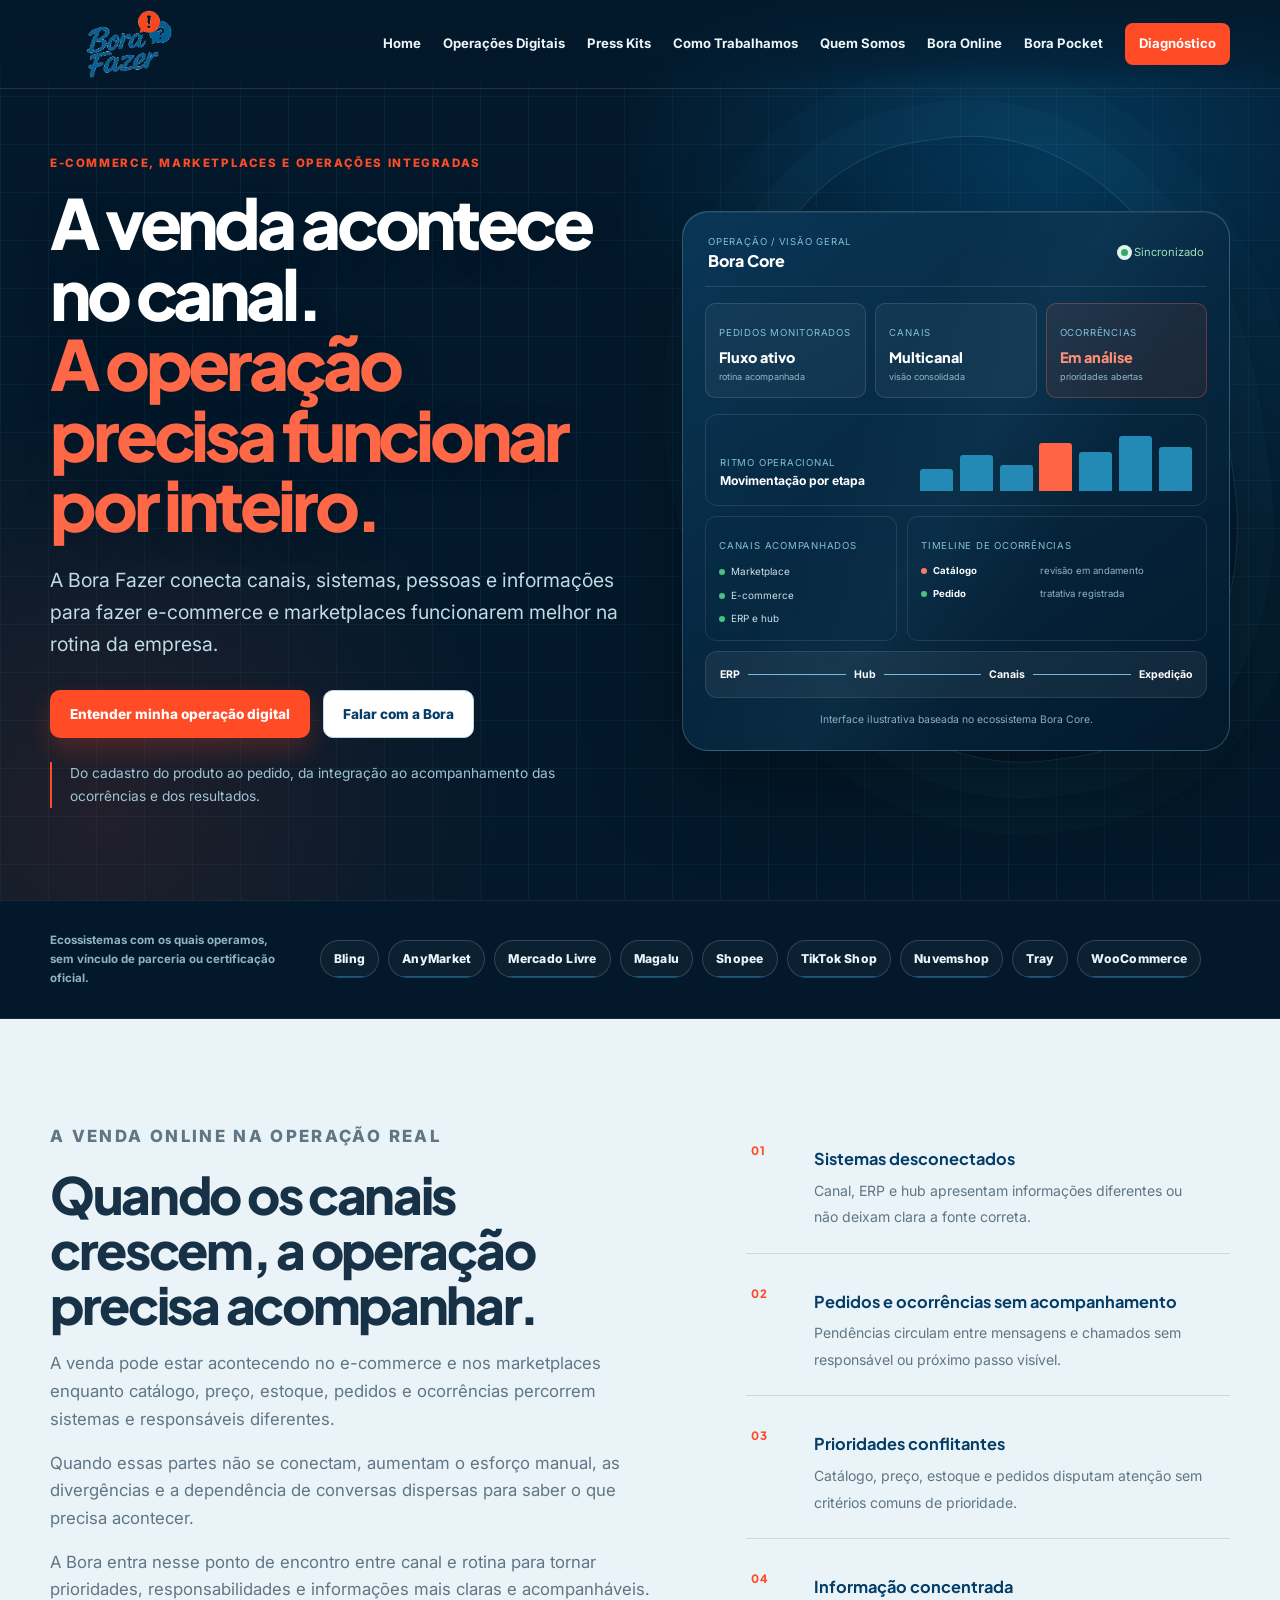
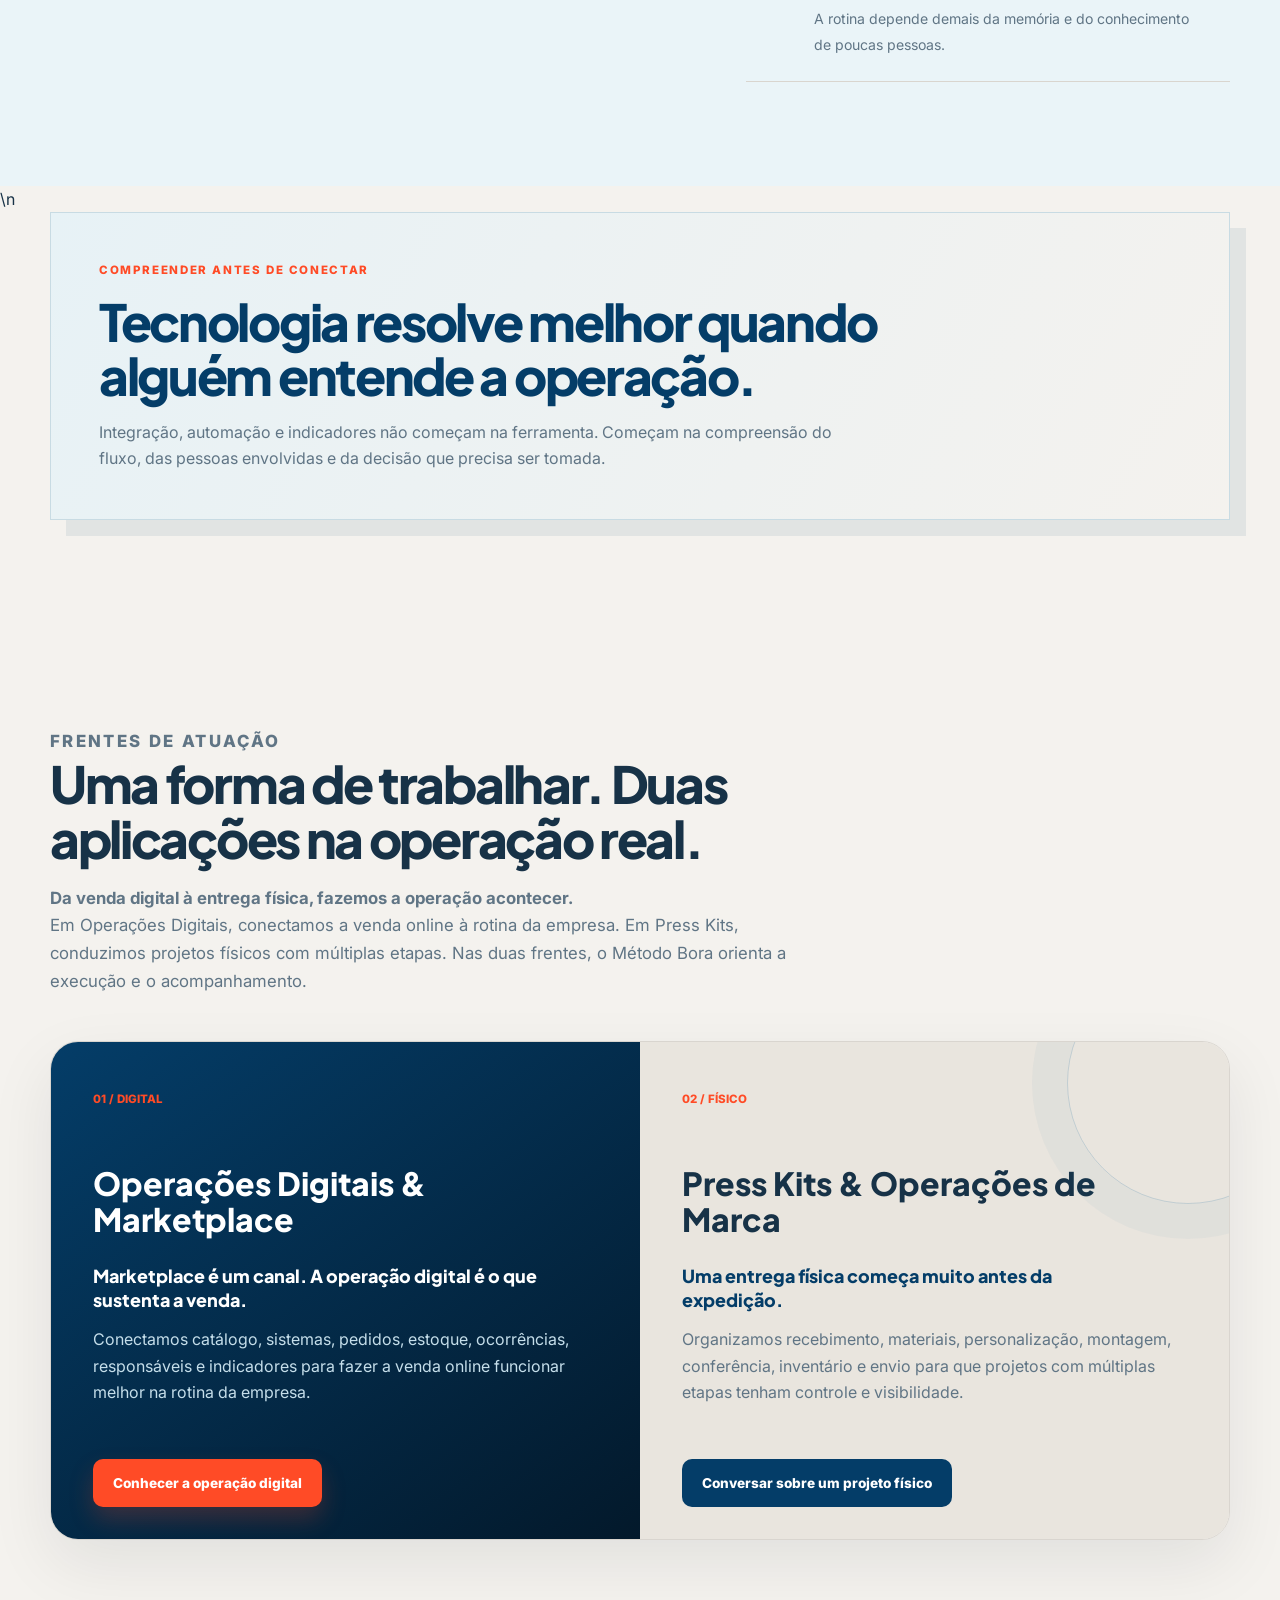
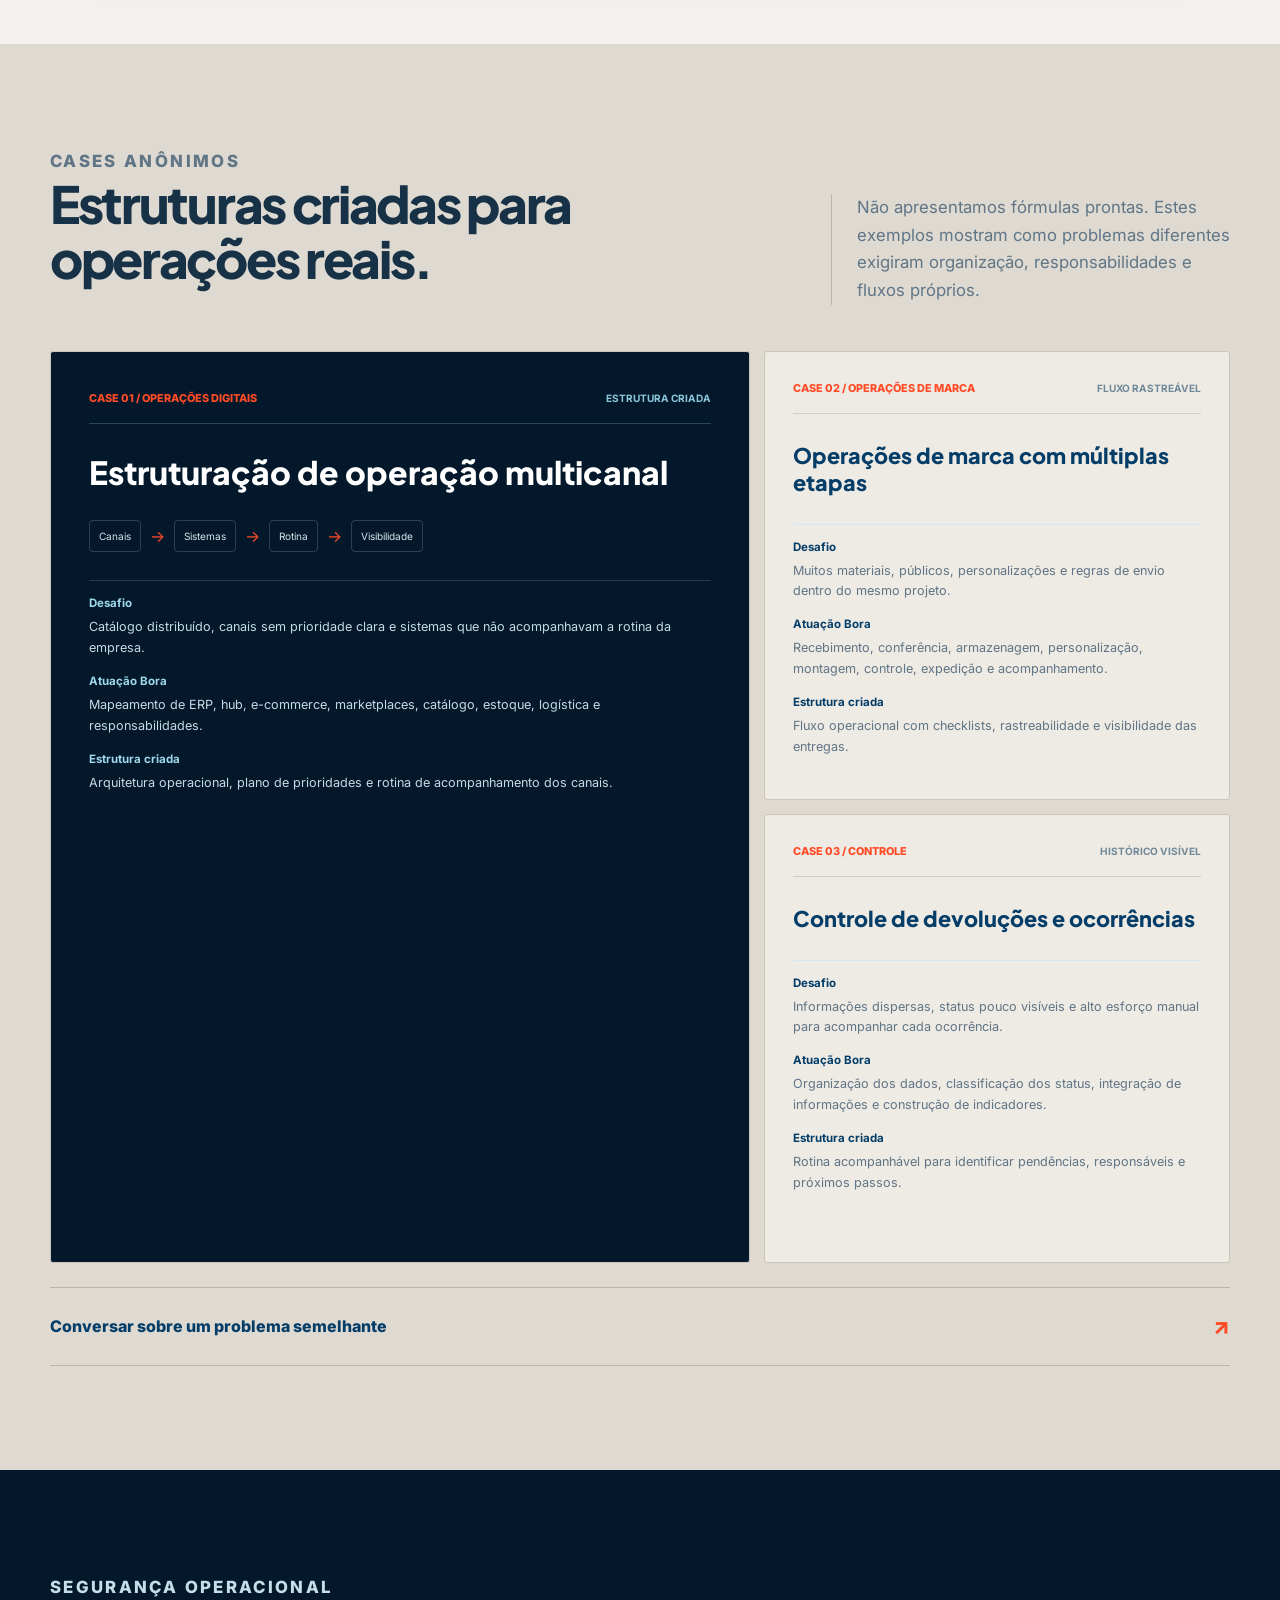
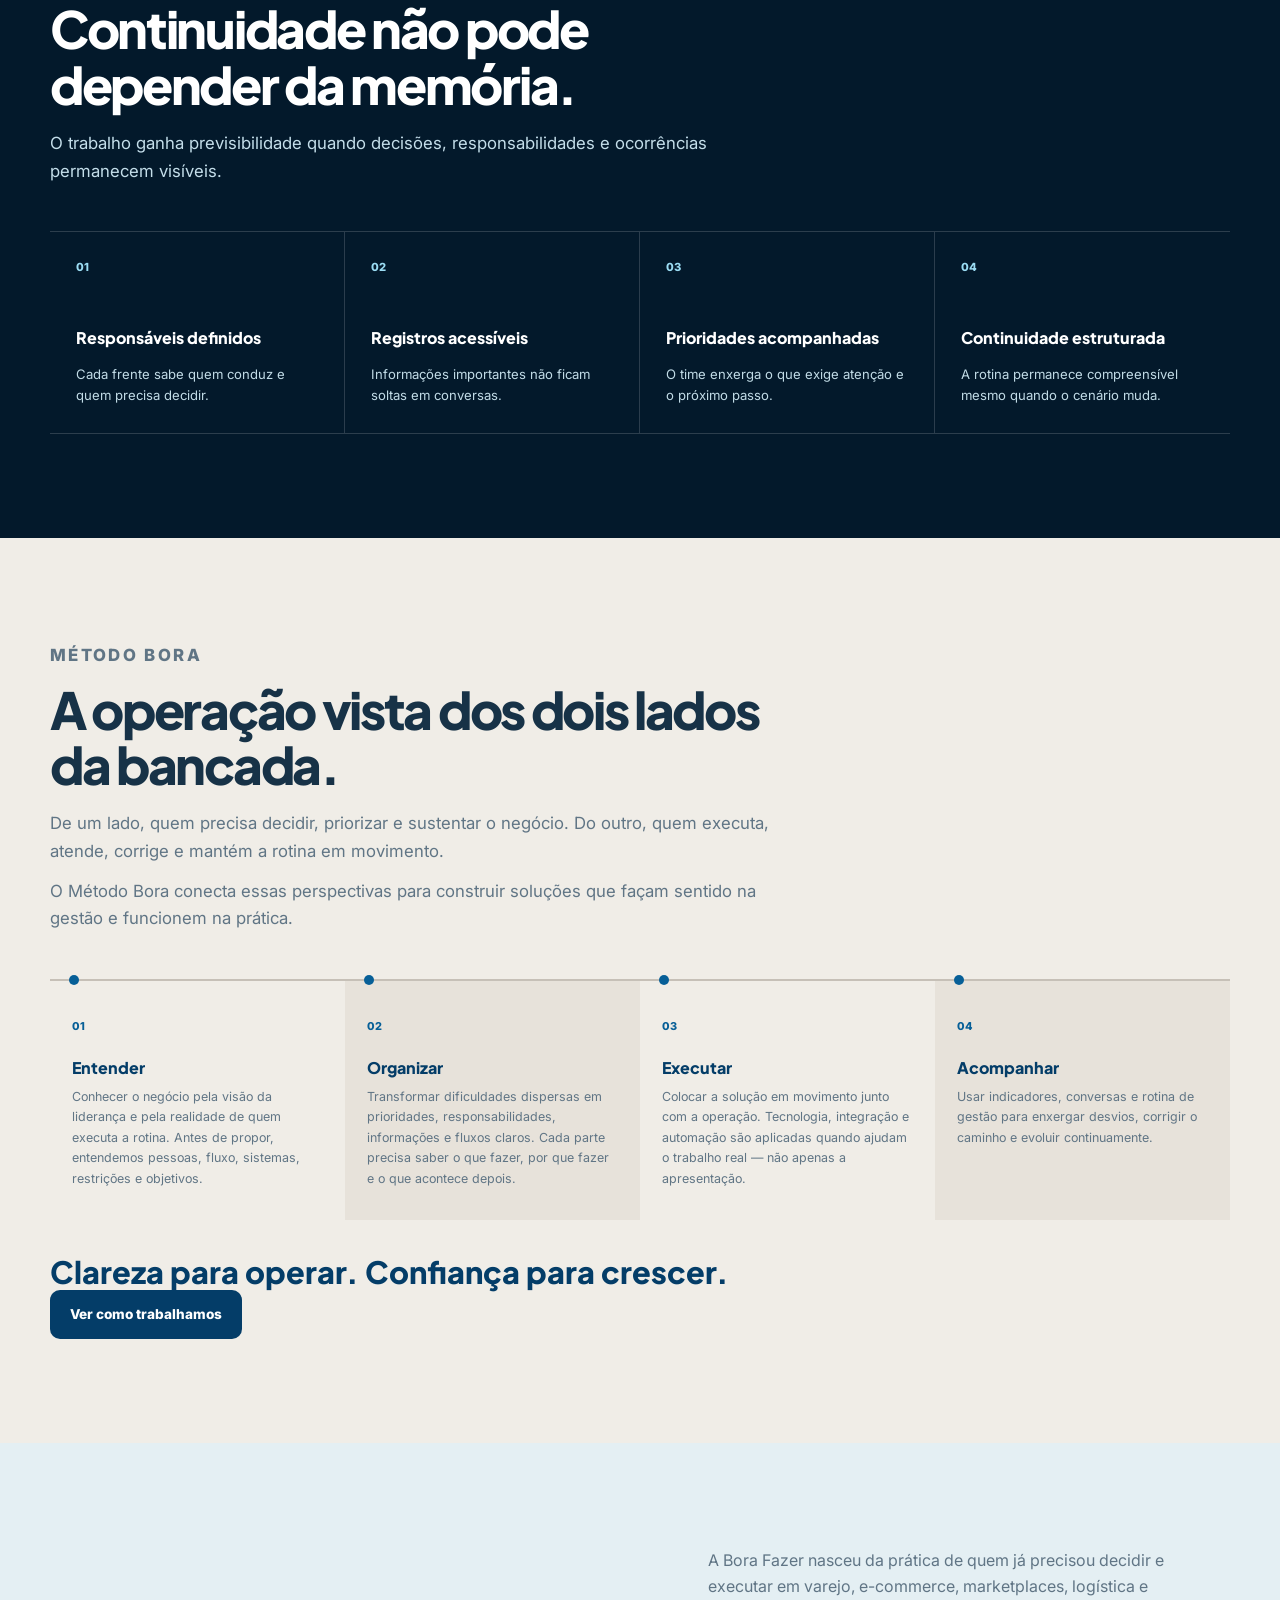
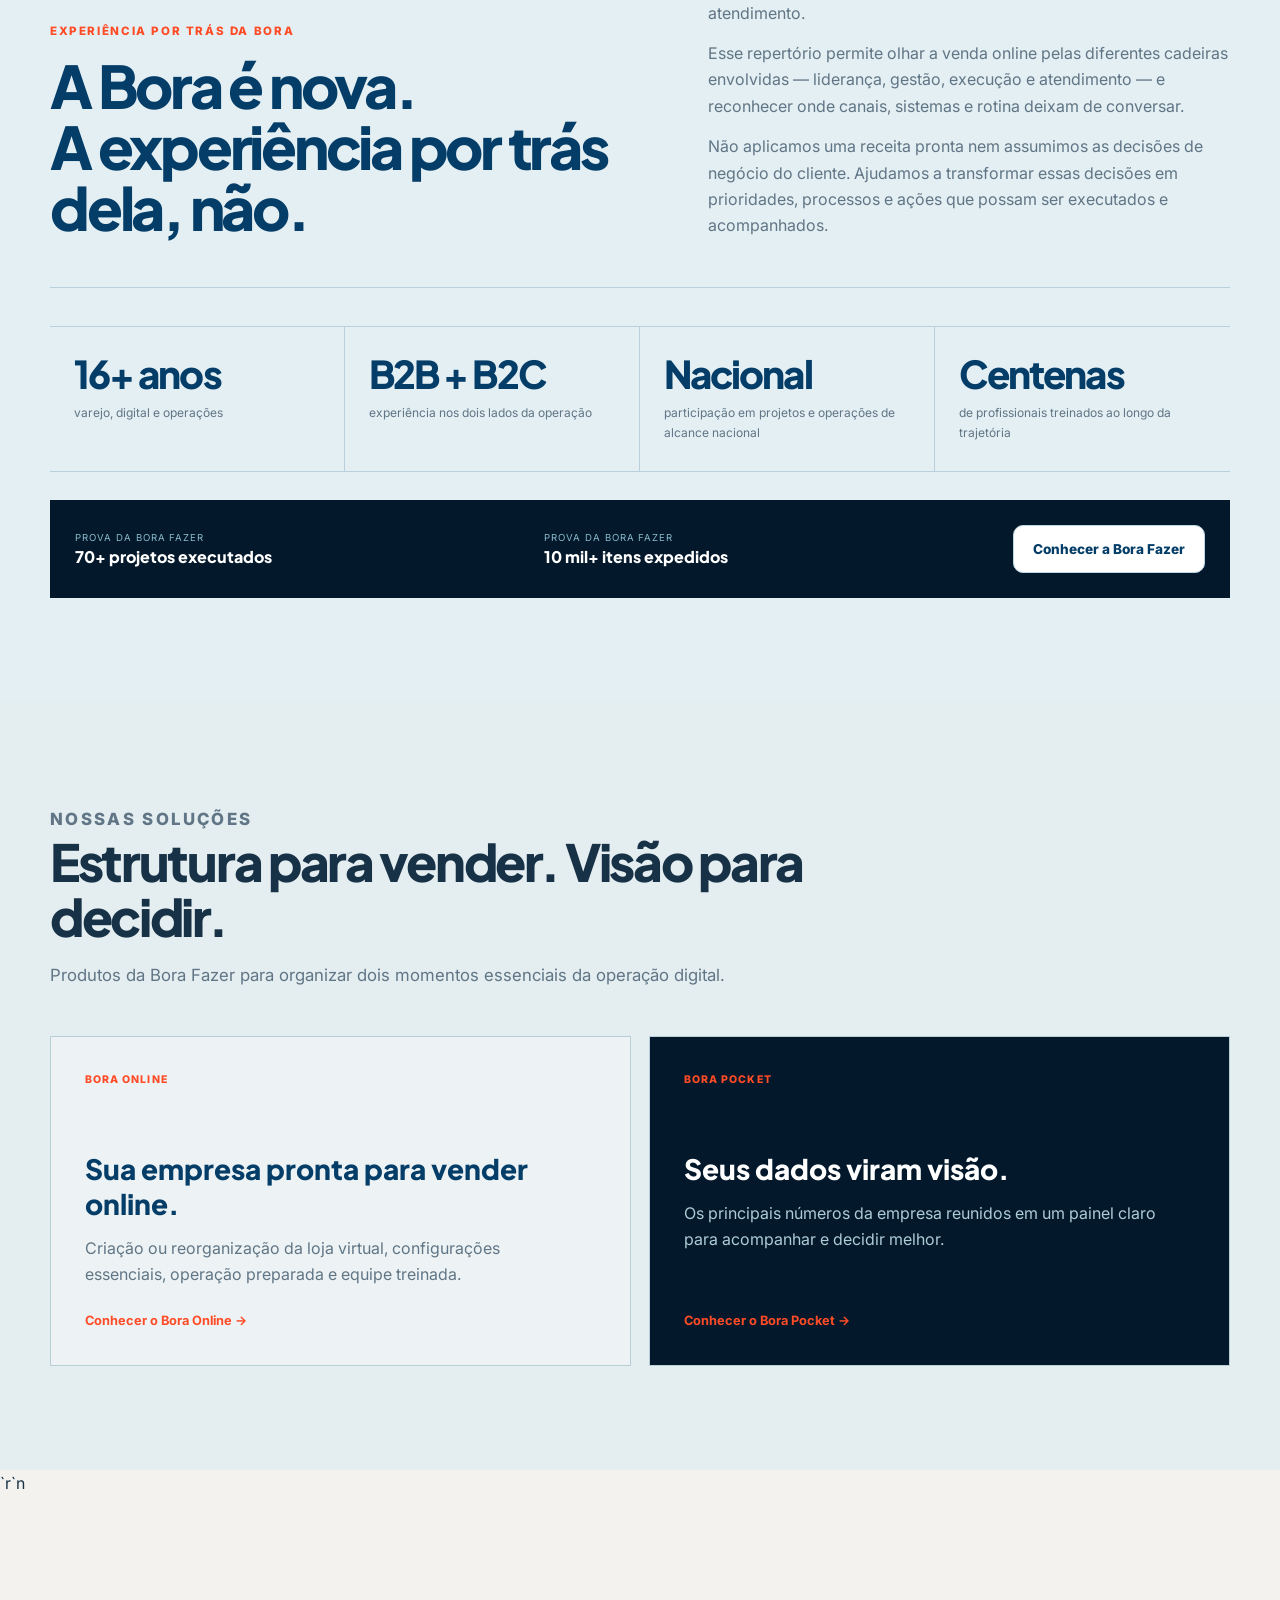
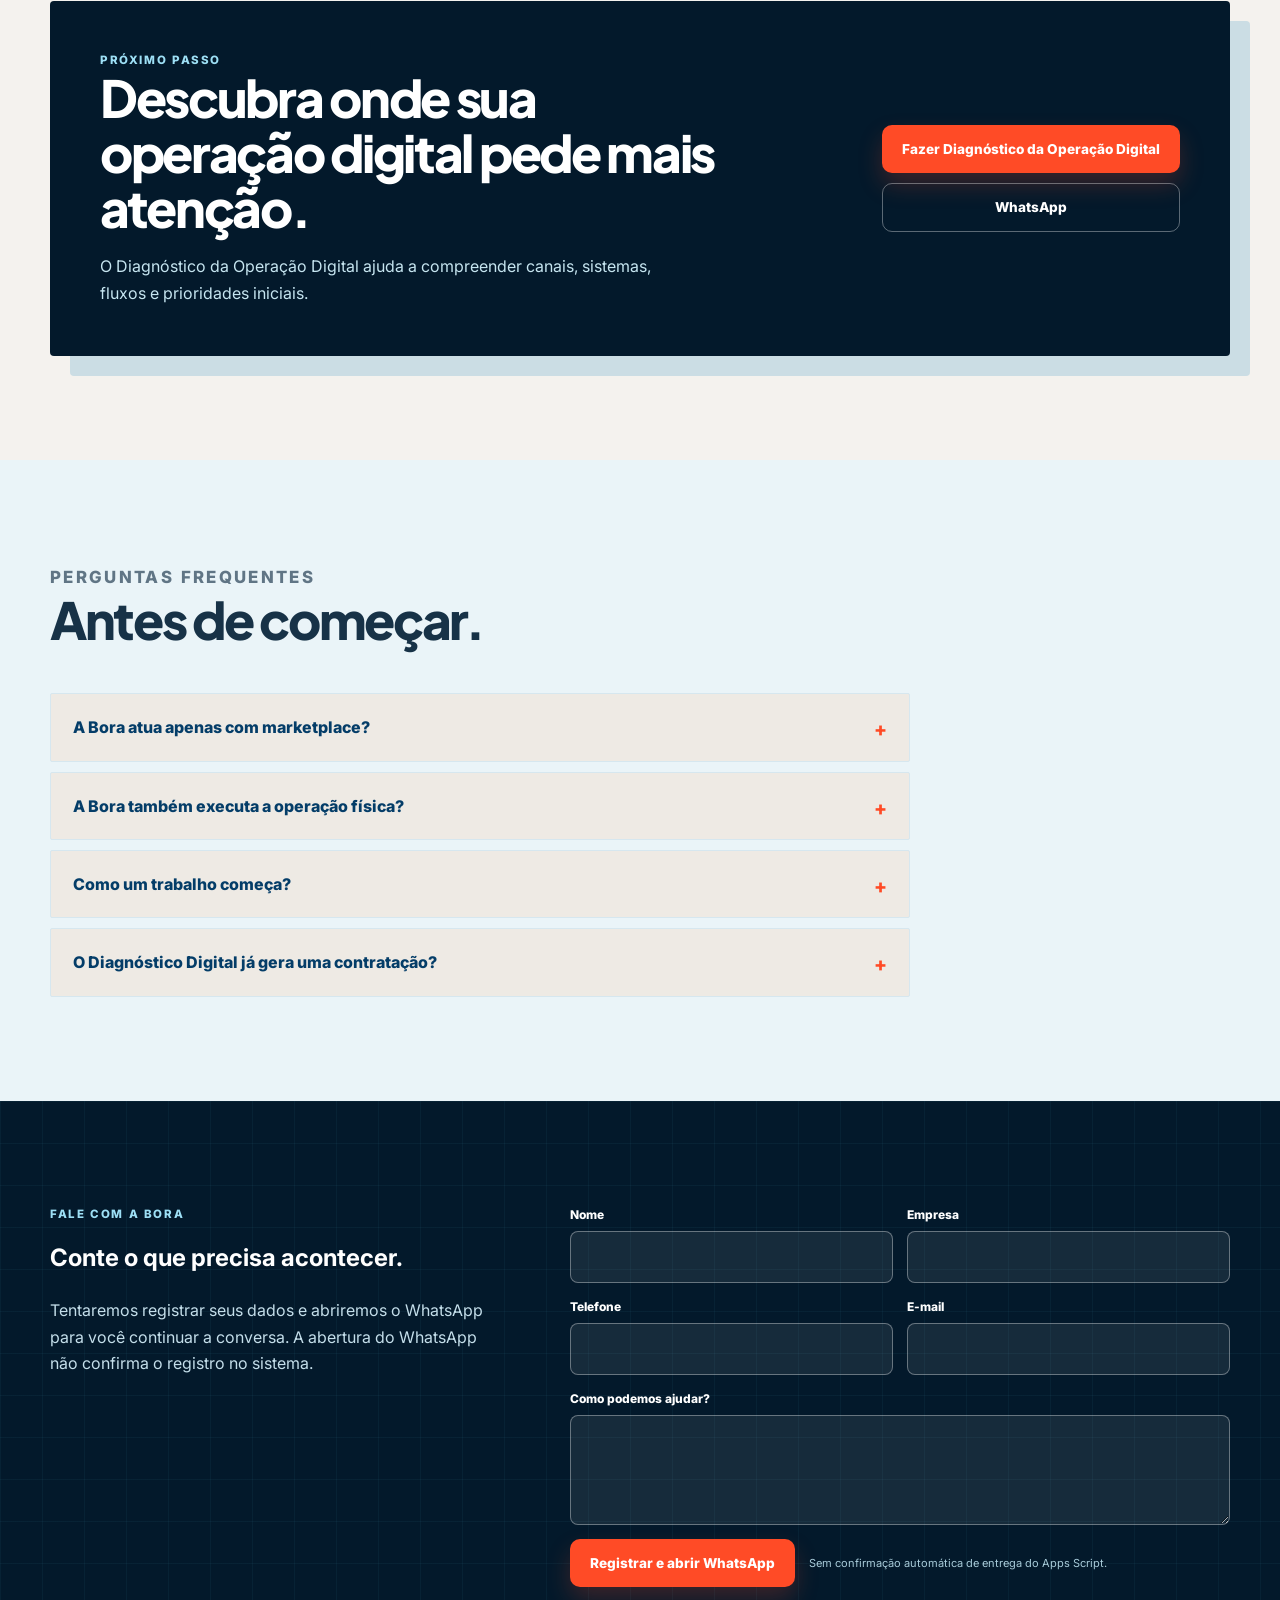
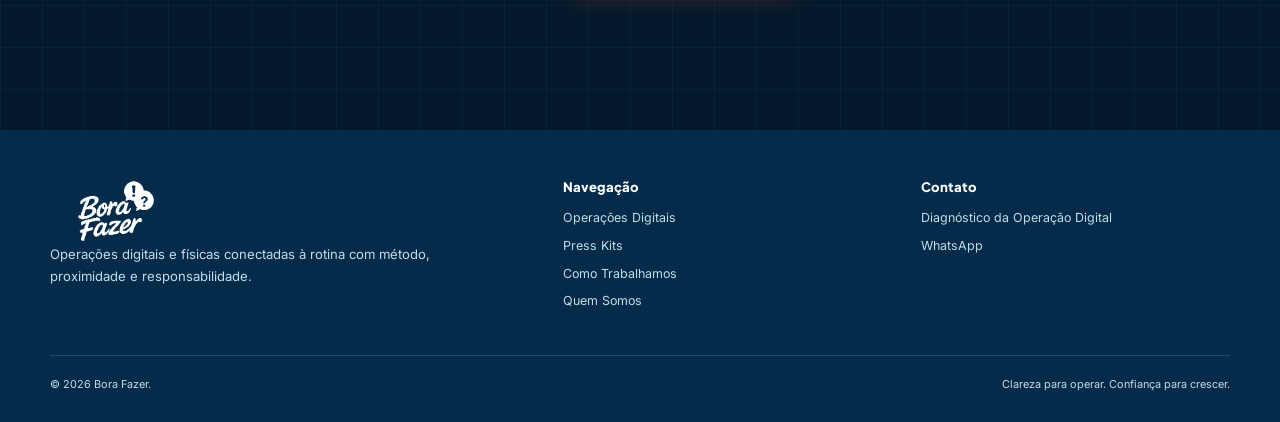
==== index.html @ 0d8c6471 "Cria landing page Bora Online" ====
<!doctype html><html lang="pt-BR"><head><meta charset="utf-8"><meta name="viewport" content="width=device-width,initial-scale=1"><title>Bora Fazer | Operações Digitais, E-commerce e Marketplaces</title><meta name="description" content="A Bora Fazer conecta canais, sistemas, pessoas e informações para fazer e-commerce e marketplaces funcionarem melhor na rotina da empresa."><link rel="canonical" href="https://www.agenciaborafazer.com.br/"><meta property="og:title" content="Bora Fazer | Operações Digitais, E-commerce e Marketplaces"><meta property="og:description" content="A Bora Fazer conecta canais, sistemas, pessoas e informações para fazer e-commerce e marketplaces funcionarem melhor na rotina da empresa."><meta property="og:type" content="website"><meta property="og:url" content="https://www.agenciaborafazer.com.br/"><meta property="og:image" content="https://www.agenciaborafazer.com.br/assets/hero-operacao-editorial.png"><meta name="twitter:card" content="summary_large_image"><meta name="twitter:title" content="Bora Fazer | Operações Digitais, E-commerce e Marketplaces"><meta name="twitter:description" content="A Bora Fazer conecta canais, sistemas, pessoas e informações para fazer e-commerce e marketplaces funcionarem melhor na rotina da empresa."><link rel="icon" href="assets/bora-fazer-logo.png"><link rel="preconnect" href="https://fonts.googleapis.com"><link rel="preconnect" href="https://fonts.gstatic.com" crossorigin><link href="https://fonts.googleapis.com/css2?family=Inter:wght@400;500;600;700&family=Plus+Jakarta+Sans:wght@700;800&display=swap" rel="stylesheet"><link rel="stylesheet" href="css/style.css"><script>(function(w,d,s,l,i){w[l]=w[l]||[];w[l].push({'gtm.start':new Date().getTime(),event:'gtm.js'});var f=d.getElementsByTagName(s)[0],j=d.createElement(s),dl=l!='dataLayer'?'&l='+l:'';j.async=true;j.src='https://www.googletagmanager.com/gtm.js?id='+i+dl;f.parentNode.insertBefore(j,f)})(window,document,'script','dataLayer','GTM-T2DK6BD6');</script></head><body class="home-page"><noscript><iframe src="https://www.googletagmanager.com/ns.html?id=GTM-T2DK6BD6" height="0" width="0" style="display:none;visibility:hidden"></iframe></noscript><a class="skip-link" href="#conteudo">Ir para o conteúdo</a>
<header class="site-header"><div class="container header-inner"><a class="brand" href="/" aria-label="Bora Fazer, início"><img src="assets/bora-fazer-logo-nav.png" width="146" height="68" alt="Bora Fazer"></a><button class="menu-toggle" data-menu-toggle aria-expanded="false" aria-controls="main-nav" aria-label="Abrir menu"><span></span></button><nav class="nav" id="main-nav" data-nav aria-label="Navegação principal"><a aria-current="page" href="/">Home</a><a href="operacoes-digitais.html">Operações Digitais</a><a href="press-kits.html">Press Kits</a><a href="como-trabalhamos.html">Como Trabalhamos</a><a href="quem-somos.html">Quem Somos</a><a href="/bora-online" data-cta-id="nav_bora_online_index_html" data-section="navigation">Bora Online</a><a href="/bora-pocket" data-cta-id="nav_bora_pocket_home" data-section="navigation">Bora Pocket</a><a class="nav-cta" href="diagnostico/" data-cta-id="nav_diagnostico_home" data-section="navigation" data-service-interest="geral">Diagnóstico</a></nav></div></header>
<main id="conteudo"><section class="hero"><div class="container hero-grid"><div><p class="eyebrow">E-commerce, marketplaces e operações integradas</p><h1>A venda acontece no canal.<br><span>A operação precisa funcionar por inteiro.</span></h1><p class="hero-lead">A Bora Fazer conecta canais, sistemas, pessoas e informações para fazer e-commerce e marketplaces funcionarem melhor na rotina da empresa.</p><div class="hero-actions"><a class="button button-primary" href="diagnostico/" data-cta-id="hero_diagnostico" data-section="hero" data-service-interest="geral">Entender minha operação digital</a><a class="button button-secondary" href="https://wa.me/5521967171986" data-cta-id="hero_whatsapp" data-legacy-cta-id="whatsapp_home_hero" data-location="hero" data-section="hero" data-service-interest="geral" target="_blank" rel="noopener">Falar com a Bora</a></div><p class="hero-complement">Do cadastro do produto ao pedido, da integração ao acompanhamento das ocorrências e dos resultados.</p></div><div class="dashboard" aria-label="Dashboard demonstrativo Bora Core">
  <div class="dashboard-top"><div><small>OPERAÇÃO / VISÃO GERAL</small><b>Bora Core</b></div><span class="live">Sincronizado</span></div>
  <div class="dashboard-summary"><div><small>Pedidos monitorados</small><strong>Fluxo ativo</strong><em>rotina acompanhada</em></div><div><small>Canais</small><strong>Multicanal</strong><em>visão consolidada</em></div><div class="dashboard-alert"><small>Ocorrências</small><strong>Em análise</strong><em>prioridades abertas</em></div></div>
  <div class="dashboard-chart"><div class="chart-copy"><small>Ritmo operacional</small><b>Movimentação por etapa</b></div><div class="chart-bars" aria-hidden="true"><i></i><i></i><i></i><i></i><i></i><i></i><i></i></div></div>
  <div class="dashboard-lower"><div class="channel-status"><small>Canais acompanhados</small><span><i></i>Marketplace</span><span><i></i>E-commerce</span><span><i></i>ERP e hub</span></div><div class="occurrence-line"><small>Timeline de ocorrências</small><p><i></i><b>Catálogo</b><span>revisão em andamento</span></p><p><i></i><b>Pedido</b><span>tratativa registrada</span></p></div></div>
  <div class="flow-line"><span>ERP</span><i></i><span>Hub</span><i></i><span>Canais</span><i></i><span>Expedição</span></div>
  <p class="demo-note">Interface ilustrativa baseada no ecossistema Bora Core.</p>
</div></div></section>
<section class="ecosystem-strip"><div class="container ecosystem-inner"><p>Ecossistemas com os quais operamos, sem vínculo de parceria ou certificação oficial.</p><div class="ecosystem-list"><span>Bling</span><span>AnyMarket</span><span>Mercado Livre</span><span>Magalu</span><span>Shopee</span><span>TikTok Shop</span><span>Nuvemshop</span><span>Tray</span><span>WooCommerce</span></div></div></section>
<section class="section section-soft"><div class="container split problem-split"><div class="split-copy"><p class="eyebrow">A venda online na operação real</p><h2>Quando os canais crescem, a operação precisa acompanhar.</h2><p>A venda pode estar acontecendo no e-commerce e nos marketplaces enquanto catálogo, preço, estoque, pedidos e ocorrências percorrem sistemas e responsáveis diferentes.</p><p>Quando essas partes não se conectam, aumentam o esforço manual, as divergências e a dependência de conversas dispersas para saber o que precisa acontecer.</p><p>A Bora entra nesse ponto de encontro entre canal e rotina para tornar prioridades, responsabilidades e informações mais claras e acompanháveis.</p></div><div class="problem-list"><div class="problem-item"><b>Sistemas desconectados</b><span>Canal, ERP e hub apresentam informações diferentes ou não deixam clara a fonte correta.</span></div><div class="problem-item"><b>Pedidos e ocorrências sem acompanhamento</b><span>Pendências circulam entre mensagens e chamados sem responsável ou próximo passo visível.</span></div><div class="problem-item"><b>Prioridades conflitantes</b><span>Catálogo, preço, estoque e pedidos disputam atenção sem critérios comuns de prioridade.</span></div><div class="problem-item"><b>Informação concentrada</b><span>A rotina depende demais da memória e do conhecimento de poucas pessoas.</span></div></div></div></section>\n<section class="section insight-section"><div class="container insight-panel"><p class="eyebrow">Compreender antes de conectar</p><h2>Tecnologia resolve melhor quando alguém entende a operação.</h2><p>Integração, automação e indicadores não começam na ferramenta. Começam na compreensão do fluxo, das pessoas envolvidas e da decisão que precisa ser tomada.</p></div></section>
<section class="section" id="frentes"><div class="container"><div class="section-head"><p class="eyebrow">Frentes de atuação</p><h2>Uma forma de trabalhar. Duas aplicações na operação real.</h2><p><strong>Da venda digital à entrega física, fazemos a operação acontecer.</strong></p><p>Em Operações Digitais, conectamos a venda online à rotina da empresa. Em Press Kits, conduzimos projetos físicos com múltiplas etapas. Nas duas frentes, o Método Bora orienta a execução e o acompanhamento.</p></div><div class="front-grid"><article class="front-card" data-service="Operações Digitais & Marketplace" data-section="frentes"><span class="index">01 / DIGITAL</span><h3>Operações Digitais & Marketplace</h3><h4>Marketplace é um canal. A operação digital é o que sustenta a venda.</h4><p>Conectamos catálogo, sistemas, pedidos, estoque, ocorrências, responsáveis e indicadores para fazer a venda online funcionar melhor na rotina da empresa.</p><a class="button button-primary" href="operacoes-digitais.html" data-service-click data-service-interest="operacoes_digitais" data-cta-id="operacoes_digitais_cta" data-legacy-cta-id="service_digital" data-section="frentes">Conhecer a operação digital</a></article><article class="front-card" data-service="Press Kits & Operações de Marca" data-section="frentes"><span class="index">02 / FÍSICO</span><h3>Press Kits & Operações de Marca</h3><h4>Uma entrega física começa muito antes da expedição.</h4><p>Organizamos recebimento, materiais, personalização, montagem, conferência, inventário e envio para que projetos com múltiplas etapas tenham controle e visibilidade.</p><a class="button button-dark" href="press-kits.html" data-service-click data-service-interest="press_kits" data-cta-id="press_kits_cta" data-legacy-cta-id="service_press" data-section="frentes">Conversar sobre um projeto físico</a></article></div></div></section>
<section class="section cases-section"><div class="container"><div class="section-head"><div><p class="eyebrow">Cases anônimos</p><h2>Estruturas criadas para operações reais.</h2></div><p>Não apresentamos fórmulas prontas. Estes exemplos mostram como problemas diferentes exigiram organização, responsabilidades e fluxos próprios.</p></div><div class="case-grid case-layout"><article class="case-card case-featured" data-case-id="estruturacao_multicanal"><div class="case-top"><span class="case-id">Case 01 / Operações Digitais</span><span class="case-status">Estrutura criada</span></div><h3>Estruturação de operação multicanal</h3><div class="case-route" aria-hidden="true"><span>Canais</span><i>→</i><span>Sistemas</span><i>→</i><span>Rotina</span><i>→</i><span>Visibilidade</span></div><div class="case-part"><b>Desafio</b><p>Catálogo distribuído, canais sem prioridade clara e sistemas que não acompanhavam a rotina da empresa.</p><b>Atuação Bora</b><p>Mapeamento de ERP, hub, e-commerce, marketplaces, catálogo, estoque, logística e responsabilidades.</p><b>Estrutura criada</b><p>Arquitetura operacional, plano de prioridades e rotina de acompanhamento dos canais.</p></div></article><article class="case-card" data-case-id="projetos_fisicos_complexos"><div class="case-top"><span class="case-id">Case 02 / Operações de Marca</span><span class="case-status">Fluxo rastreável</span></div><h3>Operações de marca com múltiplas etapas</h3><div class="case-part"><b>Desafio</b><p>Muitos materiais, públicos, personalizações e regras de envio dentro do mesmo projeto.</p><b>Atuação Bora</b><p>Recebimento, conferência, armazenagem, personalização, montagem, controle, expedição e acompanhamento.</p><b>Estrutura criada</b><p>Fluxo operacional com checklists, rastreabilidade e visibilidade das entregas.</p></div></article><article class="case-card" data-case-id="devolucoes_ocorrencias"><div class="case-top"><span class="case-id">Case 03 / Controle</span><span class="case-status">Histórico visível</span></div><h3>Controle de devoluções e ocorrências</h3><div class="case-part"><b>Desafio</b><p>Informações dispersas, status pouco visíveis e alto esforço manual para acompanhar cada ocorrência.</p><b>Atuação Bora</b><p>Organização dos dados, classificação dos status, integração de informações e construção de indicadores.</p><b>Estrutura criada</b><p>Rotina acompanhável para identificar pendências, responsáveis e próximos passos.</p></div></article></div><a class="case-cta" href="#contato" data-case-cta data-case-id="cases_overview" data-cta-id="cases_similar_problem" data-section="cases">Conversar sobre um problema semelhante <span>↗</span></a></div></section>
<section class="section section-dark"><div class="container"><div class="section-head"><p class="eyebrow light">Segurança operacional</p><h2>Continuidade não pode depender da memória.</h2><p>O trabalho ganha previsibilidade quando decisões, responsabilidades e ocorrências permanecem visíveis.</p></div><div class="trust-grid"><article class="trust-card"><span>01</span><h3>Responsáveis definidos</h3><p>Cada frente sabe quem conduz e quem precisa decidir.</p></article><article class="trust-card"><span>02</span><h3>Registros acessíveis</h3><p>Informações importantes não ficam soltas em conversas.</p></article><article class="trust-card"><span>03</span><h3>Prioridades acompanhadas</h3><p>O time enxerga o que exige atenção e o próximo passo.</p></article><article class="trust-card"><span>04</span><h3>Continuidade estruturada</h3><p>A rotina permanece compreensível mesmo quando o cenário muda.</p></article></div></div></section>
<section class="section method-section" id="metodo" data-method-section><div class="container"><div class="section-head method-intro"><p class="eyebrow">Método Bora</p><h2>A operação vista dos dois lados da bancada.</h2><p>De um lado, quem precisa decidir, priorizar e sustentar o negócio. Do outro, quem executa, atende, corrige e mantém a rotina em movimento.</p><p>O Método Bora conecta essas perspectivas para construir soluções que façam sentido na gestão e funcionem na prática.</p></div><div class="step-grid step-grid-four"><article class="step-card"><span>01</span><h3>Entender</h3><p>Conhecer o negócio pela visão da liderança e pela realidade de quem executa a rotina. Antes de propor, entendemos pessoas, fluxo, sistemas, restrições e objetivos.</p></article><article class="step-card"><span>02</span><h3>Organizar</h3><p>Transformar dificuldades dispersas em prioridades, responsabilidades, informações e fluxos claros. Cada parte precisa saber o que fazer, por que fazer e o que acontece depois.</p></article><article class="step-card"><span>03</span><h3>Executar</h3><p>Colocar a solução em movimento junto com a operação. Tecnologia, integração e automação são aplicadas quando ajudam o trabalho real — não apenas a apresentação.</p></article><article class="step-card"><span>04</span><h3>Acompanhar</h3><p>Usar indicadores, conversas e rotina de gestão para enxergar desvios, corrigir o caminho e evoluir continuamente.</p></article></div><p class="method-closing">Clareza para operar. Confiança para crescer.</p><div class="hero-actions"><a class="button button-dark" href="como-trabalhamos.html" data-cta-id="metodo_cta" data-legacy-cta-id="method_more" data-section="metodo">Ver como trabalhamos</a></div></div></section>
<section class="section authority-section"><div class="container"><div class="authority-intro"><div><p class="eyebrow">Experiência por trás da Bora</p><h2>A Bora é nova.<br>A experiência por trás dela, não.</h2></div><div class="authority-copy"><p>A Bora Fazer nasceu da prática de quem já precisou decidir e executar em varejo, e-commerce, marketplaces, logística e atendimento.</p><p>Esse repertório permite olhar a venda online pelas diferentes cadeiras envolvidas — liderança, gestão, execução e atendimento — e reconhecer onde canais, sistemas e rotina deixam de conversar.</p><p>Não aplicamos uma receita pronta nem assumimos as decisões de negócio do cliente. Ajudamos a transformar essas decisões em prioridades, processos e ações que possam ser executados e acompanhados.</p></div></div><div class="authority-grid"><div class="authority-number"><strong>16+ anos</strong><span>varejo, digital e operações</span></div><div class="authority-number"><strong>B2B + B2C</strong><span>experiência nos dois lados da operação</span></div><div class="authority-number"><strong>Nacional</strong><span>participação em projetos e operações de alcance nacional</span></div><div class="authority-number"><strong>Centenas</strong><span>de profissionais treinados ao longo da trajetória</span></div></div><div class="bora-proof"><div><span>Prova da Bora Fazer</span><strong>70+ projetos executados</strong></div><div><span>Prova da Bora Fazer</span><strong>10 mil+ itens expedidos</strong></div><a class="button button-secondary" href="quem-somos.html" data-cta-id="quem_somos_cta" data-legacy-cta-id="about_experience" data-section="authority">Conhecer a Bora Fazer</a></div></div></section>
<section class="section home-solutions"><div class="container"><div class="section-head"><p class="eyebrow">Nossas soluções</p><h2>Estrutura para vender. Visão para decidir.</h2><p>Produtos da Bora Fazer para organizar dois momentos essenciais da operação digital.</p></div><div class="home-solution-grid"><a class="home-solution-card" href="/bora-online" data-cta-id="home_bora_online" data-section="solutions" data-service-interest="bora_online"><span>BORA ONLINE</span><h3>Sua empresa pronta para vender online.</h3><p>Criação ou reorganização da loja virtual, configurações essenciais, operação preparada e equipe treinada.</p><b>Conhecer o Bora Online →</b></a><a class="home-solution-card" href="/bora-pocket" data-cta-id="home_bora_pocket" data-section="solutions" data-service-interest="bora_pocket"><span>BORA POCKET</span><h3>Seus dados viram visão.</h3><p>Os principais números da empresa reunidos em um painel claro para acompanhar e decidir melhor.</p><b>Conhecer o Bora Pocket →</b></a></div></div></section>`r`n<section class="section"><div class="container cta-panel"><div><p class="eyebrow light">Próximo passo</p><h2>Descubra onde sua operação digital pede mais atenção.</h2><p>O Diagnóstico da Operação Digital ajuda a compreender canais, sistemas, fluxos e prioridades iniciais.</p></div><div class="cta-actions"><a class="button button-primary" href="diagnostico/" data-cta-id="final_diagnostico" data-section="conversion">Fazer Diagnóstico da Operação Digital</a><a class="button button-ghost" href="https://wa.me/5521967171986" data-cta-id="whatsapp_home_conversion" data-location="conversion" data-section="conversion" target="_blank" rel="noopener">WhatsApp</a></div></div></section>
<section class="section section-soft"><div class="container"><div class="section-head"><p class="eyebrow">Perguntas frequentes</p><h2>Antes de começar.</h2></div><div class="faq"><details><summary>A Bora atua apenas com marketplace?</summary><p>Não. Marketplace é um dos canais de uma operação digital mais ampla, conectada a e-commerce, ERP, hub, catálogo, pedidos, estoque, logística, atendimento e indicadores.</p></details><details><summary>A Bora também executa a operação física?</summary><p>Sim. Na frente de Press Kits, podemos receber, conferir, armazenar, personalizar, montar, expedir e acompanhar conforme o escopo definido.</p></details><details><summary>Como um trabalho começa?</summary><p>Primeiro entendemos o contexto, as pessoas e os pontos em que o fluxo trava. Depois organizamos prioridades e executamos um caminho possível, com acompanhamento próximo.</p></details><details><summary>O Diagnóstico Digital já gera uma contratação?</summary><p>Não. Ele organiza informações para uma conversa inicial. Qualquer trabalho depende de avaliação de escopo, responsabilidades e capacidade.</p></details></div></div></section>
<section class="section contact-section" id="contato"><div class="container contact-grid"><div class="contact-copy"><p class="eyebrow light">Fale com a Bora</p><h2>Conte o que precisa acontecer.</h2><p>Tentaremos registrar seus dados e abriremos o WhatsApp para você continuar a conversa. A abertura do WhatsApp não confirma o registro no sistema.</p></div><form class="lead-form" data-lead-form data-origin="home_contact"><div class="honeypot" aria-hidden="true"><label>Não preencha <input name="website" tabindex="-1" autocomplete="off"></label></div><div class="field"><label for="nome">Nome</label><input id="nome" name="nome" autocomplete="name" required></div><div class="field"><label for="empresa">Empresa</label><input id="empresa" name="empresa" autocomplete="organization"></div><div class="field"><label for="telefone">Telefone</label><input id="telefone" name="telefone" type="tel" autocomplete="tel" required></div><div class="field"><label for="email">E-mail</label><input id="email" name="email" type="email" autocomplete="email"></div><div class="field full"><label for="mensagem">Como podemos ajudar?</label><textarea id="mensagem" name="mensagem" required></textarea></div><div class="form-actions"><button class="button button-primary" type="submit">Registrar e abrir WhatsApp</button><span class="form-note">Sem confirmação automática de entrega do Apps Script.</span></div><p class="form-status" aria-live="polite"></p></form></div></section></main>
<footer class="site-footer"><div class="container"><div class="footer-grid"><div class="footer-brand"><img src="assets/bora-fazer-logo-nav.png" width="132" height="66" alt="Bora Fazer"><p>Operações digitais e físicas conectadas à rotina com método, proximidade e responsabilidade.</p></div><div class="footer-group"><b>Navegação</b><a href="operacoes-digitais.html">Operações Digitais</a><a href="press-kits.html">Press Kits</a><a href="como-trabalhamos.html">Como Trabalhamos</a><a href="quem-somos.html">Quem Somos</a></div><div class="footer-group"><b>Contato</b><a href="diagnostico/" data-cta-id="footer_diagnostico_home" data-section="footer">Diagnóstico da Operação Digital</a><a href="https://wa.me/5521967171986" data-cta-id="whatsapp_home_footer" data-location="footer" data-section="footer" target="_blank" rel="noopener">WhatsApp</a></div></div><div class="footer-bottom"><span>© 2026 Bora Fazer.</span><span>Clareza para operar. Confiança para crescer.</span></div></div></footer><script src="js/main.js"></script></body></html>
---- css/style.css ----
:root{--blue:#075f97;--deep:#043d68;--navy:#062f52;--orange:#ff4b26;--ink:#173247;--muted:#607585;--pale:#f2f8fb;--line:#d6e7ef;--white:#fff;--shadow:0 22px 60px rgba(4,61,104,.12);--radius:22px;--display:"Plus Jakarta Sans",Arial,sans-serif;--body:"Inter",Arial,sans-serif}*{box-sizing:border-box}html{scroll-behavior:smooth;scroll-padding-top:92px}body{margin:0;background:#fff;color:var(--ink);font:16px/1.65 var(--body);-webkit-font-smoothing:antialiased}body.menu-open,body.modal-open{overflow:hidden}img{display:block;max-width:100%;height:auto}a{color:inherit}button,input,textarea{font:inherit}button{cursor:pointer}.skip-link{position:fixed;z-index:1000;top:8px;left:8px;transform:translateY(-150%);padding:10px 16px;background:#fff;color:var(--deep);border-radius:8px}.skip-link:focus{transform:none}.container{width:min(1180px,calc(100% - 44px));margin:auto}.eyebrow{margin:0 0 14px;color:var(--orange);font-size:.72rem;font-weight:800;letter-spacing:.14em;text-transform:uppercase}.eyebrow.light{color:#9ddff5}.section{padding:104px 0}.section-soft{background:var(--pale)}.section-dark{background:var(--navy);color:#fff}.section-head{max-width:760px;margin-bottom:46px}.section-head h2,.split-copy h2,.cta-panel h2{margin:0 0 18px;font:800 clamp(2rem,4vw,3.25rem)/1.08 var(--display);letter-spacing:-.045em}.section-head p,.split-copy>p{margin:0;color:var(--muted);font-size:1.05rem}.section-dark .section-head p,.section-dark .split-copy>p{color:#c4deea}h1,h2,h3,p{margin-top:0}.button{display:inline-flex;align-items:center;justify-content:center;gap:10px;min-height:48px;padding:12px 19px;border:1px solid transparent;border-radius:10px;text-decoration:none;font-size:.85rem;font-weight:800;transition:.18s}.button:hover{transform:translateY(-2px)}.button-primary{background:var(--orange);color:#fff;box-shadow:0 12px 25px rgba(255,75,38,.22)}.button-secondary{border-color:#bcd8e5;background:#fff;color:var(--deep)}.button-dark{background:var(--deep);color:#fff}.button-ghost{border-color:rgba(255,255,255,.35);color:#fff}.button:focus-visible,.nav a:focus-visible,.menu-toggle:focus-visible,.faq summary:focus-visible,input:focus-visible,textarea:focus-visible,.modal-close:focus-visible{outline:3px solid #ffad98;outline-offset:3px}.site-header{position:sticky;z-index:100;top:0;border-bottom:1px solid rgba(7,95,151,.12);background:rgba(255,255,255,.96);backdrop-filter:blur(14px)}.header-inner{height:84px;display:flex;align-items:center;justify-content:space-between;gap:28px}.brand img{width:146px;height:68px;object-fit:contain}.nav{display:flex;align-items:center;gap:22px}.nav a{text-decoration:none;color:var(--deep);font-size:.82rem;font-weight:700}.nav a:hover,.nav a[aria-current=page]{color:var(--orange)}.nav .nav-cta{padding:10px 14px;border-radius:8px;background:var(--deep);color:#fff}.menu-toggle{display:none;width:44px;height:44px;border:1px solid var(--line);border-radius:10px;background:#fff;color:var(--deep);font-size:0}.menu-toggle span,.menu-toggle:before,.menu-toggle:after{content:"";display:block;width:20px;height:2px;margin:5px auto;background:currentColor;transition:.2s}.menu-toggle[aria-expanded=true] span{opacity:0}.menu-toggle[aria-expanded=true]:before{transform:translateY(7px) rotate(45deg)}.menu-toggle[aria-expanded=true]:after{transform:translateY(-7px) rotate(-45deg)}.hero{overflow:hidden;position:relative;padding:80px 0 72px;background:linear-gradient(118deg,#edf8fc 0%,#fff 56%,#fff4ef 100%)}.hero-grid{position:relative;display:grid;grid-template-columns:1.02fr .98fr;align-items:center;gap:62px}.hero h1,.page-hero h1{margin:0 0 24px;font:800 clamp(2.8rem,5.4vw,4.6rem)/1.02 var(--display);letter-spacing:-.06em;color:var(--deep)}.hero h1 span{color:var(--orange)}.hero-lead{max-width:620px;margin-bottom:30px;color:var(--muted);font-size:1.15rem}.hero-actions{display:flex;flex-wrap:wrap;gap:13px}.hero-proof{display:flex;flex-wrap:wrap;gap:20px;margin-top:31px;color:#49697c;font-size:.76rem;font-weight:700}.hero-proof span:before{content:"";display:inline-block;width:7px;height:7px;margin-right:7px;border-radius:50%;background:var(--orange)}.dashboard{position:relative;padding:20px;border:1px solid #cce1eb;border-radius:26px;background:#fff;box-shadow:var(--shadow)}.dashboard-top{display:flex;align-items:center;justify-content:space-between;padding:0 3px 15px;border-bottom:1px solid var(--line)}.dashboard-top b{font:800 .8rem var(--display);color:var(--deep)}.live{font-size:.7rem;color:#4c7262}.live:before{content:"";display:inline-block;width:7px;height:7px;margin-right:6px;border-radius:50%;background:#32a96a;box-shadow:0 0 0 4px #e1f4e9}.metric-grid{display:grid;grid-template-columns:repeat(2,1fr);gap:11px;margin:16px 0}.metric{padding:16px;border:1px solid var(--line);border-radius:13px;background:#fafdff}.metric small{display:block;color:var(--muted);font-size:.67rem}.metric strong{display:block;margin-top:5px;font:800 1.45rem var(--display);color:var(--deep)}.metric.alert{background:#fff2ed;border-color:#ffd2c6}.metric.alert strong{color:var(--orange)}.flow-line{display:flex;align-items:center;justify-content:space-between;gap:8px;padding:14px;border-radius:12px;background:var(--deep);color:#fff;font-size:.66rem;font-weight:700}.flow-line i{flex:1;height:1px;background:#70bddb}.demo-note{margin:13px 0 0;color:var(--muted);font-size:.65rem;text-align:center}.ecosystem-strip{border-block:1px solid var(--line);background:#fff}.ecosystem-inner{padding:26px 0}.ecosystem-inner p{margin:0 0 13px;color:var(--muted);font-size:.72rem;font-weight:700;text-align:center}.ecosystem-list{display:flex;flex-wrap:wrap;justify-content:center;gap:9px}.ecosystem-list span{padding:8px 13px;border:1px solid var(--line);border-radius:999px;color:var(--deep);font-size:.76rem;font-weight:800}.split{display:grid;grid-template-columns:1fr 1fr;align-items:start;gap:80px}.problem-list{display:grid;gap:12px}.problem-item{padding:20px;border-left:3px solid var(--orange);background:#fff;box-shadow:0 7px 24px rgba(4,61,104,.06)}.problem-item b{display:block;margin-bottom:4px;font-family:var(--display);color:var(--deep)}.problem-item span{color:var(--muted);font-size:.88rem}.front-grid,.case-grid,.trust-grid,.step-grid,.service-grid{display:grid;gap:18px}.front-grid{grid-template-columns:repeat(2,1fr)}.front-card{position:relative;overflow:hidden;min-height:390px;padding:34px;border:1px solid var(--line);border-radius:var(--radius);background:#fff}.front-card:first-child{background:var(--deep);color:#fff}.front-card .index{color:var(--orange);font-size:.72rem;font-weight:800}.front-card h3{margin:54px 0 15px;font:800 1.7rem/1.14 var(--display)}.front-card p{color:var(--muted)}.front-card:first-child p{color:#c5deea}.front-card ul{padding:18px 0 0;border-top:1px solid rgba(128,166,184,.35);list-style:none;font-size:.8rem}.front-card li{margin:7px 0}.front-card li:before{content:"+";margin-right:8px;color:var(--orange);font-weight:800}.front-card .button{position:absolute;bottom:32px;left:34px}.case-grid{grid-template-columns:repeat(3,1fr)}.case-card{padding:28px;border:1px solid var(--line);border-radius:18px;background:#fff}.case-card .case-id{color:var(--orange);font-size:.68rem;font-weight:800;text-transform:uppercase}.case-card h3{min-height:54px;margin:18px 0;font:800 1.18rem/1.25 var(--display);color:var(--deep)}.case-part{padding-top:13px;border-top:1px solid var(--line)}.case-part b{display:block;color:var(--deep);font-size:.72rem}.case-part p{margin:4px 0 13px;color:var(--muted);font-size:.79rem}.trust-grid{grid-template-columns:repeat(4,1fr)}.trust-card{padding:26px;border:1px solid rgba(255,255,255,.18);border-radius:17px;background:rgba(255,255,255,.055)}.trust-card span{display:block;margin-bottom:34px;color:#9bdcf3;font-size:.7rem;font-weight:800}.trust-card h3{font:800 1rem var(--display)}.trust-card p{margin:0;color:#c2dce7;font-size:.82rem}.step-grid{grid-template-columns:repeat(5,1fr)}.step-card{position:relative;padding:25px 19px;border-top:2px solid var(--line)}.step-card:before{content:"";position:absolute;top:-6px;left:19px;width:10px;height:10px;border-radius:50%;background:var(--orange)}.step-card span{color:var(--orange);font-size:.68rem;font-weight:800}.step-card h3{margin:19px 0 9px;font:800 1rem var(--display);color:var(--deep)}.step-card p{margin:0;color:var(--muted);font-size:.78rem}.about-panel{display:grid;grid-template-columns:.85fr 1.15fr;gap:60px;padding:54px;border:1px solid var(--line);border-radius:28px;background:linear-gradient(125deg,#fff,#f0f8fb)}.about-kicker{font:800 clamp(2rem,4vw,3.2rem)/1.05 var(--display);color:var(--deep);letter-spacing:-.05em}.about-copy p{color:var(--muted)}.cta-panel{display:flex;align-items:center;justify-content:space-between;gap:40px;padding:50px;border-radius:25px;background:linear-gradient(120deg,var(--deep),var(--blue));color:#fff}.cta-panel h2{max-width:650px}.cta-panel p{max-width:600px;margin:0;color:#c6e5f0}.cta-actions{display:flex;flex-direction:column;min-width:210px;gap:10px}.faq{display:grid;gap:10px;max-width:860px}.faq details{border:1px solid var(--line);border-radius:12px;background:#fff}.faq summary{padding:20px 22px;cursor:pointer;color:var(--deep);font-weight:800;list-style:none}.faq summary:after{content:"+";float:right;color:var(--orange);font-size:1.2rem}.faq details[open] summary:after{content:"−"}.faq details p{padding:0 22px 21px;margin:0;color:var(--muted)}.page-hero{padding:82px 0;background:linear-gradient(120deg,#edf8fc,#fff 62%,#fff2ed)}.page-hero-grid{display:grid;grid-template-columns:1.1fr .9fr;align-items:center;gap:54px}.page-hero h1{font-size:clamp(2.7rem,5vw,4.3rem)}.page-hero p{max-width:680px;color:var(--muted);font-size:1.08rem}.page-hero figure{margin:0}.page-hero figure img{aspect-ratio:4/3;object-fit:cover;border-radius:22px;box-shadow:var(--shadow)}.page-hero .hero-actions{margin-top:28px}.service-grid{grid-template-columns:repeat(3,1fr)}.service-card{padding:28px;border:1px solid var(--line);border-radius:17px;background:#fff}.service-card span{color:var(--orange);font-size:.68rem;font-weight:800}.service-card h3{margin:28px 0 12px;font:800 1.15rem var(--display);color:var(--deep)}.service-card p{margin:0;color:var(--muted);font-size:.84rem}.process-flow{display:flex;flex-wrap:wrap;align-items:center;gap:9px}.process-flow span{padding:12px 15px;border:1px solid var(--line);border-radius:9px;background:#fff;color:var(--deep);font-size:.75rem;font-weight:800}.process-flow i{color:var(--orange);font-style:normal}.quote-block{padding:34px;border-left:5px solid var(--orange);background:#fff;font:800 clamp(1.4rem,3vw,2.25rem)/1.25 var(--display);color:var(--deep)}.proof-pairs{display:grid;grid-template-columns:repeat(2,1fr);gap:18px}.proof-group{padding:28px;border:1px solid var(--line);border-radius:18px;background:#fff}.proof-group h3{font:800 1rem var(--display);color:var(--deep)}.proof-group ul{padding-left:18px;color:var(--muted)}.proof-group strong{color:var(--orange)}.contact-section{background:var(--navy);color:#fff}.contact-grid{display:grid;grid-template-columns:.8fr 1.2fr;gap:80px}.contact-copy p{color:#c4deea}.lead-form{display:grid;grid-template-columns:repeat(2,1fr);gap:14px}.field{display:grid;gap:6px}.field.full,.form-actions,.form-status{grid-column:1/-1}.field label{font-size:.75rem;font-weight:800}.field input,.field textarea{width:100%;padding:12px 13px;border:1px solid rgba(255,255,255,.35);border-radius:8px;background:rgba(255,255,255,.08);color:#fff}.field textarea{min-height:110px;resize:vertical}.field input::placeholder,.field textarea::placeholder{color:#aac8d5}.form-status{min-height:25px;margin:0;font-size:.78rem}.form-status[data-state=error]{color:#ffb6a5}.form-status[data-state=success]{color:#9ee2bb}.form-actions{display:flex;align-items:center;gap:14px}.form-note{color:#a8cbd9;font-size:.69rem}.honeypot{position:absolute;left:-9999px}.diagnostic-intro{padding:58px 0 30px;background:var(--pale)}.diagnostic-intro-grid{display:flex;align-items:end;justify-content:space-between;gap:30px}.diagnostic-intro h1{margin-bottom:12px;font:800 clamp(2.4rem,5vw,4rem)/1.05 var(--display);color:var(--deep);letter-spacing:-.05em}.diagnostic-intro p{max-width:700px;color:var(--muted)}.time-chip{flex:0 0 auto;padding:11px 15px;border-radius:999px;background:#fff;color:var(--deep);font-size:.76rem;font-weight:800}.diagnostic-shell{padding:22px 0 70px;background:var(--pale)}.iframe-wrap{position:relative;min-height:1500px;overflow:visible;border:1px solid var(--line);border-radius:20px;background:#fff;box-shadow:var(--shadow)}.diagnostic-frame{display:block;width:100%;height:1500px;border:0;border-radius:inherit;background:#fff}.diagnostic-frame:focus-visible{outline:3px solid #ffad98;outline-offset:3px}.iframe-loading{position:absolute;z-index:1;inset:0;display:grid;place-content:center;text-align:center;background:#fff;color:var(--muted)}.iframe-loading:before{content:"";width:38px;height:38px;margin:0 auto 14px;border:4px solid var(--line);border-top-color:var(--orange);border-radius:50%;animation:spin .8s linear infinite}.iframe-wrap.loaded .iframe-loading{display:none}.diagnostic-help{display:flex;align-items:center;justify-content:space-between;gap:18px;margin-top:22px}.fallback{font-size:.82rem;color:var(--muted)}@keyframes spin{to{transform:rotate(360deg)}}.site-footer{padding:48px 0 28px;background:#052b4a;color:#c2dce8}.footer-grid{display:grid;grid-template-columns:1.2fr .8fr .8fr;gap:50px}.footer-brand img{width:132px;height:66px;object-fit:contain;filter:brightness(0) invert(1)}.footer-brand p{max-width:380px;font-size:.82rem}.footer-group b{display:block;margin-bottom:13px;color:#fff;font:800 .82rem var(--display)}.footer-group a{display:block;margin:7px 0;text-decoration:none;font-size:.78rem}.footer-group a:hover{color:#fff}.footer-bottom{display:flex;justify-content:space-between;gap:20px;margin-top:36px;padding-top:20px;border-top:1px solid rgba(255,255,255,.14);font-size:.68rem}
@media(max-width:920px){.nav{gap:12px}.nav a{font-size:.72rem}.hero-grid,.page-hero-grid,.split,.about-panel,.contact-grid{grid-template-columns:1fr}.hero-grid{gap:45px}.dashboard{max-width:620px}.case-grid,.service-grid{grid-template-columns:repeat(2,1fr)}.trust-grid,.step-grid{grid-template-columns:repeat(2,1fr)}.footer-grid{grid-template-columns:1fr 1fr}.footer-brand{grid-column:1/-1}}
@media(max-width:720px){html{scroll-padding-top:72px}.container{width:min(100% - 30px,1180px)}.header-inner{height:72px}.brand img{width:124px;height:58px}.menu-toggle{display:block}.nav{position:fixed;inset:72px 0 auto;display:none;padding:18px;background:#fff;border-bottom:1px solid var(--line);box-shadow:0 18px 35px rgba(4,61,104,.15)}.nav.open{display:grid}.nav a{padding:10px;font-size:.86rem}.hero{padding:54px 0}.hero h1,.page-hero h1{font-size:clamp(2.35rem,12vw,3.25rem)}.hero-actions,.form-actions,.diagnostic-help,.diagnostic-intro-grid{align-items:stretch;flex-direction:column}.hero-actions .button,.form-actions .button{width:100%}.section{padding:74px 0}.front-grid,.case-grid,.service-grid,.proof-pairs,.trust-grid,.step-grid{grid-template-columns:1fr}.front-card{min-height:365px}.about-panel,.cta-panel{padding:30px}.cta-panel{align-items:stretch;flex-direction:column}.cta-actions{min-width:0}.page-hero{padding:56px 0}.page-hero-grid{gap:32px}.page-hero figure img{aspect-ratio:16/11}.lead-form{grid-template-columns:1fr}.field,.field.full,.form-actions,.form-status{grid-column:1}.diagnostic-frame{height:1600px}.iframe-wrap{min-height:1600px}.footer-grid{grid-template-columns:1fr;gap:30px}.footer-brand{grid-column:auto}.footer-bottom{flex-direction:column}.process-flow i{display:none}}
@media(prefers-reduced-motion:reduce){html{scroll-behavior:auto}*,*:before,*:after{animation-duration:.01ms!important;animation-iteration-count:1!important;transition-duration:.01ms!important}}
/* Refinamento editorial premium */
:root{--navy:#03192b;--deep:#043d68;--warm:#f4f2ee;--technical:#eaf4f8;--line-warm:#d9d5cf}
body{background:var(--warm)}
.site-header{background:rgba(244,242,238,.94);border-color:rgba(3,25,43,.12);transition:background .28s ease,border-color .28s ease,box-shadow .28s ease}
.header-inner{height:88px}.brand img{width:158px;height:74px}
.site-header.is-scrolled{background:rgba(244,242,238,.97);box-shadow:0 10px 35px rgba(3,25,43,.08)}
.home-page .site-header{position:fixed;inset:0 0 auto;background:linear-gradient(180deg,rgba(3,25,43,.94),rgba(3,25,43,.45) 72%,transparent);border-color:rgba(255,255,255,.12)}
.home-page .site-header .nav a{color:#edf7fb}.home-page .site-header .nav a:hover{color:#ff8a6e}.home-page .site-header .nav .nav-cta{background:var(--orange);color:#fff}
.home-page .site-header.is-scrolled{background:rgba(244,242,238,.97);border-color:rgba(3,25,43,.12)}.home-page .site-header.is-scrolled .nav a{color:var(--deep)}.home-page .site-header.is-scrolled .nav .nav-cta{color:#fff}
.hero{min-height:720px;padding:154px 0 92px;color:#fff;background-color:var(--navy);background-image:linear-gradient(rgba(70,153,190,.075) 1px,transparent 1px),linear-gradient(90deg,rgba(70,153,190,.075) 1px,transparent 1px),radial-gradient(circle at 82% 20%,rgba(7,95,151,.44),transparent 34%),radial-gradient(circle at 8% 90%,rgba(255,75,38,.12),transparent 28%);background-size:48px 48px,48px 48px,auto,auto}
.hero:before{content:"";position:absolute;right:4%;top:15%;width:38%;height:70%;border:1px solid rgba(121,204,235,.17);border-radius:48% 52% 42% 58%;transform:rotate(-8deg);box-shadow:0 0 0 36px rgba(73,174,211,.035),0 0 0 72px rgba(73,174,211,.02)}
.hero h1{color:#fff;text-shadow:0 8px 35px rgba(0,0,0,.18)}.hero h1 span{color:#ff6847}.hero-lead{color:#c1dae5;font-size:1.22rem}.hero-proof{color:#9fc4d3}.hero-proof span:before{box-shadow:0 0 0 4px rgba(255,75,38,.14)}
.dashboard{overflow:hidden;padding:22px;border-color:rgba(138,210,237,.28);background:linear-gradient(145deg,rgba(10,55,87,.96),rgba(3,25,43,.98));box-shadow:0 35px 90px rgba(0,0,0,.36),inset 0 1px rgba(255,255,255,.07);color:#fff}
.dashboard:before{content:"";position:absolute;inset:0;background:linear-gradient(120deg,transparent 35%,rgba(92,192,230,.055),transparent 66%);pointer-events:none}
.dashboard-top{position:relative;border-color:rgba(255,255,255,.12)}.dashboard-top div{display:grid}.dashboard-top small,.dashboard small{color:#83bfd7;font-size:.6rem;letter-spacing:.08em;text-transform:uppercase}.dashboard-top b{color:#fff;font-size:1rem}.dashboard .live{color:#9edfb8}
.dashboard-summary{display:grid;grid-template-columns:repeat(3,1fr);gap:9px;margin:16px 0}.dashboard-summary>div{padding:13px;border:1px solid rgba(255,255,255,.12);border-radius:10px;background:rgba(255,255,255,.045)}.dashboard-summary strong,.dashboard-summary em{display:block}.dashboard-summary strong{margin:5px 0 3px;font:800 .9rem var(--display)}.dashboard-summary em{color:#91b7c6;font-size:.57rem;font-style:normal}.dashboard-summary .dashboard-alert{border-color:rgba(255,107,75,.3);background:rgba(255,75,38,.09)}.dashboard-summary .dashboard-alert strong{color:#ff8d73}
.dashboard-chart{display:grid;grid-template-columns:.8fr 1.2fr;align-items:end;gap:18px;padding:14px;border:1px solid rgba(255,255,255,.11);border-radius:12px}.chart-copy{display:grid}.chart-copy b{font-size:.76rem}.chart-bars{height:62px;display:flex;align-items:end;gap:7px}.chart-bars i{flex:1;height:35%;border-radius:3px 3px 0 0;background:#238ab5}.chart-bars i:nth-child(2){height:58%}.chart-bars i:nth-child(3){height:42%}.chart-bars i:nth-child(4){height:78%;background:#ff6544}.chart-bars i:nth-child(5){height:63%}.chart-bars i:nth-child(6){height:89%}.chart-bars i:nth-child(7){height:71%}
.dashboard-lower{display:grid;grid-template-columns:.78fr 1.22fr;gap:10px;margin:10px 0}.channel-status,.occurrence-line{padding:13px;border:1px solid rgba(255,255,255,.1);border-radius:11px}.channel-status span{display:block;margin-top:7px;color:#cae0e9;font-size:.62rem}.channel-status i,.occurrence-line i{display:inline-block;width:6px;height:6px;margin-right:6px;border-radius:50%;background:#48c17f}.occurrence-line p{display:grid;grid-template-columns:auto .7fr 1fr;align-items:center;margin:7px 0 0;font-size:.6rem}.occurrence-line p:first-of-type i{background:#ff795b}.occurrence-line span{color:#8cb4c4}.dashboard .flow-line{background:rgba(255,255,255,.06);border:1px solid rgba(255,255,255,.1)}.dashboard .demo-note{color:#88afbf}
.ecosystem-strip{background:var(--navy);border-color:rgba(255,255,255,.08)}.ecosystem-inner{display:grid;grid-template-columns:240px 1fr;align-items:center;gap:30px;padding:30px 0}.ecosystem-inner p{margin:0;color:#8fb4c4;text-align:left}.ecosystem-list{justify-content:flex-start}.ecosystem-list span{position:relative;overflow:hidden;border-color:rgba(255,255,255,.16);background:rgba(255,255,255,.035);color:#eaf5f9;letter-spacing:.02em}.ecosystem-list span:after{content:"";position:absolute;inset:auto 12px 0;height:1px;background:var(--blue)}
.section{background:var(--warm)}.section-soft{background:var(--technical)}.section-dark{background:var(--navy)}.problem-list{counter-reset:problem}.problem-item{counter-increment:problem;position:relative;padding:23px 22px 23px 68px;border:0;border-bottom:1px solid var(--line-warm);background:transparent;box-shadow:none}.problem-item:before{content:"0" counter(problem);position:absolute;left:5px;top:20px;color:var(--orange);font:800 .72rem var(--display);letter-spacing:.08em}.problem-item b{font-size:1.02rem}
.front-grid{gap:0;border:1px solid var(--line-warm);border-radius:28px;overflow:hidden;box-shadow:0 24px 65px rgba(3,25,43,.08)}.front-card{border:0;border-radius:0;min-height:430px;padding:42px}.front-card:first-child{background:linear-gradient(145deg,var(--deep),var(--navy))}.front-card:nth-child(2){background:#e9e5de}.front-card:nth-child(2):before{content:"";position:absolute;right:-80px;top:-80px;width:240px;height:240px;border:1px solid rgba(7,95,151,.18);border-radius:50%;box-shadow:0 0 0 35px rgba(7,95,151,.04)}.front-card h3{font-size:2rem}.front-card .button{left:42px}
.cases-section{background:#ded9d1}.cases-section .section-head{display:grid;grid-template-columns:1fr .55fr;max-width:none;gap:55px;align-items:end}.cases-section .section-head p:last-child{padding-left:25px;border-left:1px solid #bab5ad}.case-layout{grid-template-columns:1.2fr .8fr;grid-template-rows:1fr 1fr;gap:14px}.case-card{position:relative;border-color:#cbc5bc;border-radius:3px;background:#eeeae4}.case-featured{grid-row:1/3;padding:38px;background:var(--navy);color:#fff}.case-top{display:flex;justify-content:space-between;gap:14px;padding-bottom:15px;border-bottom:1px solid rgba(127,157,169,.35)}.case-status{color:#708998;font-size:.63rem;font-weight:700;text-transform:uppercase}.case-featured .case-status{color:#8ec7dc}.case-card h3{min-height:0;margin:28px 0;font-size:1.35rem}.case-featured h3{color:#fff;font-size:2rem}.case-featured .case-part{border-color:rgba(255,255,255,.15)}.case-featured .case-part b{color:#9fd8eb}.case-featured .case-part p{color:#c3dae3}.case-route{display:flex;align-items:center;gap:9px;margin:28px 0}.case-route span{padding:7px 9px;border:1px solid rgba(255,255,255,.17);border-radius:4px;color:#d5e7ed;font-size:.63rem}.case-route i{color:var(--orange);font-style:normal}.case-cta{display:flex;justify-content:space-between;align-items:center;margin-top:24px;padding:20px 0;border-block:1px solid #bcb5ab;text-decoration:none;color:var(--deep);font-weight:800}.case-cta span{color:var(--orange);font-size:1.4rem}
.trust-grid{gap:0;border-block:1px solid rgba(255,255,255,.16)}.trust-card{border:0;border-right:1px solid rgba(255,255,255,.16);border-radius:0;background:transparent}.trust-card:last-child{border:0}.trust-card span{margin-bottom:50px}.method-section{background:#f0ede7}.step-grid{gap:0}.step-card{padding:30px 22px;border-top-color:#c6c0b7}.step-card:nth-child(even){background:#e7e2da}.step-card:before{background:var(--blue)}.step-card span{color:var(--blue)}
.authority-section{background:#e4eff3}.authority-intro{display:grid;grid-template-columns:1.05fr .95fr;align-items:end;gap:80px;padding-bottom:48px;border-bottom:1px solid #b9d0da}.authority-intro h2{margin:0;font:800 clamp(2.2rem,4.6vw,3.9rem)/1.04 var(--display);letter-spacing:-.055em;color:var(--deep)}.authority-intro>p{margin:0;color:var(--muted)}.authority-grid{display:grid;grid-template-columns:repeat(4,1fr);margin-top:38px;border-block:1px solid #b9d0da}.authority-number{padding:28px 24px;border-right:1px solid #b9d0da}.authority-number:last-child{border:0}.authority-number strong{display:block;margin-bottom:10px;font:800 clamp(1.7rem,3vw,2.6rem)/1 var(--display);color:var(--deep);letter-spacing:-.05em}.authority-number span{display:block;color:var(--muted);font-size:.75rem}.bora-proof{display:grid;grid-template-columns:1fr 1fr auto;align-items:center;gap:22px;margin-top:28px;padding:25px;background:var(--navy);color:#fff}.bora-proof div{display:grid}.bora-proof span{color:#89b8ca;font-size:.6rem;text-transform:uppercase;letter-spacing:.1em}.bora-proof strong{font:800 1rem var(--display)}.bora-proof .button{white-space:nowrap}
.cta-panel{border-radius:4px;background:var(--navy);box-shadow:20px 20px 0 #cbdde4}.faq details{border-radius:2px;background:#eeeae4}.contact-section{background-color:var(--navy);background-image:linear-gradient(rgba(73,174,211,.06) 1px,transparent 1px),linear-gradient(90deg,rgba(73,174,211,.06) 1px,transparent 1px);background-size:42px 42px}
.page-hero{background:linear-gradient(120deg,#e6f1f5,#f4f2ee 62%,#eee7df)}.service-card{border-radius:5px;background:#eeeae4}.proof-group{border-radius:4px;background:#eeeae4}.quote-block{background:#eeeae4}.section-dark .quote-block{background:#f4f2ee}
@media(max-width:1024px){.home-page .site-header{background:rgba(3,25,43,.96)}.dashboard-summary{grid-template-columns:repeat(3,1fr)}.cases-section .section-head{grid-template-columns:1fr}.cases-section .section-head p:last-child{padding:0;border:0}.authority-grid{grid-template-columns:repeat(2,1fr)}.authority-number:nth-child(2){border-right:0}.authority-number:nth-child(-n+2){border-bottom:1px solid #b9d0da}.bora-proof{grid-template-columns:1fr 1fr}.bora-proof .button{grid-column:1/-1}}
@media(max-width:720px){.header-inner{height:74px}.brand img{width:138px;height:64px}.home-page .site-header .menu-toggle{border-color:rgba(255,255,255,.24);background:rgba(255,255,255,.08);color:#fff}.home-page .site-header.is-scrolled .menu-toggle{border-color:var(--line);background:#fff;color:var(--deep)}.home-page .nav{background:var(--navy)}.home-page .site-header.is-scrolled .nav{background:var(--warm)}.hero{min-height:0;padding:125px 0 64px;background-size:32px 32px,32px 32px,auto,auto}.hero-grid{gap:38px}.dashboard{padding:15px;border-radius:16px}.dashboard-summary{grid-template-columns:1fr 1fr}.dashboard-summary>div:last-child{grid-column:1/-1}.dashboard-chart{grid-template-columns:1fr}.dashboard-lower{grid-template-columns:1fr}.dashboard .flow-line{overflow:auto;justify-content:flex-start}.dashboard .flow-line i{min-width:28px}.ecosystem-inner{grid-template-columns:1fr;gap:15px}.ecosystem-inner p{text-align:left}.ecosystem-list{justify-content:flex-start}.front-card{padding:30px;min-height:390px}.front-card .button{left:30px}.case-layout{grid-template-columns:1fr;grid-template-rows:auto}.case-featured{grid-row:auto;padding:28px}.case-route{overflow:auto}.case-card h3,.case-featured h3{font-size:1.45rem}.trust-grid{border:0}.trust-card{border-right:0;border-bottom:1px solid rgba(255,255,255,.16)}.authority-intro{grid-template-columns:1fr;gap:24px}.authority-grid{grid-template-columns:1fr}.authority-number,.authority-number:nth-child(2){border-right:0;border-bottom:1px solid #b9d0da}.authority-number:last-child{border:0}.bora-proof{grid-template-columns:1fr}.bora-proof .button{grid-column:auto}.cta-panel{box-shadow:10px 10px 0 #cbdde4}}
@media(prefers-reduced-motion:no-preference){.dashboard{animation:dashboard-in .7s ease both}.chart-bars i{animation:bar-rise .8s cubic-bezier(.2,.7,.2,1) both;transform-origin:bottom}.chart-bars i:nth-child(2){animation-delay:.06s}.chart-bars i:nth-child(3){animation-delay:.12s}.chart-bars i:nth-child(4){animation-delay:.18s}.chart-bars i:nth-child(5){animation-delay:.24s}.chart-bars i:nth-child(6){animation-delay:.3s}.chart-bars i:nth-child(7){animation-delay:.36s}@keyframes dashboard-in{from{opacity:0;transform:translateY(18px)}to{opacity:1;transform:none}}@keyframes bar-rise{from{transform:scaleY(.05)}to{transform:scaleY(1)}}}
.authority-detail{background:#dfe9ed}.proof-hierarchy{display:grid;grid-template-columns:1.35fr .65fr;gap:18px}.experience-proof,.bora-results{border:1px solid #b8ccd5;background:#eaf2f5}.experience-proof{padding:34px}.experience-proof .authority-grid{margin-top:24px}.proof-label{color:var(--blue);font-size:.66rem;font-weight:800;letter-spacing:.12em;text-transform:uppercase}.experience-scope{margin:26px 0 0;padding-top:22px;border-top:1px solid #bfd0d7;color:var(--muted);font-size:.84rem}.bora-results{display:flex;flex-direction:column;padding:34px;background:var(--navy);color:#fff}.bora-results .proof-label{color:#86c7df}.bora-results>div:not(.proof-label){display:grid;padding:27px 0;border-bottom:1px solid rgba(255,255,255,.14)}.bora-results strong{font:800 2.4rem/1 var(--display);color:#fff}.bora-results span{margin-top:7px;color:#9fc3d1;font-size:.75rem}.bora-results p{margin:auto 0 0;padding-top:26px;color:#a9c7d3;font-size:.78rem}
@media(max-width:920px){.proof-hierarchy{grid-template-columns:1fr}.bora-results{min-height:390px}}
@media(max-width:720px){.experience-proof,.bora-results{padding:25px}.experience-proof .authority-grid{grid-template-columns:1fr}}
.case-card{min-width:0}.case-route{min-width:0;max-width:100%}
@media(max-width:720px){.case-top{flex-wrap:wrap}.case-route{overflow-x:auto}.case-route span{flex:0 0 auto}}
@media(max-width:720px){.bora-proof .button{width:100%;white-space:normal;text-align:center}.bora-proof{min-width:0}.bora-proof>*{min-width:0}}

/* Refinamento de posicionamento — Método Bora */
.hero-complement{max-width:580px;margin:24px 0 0;padding-left:18px;border-left:2px solid var(--orange);color:#9fc4d3;font-size:.86rem}
.problem-split{grid-template-columns:1.12fr .88fr}.problem-split .split-copy>p{margin-bottom:16px}
.insight-section{padding-top:0}.insight-panel{padding:48px;border:1px solid #c8dbe3;background:linear-gradient(120deg,#e7f2f6,#f4f2ee);box-shadow:16px 16px 0 rgba(4,61,104,.08)}.insight-panel h2{max-width:820px;margin:0 0 16px;font:800 clamp(2rem,4vw,3.3rem)/1.06 var(--display);letter-spacing:-.045em;color:var(--deep)}.insight-panel>p:last-child{max-width:760px;margin:0;color:var(--muted)}
.front-card h4{max-width:470px;margin:26px 0 14px;font:800 1.12rem/1.35 var(--display)}.front-card h4+p{padding-bottom:76px}.front-card:first-child h4{color:#fff}.front-card:nth-child(2) h4{color:var(--deep)}
.step-grid-four{grid-template-columns:repeat(4,1fr)}.method-intro>p{max-width:780px;margin-bottom:12px}.method-closing{margin:34px 0 0;font:800 clamp(1.35rem,2.4vw,2rem)/1.2 var(--display);color:var(--deep)}
.authority-copy p{margin:0 0 14px;color:var(--muted)}.authority-copy p:last-child{margin-bottom:0}
.hero-copy{max-width:720px}.hero-copy p{margin-bottom:14px}.hero-copy p:last-child{margin-bottom:0}
.method-page-intro{max-width:1180px}.method-page-intro>h1{max-width:950px}.method-page-intro>.hero-copy{max-width:860px}.method-bridge{display:grid;grid-template-columns:auto 1fr auto;align-items:center;gap:18px;margin-top:48px;padding:24px;border:1px solid #bfd5df;background:rgba(255,255,255,.6)}.method-bridge .process-flow{justify-content:center}.method-side{font:800 .72rem var(--display);color:var(--deep);text-transform:uppercase;letter-spacing:.08em}
.institutional-story{max-width:1080px}.story-lead{max-width:760px;margin:30px 0;font:700 clamp(1.25rem,2.4vw,1.75rem)/1.4 var(--display);color:var(--deep)}.story-lead p{margin-bottom:8px;color:inherit}.story-columns{display:grid;grid-template-columns:1fr 1fr;gap:50px;margin:38px 0}.story-columns p,.institutional-method p{font-size:1rem}.institutional-method{max-width:860px;padding:34px;border-left:4px solid var(--orange);background:rgba(255,255,255,.58)}.institutional-method>strong{display:block;margin:22px 0;font:800 clamp(1.5rem,3vw,2.25rem)/1.15 var(--display);color:var(--deep)}
@media(max-width:920px){.problem-split,.story-columns{grid-template-columns:1fr}.method-bridge{grid-template-columns:1fr}.method-side{text-align:center}.step-grid-four{grid-template-columns:repeat(2,1fr)}}
@media(max-width:720px){.hero-complement{font-size:.8rem}.insight-panel{padding:30px;box-shadow:9px 9px 0 rgba(4,61,104,.08)}.front-card h4+p{padding-bottom:90px}.step-grid-four{grid-template-columns:1fr}.method-bridge{padding:18px}.method-bridge .process-flow{display:grid;grid-template-columns:1fr}.method-bridge .process-flow i{display:block;text-align:center;transform:rotate(90deg)}.institutional-method{padding:24px}.story-columns{gap:0}.page-hero p{font-size:1rem}}

/* Produtos Bora */
.home-solutions{background:#e4edf0}.home-solution-grid{display:grid;grid-template-columns:repeat(2,1fr);gap:18px}.home-solution-card{display:flex;flex-direction:column;min-height:330px;padding:34px;border:1px solid #b9cfd8;background:#edf3f4;text-decoration:none;transition:.2s}.home-solution-card:nth-child(2){background:var(--navy);color:#fff}.home-solution-card:hover{transform:translateY(-4px);box-shadow:var(--shadow)}.home-solution-card>span{color:var(--orange);font-size:.66rem;font-weight:800;letter-spacing:.1em}.home-solution-card h3{margin:62px 0 14px;font:800 1.75rem var(--display);color:var(--deep)}.home-solution-card:nth-child(2) h3{color:#fff}.home-solution-card p{max-width:480px;color:var(--muted)}.home-solution-card:nth-child(2) p{color:#aecbd6}.home-solution-card b{margin-top:auto;color:var(--orange);font-size:.8rem}
@media(max-width:860px){.menu-toggle{display:block}.nav{position:fixed;inset:88px 0 auto;display:none;padding:18px;background:var(--warm);border-bottom:1px solid var(--line);box-shadow:0 18px 35px rgba(4,61,104,.15)}.nav.open{display:grid}.nav a{padding:9px;font-size:.82rem}.home-page .nav{background:var(--navy)}.home-page .site-header.is-scrolled .nav{background:var(--warm)}}
@media(max-width:720px){.home-solution-grid{grid-template-columns:1fr}.home-solution-card{min-height:280px}}
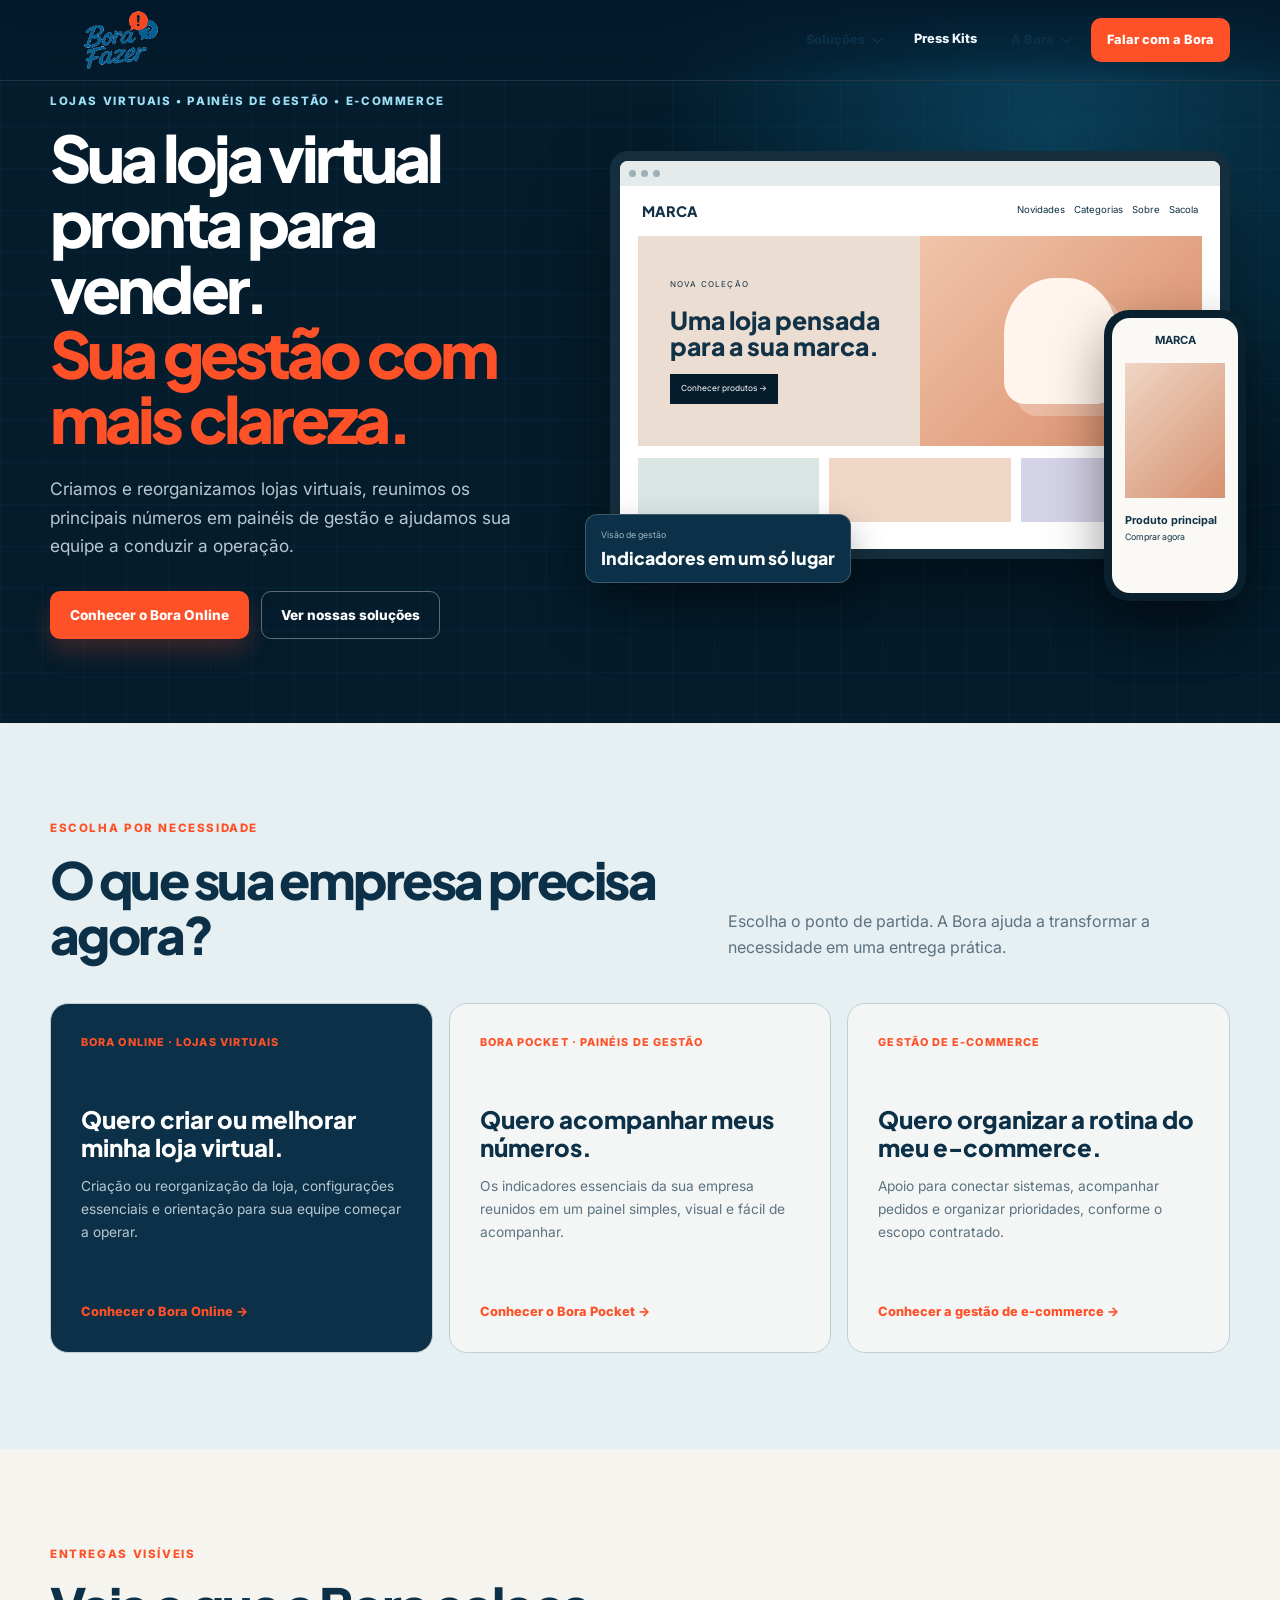
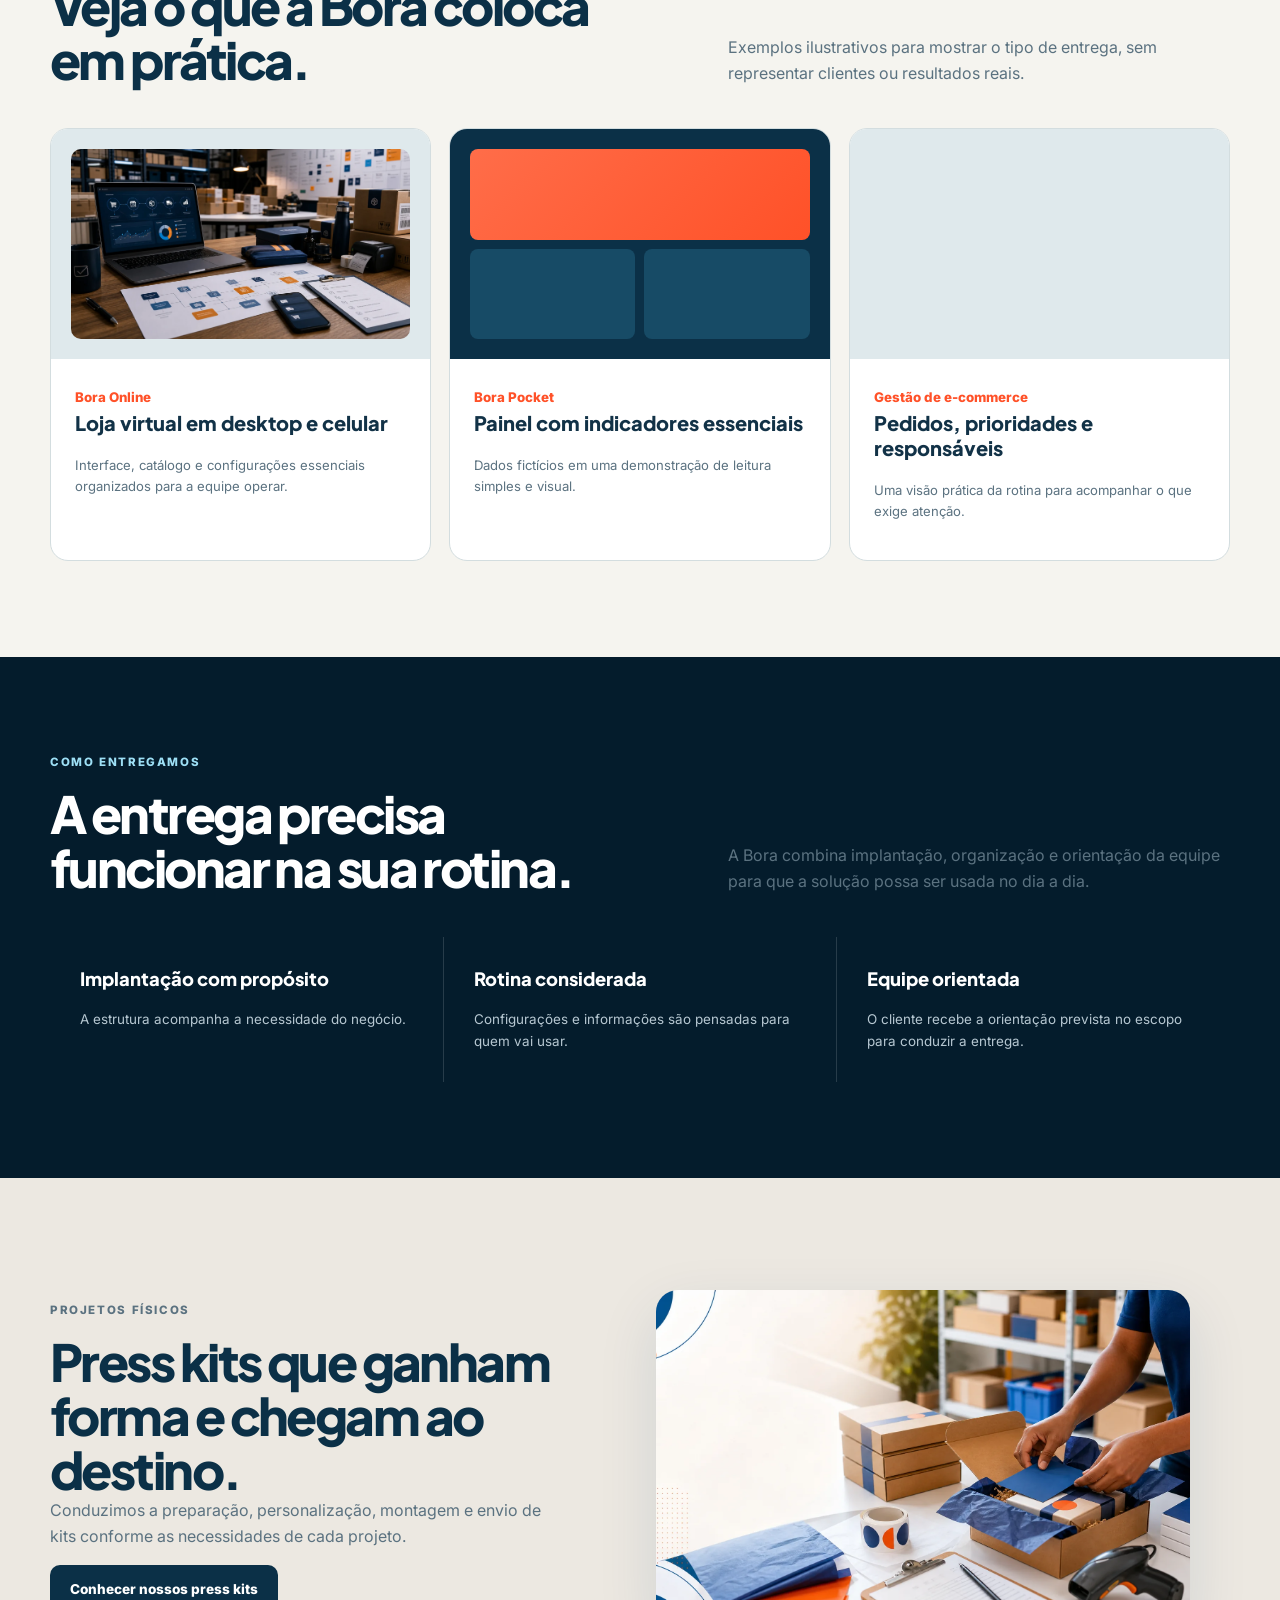
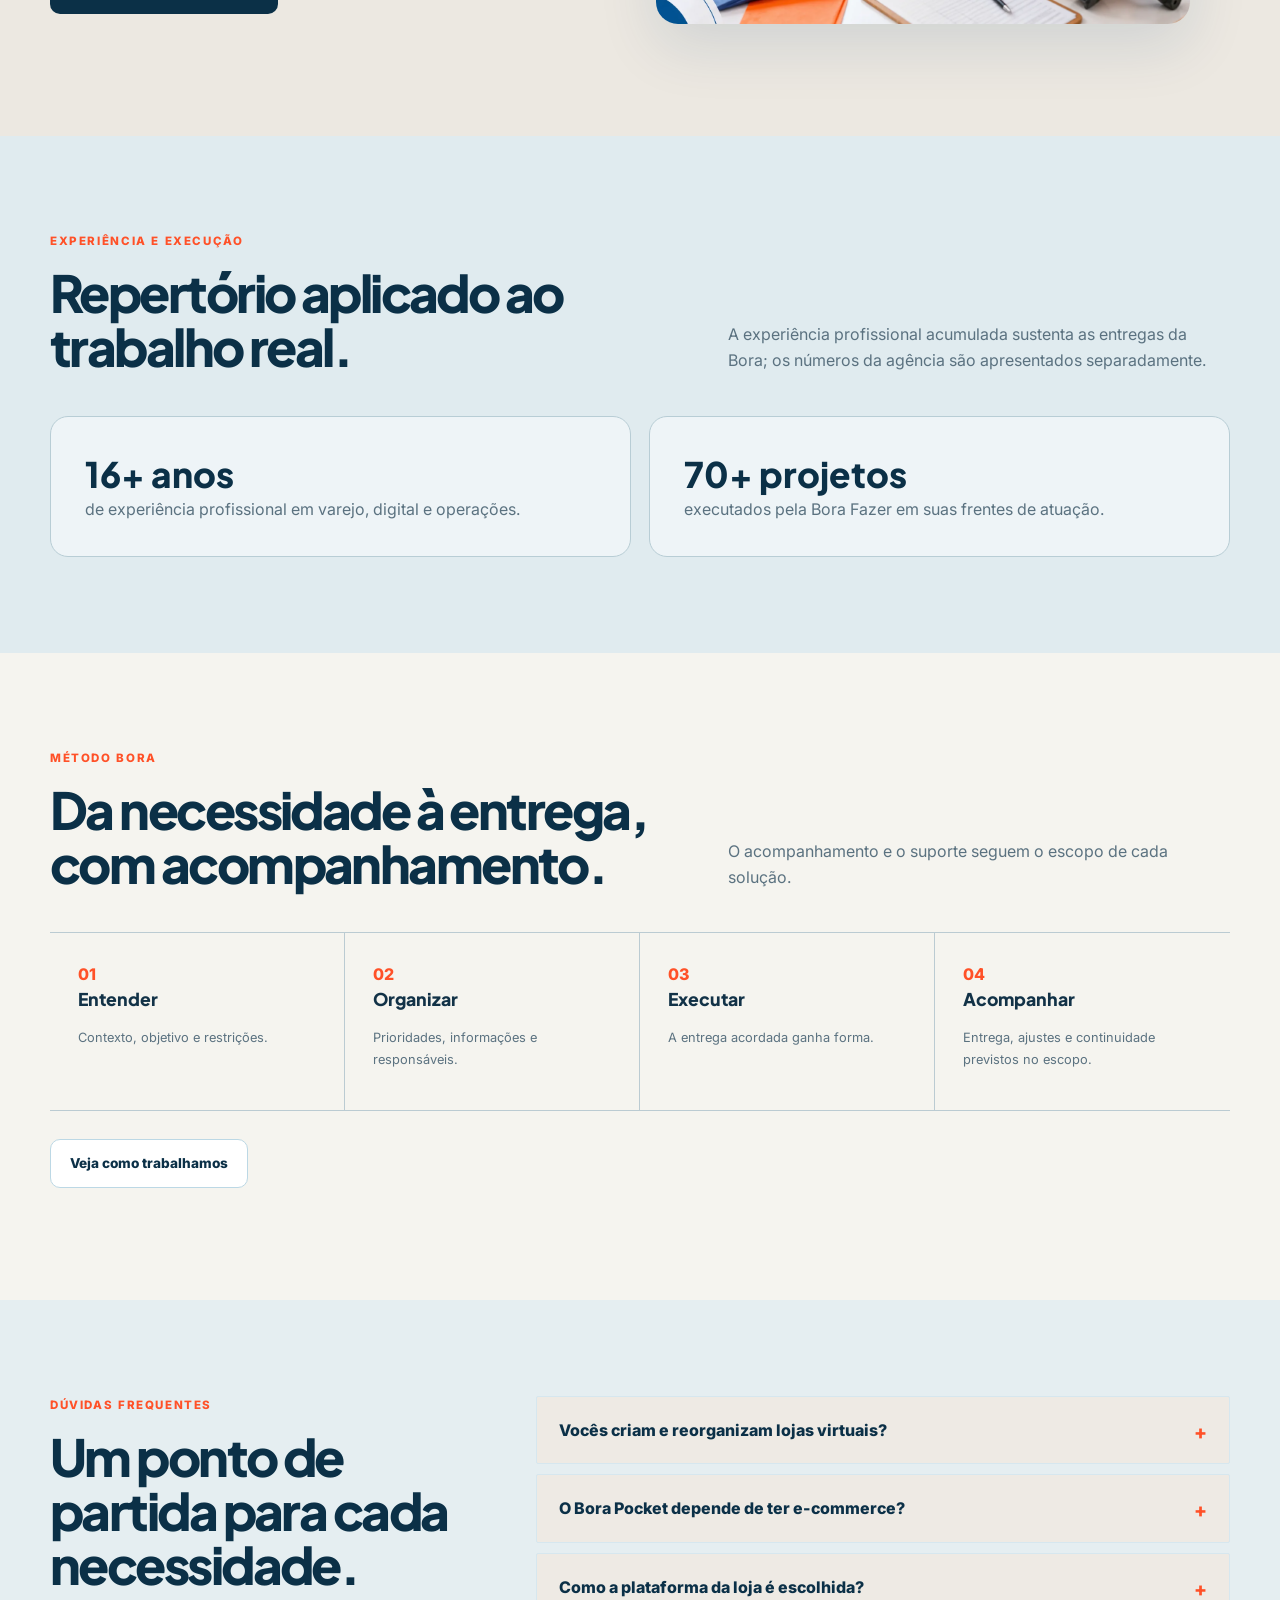
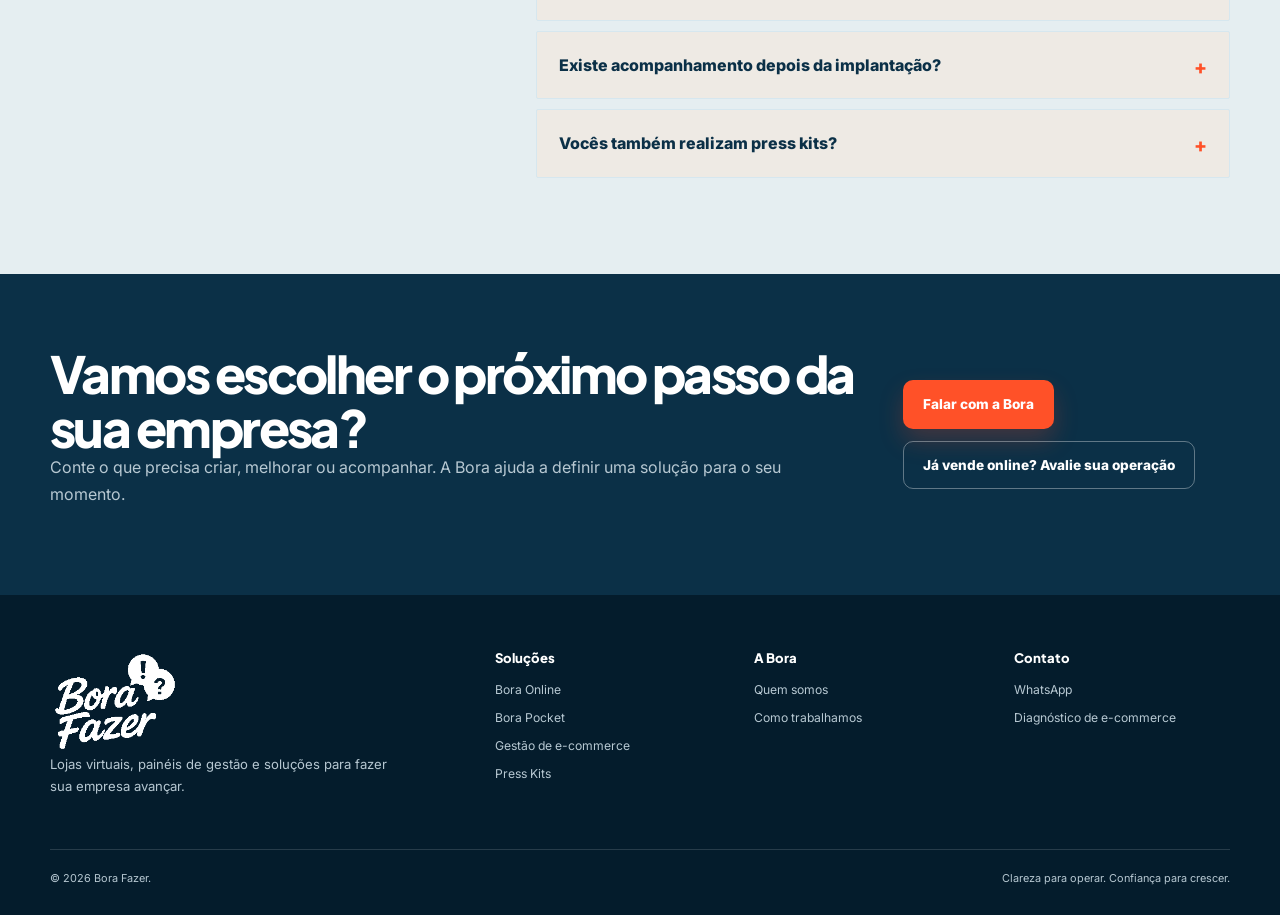
==== commit 79303133: "Reposiciona site e arquitetura comercial" ====
--- a/index.html
+++ b/index.html
@@ -1,21 +1,14 @@
-<!doctype html><html lang="pt-BR"><head><meta charset="utf-8"><meta name="viewport" content="width=device-width,initial-scale=1"><title>Bora Fazer | Operações Digitais, E-commerce e Marketplaces</title><meta name="description" content="A Bora Fazer conecta canais, sistemas, pessoas e informações para fazer e-commerce e marketplaces funcionarem melhor na rotina da empresa."><link rel="canonical" href="https://www.agenciaborafazer.com.br/"><meta property="og:title" content="Bora Fazer | Operações Digitais, E-commerce e Marketplaces"><meta property="og:description" content="A Bora Fazer conecta canais, sistemas, pessoas e informações para fazer e-commerce e marketplaces funcionarem melhor na rotina da empresa."><meta property="og:type" content="website"><meta property="og:url" content="https://www.agenciaborafazer.com.br/"><meta property="og:image" content="https://www.agenciaborafazer.com.br/assets/hero-operacao-editorial.png"><meta name="twitter:card" content="summary_large_image"><meta name="twitter:title" content="Bora Fazer | Operações Digitais, E-commerce e Marketplaces"><meta name="twitter:description" content="A Bora Fazer conecta canais, sistemas, pessoas e informações para fazer e-commerce e marketplaces funcionarem melhor na rotina da empresa."><link rel="icon" href="assets/bora-fazer-logo.png"><link rel="preconnect" href="https://fonts.googleapis.com"><link rel="preconnect" href="https://fonts.gstatic.com" crossorigin><link href="https://fonts.googleapis.com/css2?family=Inter:wght@400;500;600;700&family=Plus+Jakarta+Sans:wght@700;800&display=swap" rel="stylesheet"><link rel="stylesheet" href="css/style.css"><script>(function(w,d,s,l,i){w[l]=w[l]||[];w[l].push({'gtm.start':new Date().getTime(),event:'gtm.js'});var f=d.getElementsByTagName(s)[0],j=d.createElement(s),dl=l!='dataLayer'?'&l='+l:'';j.async=true;j.src='https://www.googletagmanager.com/gtm.js?id='+i+dl;f.parentNode.insertBefore(j,f)})(window,document,'script','dataLayer','GTM-T2DK6BD6');</script></head><body class="home-page"><noscript><iframe src="https://www.googletagmanager.com/ns.html?id=GTM-T2DK6BD6" height="0" width="0" style="display:none;visibility:hidden"></iframe></noscript><a class="skip-link" href="#conteudo">Ir para o conteúdo</a>
-<header class="site-header"><div class="container header-inner"><a class="brand" href="/" aria-label="Bora Fazer, início"><img src="assets/bora-fazer-logo-nav.png" width="146" height="68" alt="Bora Fazer"></a><button class="menu-toggle" data-menu-toggle aria-expanded="false" aria-controls="main-nav" aria-label="Abrir menu"><span></span></button><nav class="nav" id="main-nav" data-nav aria-label="Navegação principal"><a aria-current="page" href="/">Home</a><a href="operacoes-digitais.html">Operações Digitais</a><a href="press-kits.html">Press Kits</a><a href="como-trabalhamos.html">Como Trabalhamos</a><a href="quem-somos.html">Quem Somos</a><a href="/bora-online" data-cta-id="nav_bora_online_index_html" data-section="navigation">Bora Online</a><a href="/bora-pocket" data-cta-id="nav_bora_pocket_home" data-section="navigation">Bora Pocket</a><a class="nav-cta" href="diagnostico/" data-cta-id="nav_diagnostico_home" data-section="navigation" data-service-interest="geral">Diagnóstico</a></nav></div></header>
-<main id="conteudo"><section class="hero"><div class="container hero-grid"><div><p class="eyebrow">E-commerce, marketplaces e operações integradas</p><h1>A venda acontece no canal.<br><span>A operação precisa funcionar por inteiro.</span></h1><p class="hero-lead">A Bora Fazer conecta canais, sistemas, pessoas e informações para fazer e-commerce e marketplaces funcionarem melhor na rotina da empresa.</p><div class="hero-actions"><a class="button button-primary" href="diagnostico/" data-cta-id="hero_diagnostico" data-section="hero" data-service-interest="geral">Entender minha operação digital</a><a class="button button-secondary" href="https://wa.me/5521967171986" data-cta-id="hero_whatsapp" data-legacy-cta-id="whatsapp_home_hero" data-location="hero" data-section="hero" data-service-interest="geral" target="_blank" rel="noopener">Falar com a Bora</a></div><p class="hero-complement">Do cadastro do produto ao pedido, da integração ao acompanhamento das ocorrências e dos resultados.</p></div><div class="dashboard" aria-label="Dashboard demonstrativo Bora Core">
-  <div class="dashboard-top"><div><small>OPERAÇÃO / VISÃO GERAL</small><b>Bora Core</b></div><span class="live">Sincronizado</span></div>
-  <div class="dashboard-summary"><div><small>Pedidos monitorados</small><strong>Fluxo ativo</strong><em>rotina acompanhada</em></div><div><small>Canais</small><strong>Multicanal</strong><em>visão consolidada</em></div><div class="dashboard-alert"><small>Ocorrências</small><strong>Em análise</strong><em>prioridades abertas</em></div></div>
-  <div class="dashboard-chart"><div class="chart-copy"><small>Ritmo operacional</small><b>Movimentação por etapa</b></div><div class="chart-bars" aria-hidden="true"><i></i><i></i><i></i><i></i><i></i><i></i><i></i></div></div>
-  <div class="dashboard-lower"><div class="channel-status"><small>Canais acompanhados</small><span><i></i>Marketplace</span><span><i></i>E-commerce</span><span><i></i>ERP e hub</span></div><div class="occurrence-line"><small>Timeline de ocorrências</small><p><i></i><b>Catálogo</b><span>revisão em andamento</span></p><p><i></i><b>Pedido</b><span>tratativa registrada</span></p></div></div>
-  <div class="flow-line"><span>ERP</span><i></i><span>Hub</span><i></i><span>Canais</span><i></i><span>Expedição</span></div>
-  <p class="demo-note">Interface ilustrativa baseada no ecossistema Bora Core.</p>
-</div></div></section>
-<section class="ecosystem-strip"><div class="container ecosystem-inner"><p>Ecossistemas com os quais operamos, sem vínculo de parceria ou certificação oficial.</p><div class="ecosystem-list"><span>Bling</span><span>AnyMarket</span><span>Mercado Livre</span><span>Magalu</span><span>Shopee</span><span>TikTok Shop</span><span>Nuvemshop</span><span>Tray</span><span>WooCommerce</span></div></div></section>
-<section class="section section-soft"><div class="container split problem-split"><div class="split-copy"><p class="eyebrow">A venda online na operação real</p><h2>Quando os canais crescem, a operação precisa acompanhar.</h2><p>A venda pode estar acontecendo no e-commerce e nos marketplaces enquanto catálogo, preço, estoque, pedidos e ocorrências percorrem sistemas e responsáveis diferentes.</p><p>Quando essas partes não se conectam, aumentam o esforço manual, as divergências e a dependência de conversas dispersas para saber o que precisa acontecer.</p><p>A Bora entra nesse ponto de encontro entre canal e rotina para tornar prioridades, responsabilidades e informações mais claras e acompanháveis.</p></div><div class="problem-list"><div class="problem-item"><b>Sistemas desconectados</b><span>Canal, ERP e hub apresentam informações diferentes ou não deixam clara a fonte correta.</span></div><div class="problem-item"><b>Pedidos e ocorrências sem acompanhamento</b><span>Pendências circulam entre mensagens e chamados sem responsável ou próximo passo visível.</span></div><div class="problem-item"><b>Prioridades conflitantes</b><span>Catálogo, preço, estoque e pedidos disputam atenção sem critérios comuns de prioridade.</span></div><div class="problem-item"><b>Informação concentrada</b><span>A rotina depende demais da memória e do conhecimento de poucas pessoas.</span></div></div></div></section>\n<section class="section insight-section"><div class="container insight-panel"><p class="eyebrow">Compreender antes de conectar</p><h2>Tecnologia resolve melhor quando alguém entende a operação.</h2><p>Integração, automação e indicadores não começam na ferramenta. Começam na compreensão do fluxo, das pessoas envolvidas e da decisão que precisa ser tomada.</p></div></section>
-<section class="section" id="frentes"><div class="container"><div class="section-head"><p class="eyebrow">Frentes de atuação</p><h2>Uma forma de trabalhar. Duas aplicações na operação real.</h2><p><strong>Da venda digital à entrega física, fazemos a operação acontecer.</strong></p><p>Em Operações Digitais, conectamos a venda online à rotina da empresa. Em Press Kits, conduzimos projetos físicos com múltiplas etapas. Nas duas frentes, o Método Bora orienta a execução e o acompanhamento.</p></div><div class="front-grid"><article class="front-card" data-service="Operações Digitais & Marketplace" data-section="frentes"><span class="index">01 / DIGITAL</span><h3>Operações Digitais & Marketplace</h3><h4>Marketplace é um canal. A operação digital é o que sustenta a venda.</h4><p>Conectamos catálogo, sistemas, pedidos, estoque, ocorrências, responsáveis e indicadores para fazer a venda online funcionar melhor na rotina da empresa.</p><a class="button button-primary" href="operacoes-digitais.html" data-service-click data-service-interest="operacoes_digitais" data-cta-id="operacoes_digitais_cta" data-legacy-cta-id="service_digital" data-section="frentes">Conhecer a operação digital</a></article><article class="front-card" data-service="Press Kits & Operações de Marca" data-section="frentes"><span class="index">02 / FÍSICO</span><h3>Press Kits & Operações de Marca</h3><h4>Uma entrega física começa muito antes da expedição.</h4><p>Organizamos recebimento, materiais, personalização, montagem, conferência, inventário e envio para que projetos com múltiplas etapas tenham controle e visibilidade.</p><a class="button button-dark" href="press-kits.html" data-service-click data-service-interest="press_kits" data-cta-id="press_kits_cta" data-legacy-cta-id="service_press" data-section="frentes">Conversar sobre um projeto físico</a></article></div></div></section>
-<section class="section cases-section"><div class="container"><div class="section-head"><div><p class="eyebrow">Cases anônimos</p><h2>Estruturas criadas para operações reais.</h2></div><p>Não apresentamos fórmulas prontas. Estes exemplos mostram como problemas diferentes exigiram organização, responsabilidades e fluxos próprios.</p></div><div class="case-grid case-layout"><article class="case-card case-featured" data-case-id="estruturacao_multicanal"><div class="case-top"><span class="case-id">Case 01 / Operações Digitais</span><span class="case-status">Estrutura criada</span></div><h3>Estruturação de operação multicanal</h3><div class="case-route" aria-hidden="true"><span>Canais</span><i>→</i><span>Sistemas</span><i>→</i><span>Rotina</span><i>→</i><span>Visibilidade</span></div><div class="case-part"><b>Desafio</b><p>Catálogo distribuído, canais sem prioridade clara e sistemas que não acompanhavam a rotina da empresa.</p><b>Atuação Bora</b><p>Mapeamento de ERP, hub, e-commerce, marketplaces, catálogo, estoque, logística e responsabilidades.</p><b>Estrutura criada</b><p>Arquitetura operacional, plano de prioridades e rotina de acompanhamento dos canais.</p></div></article><article class="case-card" data-case-id="projetos_fisicos_complexos"><div class="case-top"><span class="case-id">Case 02 / Operações de Marca</span><span class="case-status">Fluxo rastreável</span></div><h3>Operações de marca com múltiplas etapas</h3><div class="case-part"><b>Desafio</b><p>Muitos materiais, públicos, personalizações e regras de envio dentro do mesmo projeto.</p><b>Atuação Bora</b><p>Recebimento, conferência, armazenagem, personalização, montagem, controle, expedição e acompanhamento.</p><b>Estrutura criada</b><p>Fluxo operacional com checklists, rastreabilidade e visibilidade das entregas.</p></div></article><article class="case-card" data-case-id="devolucoes_ocorrencias"><div class="case-top"><span class="case-id">Case 03 / Controle</span><span class="case-status">Histórico visível</span></div><h3>Controle de devoluções e ocorrências</h3><div class="case-part"><b>Desafio</b><p>Informações dispersas, status pouco visíveis e alto esforço manual para acompanhar cada ocorrência.</p><b>Atuação Bora</b><p>Organização dos dados, classificação dos status, integração de informações e construção de indicadores.</p><b>Estrutura criada</b><p>Rotina acompanhável para identificar pendências, responsáveis e próximos passos.</p></div></article></div><a class="case-cta" href="#contato" data-case-cta data-case-id="cases_overview" data-cta-id="cases_similar_problem" data-section="cases">Conversar sobre um problema semelhante <span>↗</span></a></div></section>
-<section class="section section-dark"><div class="container"><div class="section-head"><p class="eyebrow light">Segurança operacional</p><h2>Continuidade não pode depender da memória.</h2><p>O trabalho ganha previsibilidade quando decisões, responsabilidades e ocorrências permanecem visíveis.</p></div><div class="trust-grid"><article class="trust-card"><span>01</span><h3>Responsáveis definidos</h3><p>Cada frente sabe quem conduz e quem precisa decidir.</p></article><article class="trust-card"><span>02</span><h3>Registros acessíveis</h3><p>Informações importantes não ficam soltas em conversas.</p></article><article class="trust-card"><span>03</span><h3>Prioridades acompanhadas</h3><p>O time enxerga o que exige atenção e o próximo passo.</p></article><article class="trust-card"><span>04</span><h3>Continuidade estruturada</h3><p>A rotina permanece compreensível mesmo quando o cenário muda.</p></article></div></div></section>
-<section class="section method-section" id="metodo" data-method-section><div class="container"><div class="section-head method-intro"><p class="eyebrow">Método Bora</p><h2>A operação vista dos dois lados da bancada.</h2><p>De um lado, quem precisa decidir, priorizar e sustentar o negócio. Do outro, quem executa, atende, corrige e mantém a rotina em movimento.</p><p>O Método Bora conecta essas perspectivas para construir soluções que façam sentido na gestão e funcionem na prática.</p></div><div class="step-grid step-grid-four"><article class="step-card"><span>01</span><h3>Entender</h3><p>Conhecer o negócio pela visão da liderança e pela realidade de quem executa a rotina. Antes de propor, entendemos pessoas, fluxo, sistemas, restrições e objetivos.</p></article><article class="step-card"><span>02</span><h3>Organizar</h3><p>Transformar dificuldades dispersas em prioridades, responsabilidades, informações e fluxos claros. Cada parte precisa saber o que fazer, por que fazer e o que acontece depois.</p></article><article class="step-card"><span>03</span><h3>Executar</h3><p>Colocar a solução em movimento junto com a operação. Tecnologia, integração e automação são aplicadas quando ajudam o trabalho real — não apenas a apresentação.</p></article><article class="step-card"><span>04</span><h3>Acompanhar</h3><p>Usar indicadores, conversas e rotina de gestão para enxergar desvios, corrigir o caminho e evoluir continuamente.</p></article></div><p class="method-closing">Clareza para operar. Confiança para crescer.</p><div class="hero-actions"><a class="button button-dark" href="como-trabalhamos.html" data-cta-id="metodo_cta" data-legacy-cta-id="method_more" data-section="metodo">Ver como trabalhamos</a></div></div></section>
-<section class="section authority-section"><div class="container"><div class="authority-intro"><div><p class="eyebrow">Experiência por trás da Bora</p><h2>A Bora é nova.<br>A experiência por trás dela, não.</h2></div><div class="authority-copy"><p>A Bora Fazer nasceu da prática de quem já precisou decidir e executar em varejo, e-commerce, marketplaces, logística e atendimento.</p><p>Esse repertório permite olhar a venda online pelas diferentes cadeiras envolvidas — liderança, gestão, execução e atendimento — e reconhecer onde canais, sistemas e rotina deixam de conversar.</p><p>Não aplicamos uma receita pronta nem assumimos as decisões de negócio do cliente. Ajudamos a transformar essas decisões em prioridades, processos e ações que possam ser executados e acompanhados.</p></div></div><div class="authority-grid"><div class="authority-number"><strong>16+ anos</strong><span>varejo, digital e operações</span></div><div class="authority-number"><strong>B2B + B2C</strong><span>experiência nos dois lados da operação</span></div><div class="authority-number"><strong>Nacional</strong><span>participação em projetos e operações de alcance nacional</span></div><div class="authority-number"><strong>Centenas</strong><span>de profissionais treinados ao longo da trajetória</span></div></div><div class="bora-proof"><div><span>Prova da Bora Fazer</span><strong>70+ projetos executados</strong></div><div><span>Prova da Bora Fazer</span><strong>10 mil+ itens expedidos</strong></div><a class="button button-secondary" href="quem-somos.html" data-cta-id="quem_somos_cta" data-legacy-cta-id="about_experience" data-section="authority">Conhecer a Bora Fazer</a></div></div></section>
-<section class="section home-solutions"><div class="container"><div class="section-head"><p class="eyebrow">Nossas soluções</p><h2>Estrutura para vender. Visão para decidir.</h2><p>Produtos da Bora Fazer para organizar dois momentos essenciais da operação digital.</p></div><div class="home-solution-grid"><a class="home-solution-card" href="/bora-online" data-cta-id="home_bora_online" data-section="solutions" data-service-interest="bora_online"><span>BORA ONLINE</span><h3>Sua empresa pronta para vender online.</h3><p>Criação ou reorganização da loja virtual, configurações essenciais, operação preparada e equipe treinada.</p><b>Conhecer o Bora Online →</b></a><a class="home-solution-card" href="/bora-pocket" data-cta-id="home_bora_pocket" data-section="solutions" data-service-interest="bora_pocket"><span>BORA POCKET</span><h3>Seus dados viram visão.</h3><p>Os principais números da empresa reunidos em um painel claro para acompanhar e decidir melhor.</p><b>Conhecer o Bora Pocket →</b></a></div></div></section>`r`n<section class="section"><div class="container cta-panel"><div><p class="eyebrow light">Próximo passo</p><h2>Descubra onde sua operação digital pede mais atenção.</h2><p>O Diagnóstico da Operação Digital ajuda a compreender canais, sistemas, fluxos e prioridades iniciais.</p></div><div class="cta-actions"><a class="button button-primary" href="diagnostico/" data-cta-id="final_diagnostico" data-section="conversion">Fazer Diagnóstico da Operação Digital</a><a class="button button-ghost" href="https://wa.me/5521967171986" data-cta-id="whatsapp_home_conversion" data-location="conversion" data-section="conversion" target="_blank" rel="noopener">WhatsApp</a></div></div></section>
-<section class="section section-soft"><div class="container"><div class="section-head"><p class="eyebrow">Perguntas frequentes</p><h2>Antes de começar.</h2></div><div class="faq"><details><summary>A Bora atua apenas com marketplace?</summary><p>Não. Marketplace é um dos canais de uma operação digital mais ampla, conectada a e-commerce, ERP, hub, catálogo, pedidos, estoque, logística, atendimento e indicadores.</p></details><details><summary>A Bora também executa a operação física?</summary><p>Sim. Na frente de Press Kits, podemos receber, conferir, armazenar, personalizar, montar, expedir e acompanhar conforme o escopo definido.</p></details><details><summary>Como um trabalho começa?</summary><p>Primeiro entendemos o contexto, as pessoas e os pontos em que o fluxo trava. Depois organizamos prioridades e executamos um caminho possível, com acompanhamento próximo.</p></details><details><summary>O Diagnóstico Digital já gera uma contratação?</summary><p>Não. Ele organiza informações para uma conversa inicial. Qualquer trabalho depende de avaliação de escopo, responsabilidades e capacidade.</p></details></div></div></section>
-<section class="section contact-section" id="contato"><div class="container contact-grid"><div class="contact-copy"><p class="eyebrow light">Fale com a Bora</p><h2>Conte o que precisa acontecer.</h2><p>Tentaremos registrar seus dados e abriremos o WhatsApp para você continuar a conversa. A abertura do WhatsApp não confirma o registro no sistema.</p></div><form class="lead-form" data-lead-form data-origin="home_contact"><div class="honeypot" aria-hidden="true"><label>Não preencha <input name="website" tabindex="-1" autocomplete="off"></label></div><div class="field"><label for="nome">Nome</label><input id="nome" name="nome" autocomplete="name" required></div><div class="field"><label for="empresa">Empresa</label><input id="empresa" name="empresa" autocomplete="organization"></div><div class="field"><label for="telefone">Telefone</label><input id="telefone" name="telefone" type="tel" autocomplete="tel" required></div><div class="field"><label for="email">E-mail</label><input id="email" name="email" type="email" autocomplete="email"></div><div class="field full"><label for="mensagem">Como podemos ajudar?</label><textarea id="mensagem" name="mensagem" required></textarea></div><div class="form-actions"><button class="button button-primary" type="submit">Registrar e abrir WhatsApp</button><span class="form-note">Sem confirmação automática de entrega do Apps Script.</span></div><p class="form-status" aria-live="polite"></p></form></div></section></main>
-<footer class="site-footer"><div class="container"><div class="footer-grid"><div class="footer-brand"><img src="assets/bora-fazer-logo-nav.png" width="132" height="66" alt="Bora Fazer"><p>Operações digitais e físicas conectadas à rotina com método, proximidade e responsabilidade.</p></div><div class="footer-group"><b>Navegação</b><a href="operacoes-digitais.html">Operações Digitais</a><a href="press-kits.html">Press Kits</a><a href="como-trabalhamos.html">Como Trabalhamos</a><a href="quem-somos.html">Quem Somos</a></div><div class="footer-group"><b>Contato</b><a href="diagnostico/" data-cta-id="footer_diagnostico_home" data-section="footer">Diagnóstico da Operação Digital</a><a href="https://wa.me/5521967171986" data-cta-id="whatsapp_home_footer" data-location="footer" data-section="footer" target="_blank" rel="noopener">WhatsApp</a></div></div><div class="footer-bottom"><span>© 2026 Bora Fazer.</span><span>Clareza para operar. Confiança para crescer.</span></div></div></footer><script src="js/main.js"></script></body></html>
+<!doctype html><html lang="pt-BR"><head><meta charset="utf-8"><meta name="viewport" content="width=device-width,initial-scale=1"><title>Bora Fazer | Lojas virtuais, painéis de gestão e e-commerce</title><meta name="description" content="Criamos e reorganizamos lojas virtuais, reunimos indicadores em painéis de gestão e apoiamos a rotina de e-commerce."><link rel="canonical" href="https://www.agenciaborafazer.com.br/"><meta property="og:title" content="Bora Fazer | Lojas virtuais, painéis de gestão e e-commerce"><meta property="og:description" content="Lojas virtuais, painéis de gestão, gestão de e-commerce e press kits com implantação e orientação para sua equipe."><meta property="og:type" content="website"><meta property="og:url" content="https://www.agenciaborafazer.com.br/"><link rel="icon" href="/assets/bora-fazer-logo.png"><link rel="preconnect" href="https://fonts.googleapis.com"><link rel="preconnect" href="https://fonts.gstatic.com" crossorigin><link href="https://fonts.googleapis.com/css2?family=Inter:wght@400;500;600;700&family=Plus+Jakarta+Sans:wght@700;800&display=swap" rel="stylesheet"><link rel="stylesheet" href="/css/style.css"><link rel="stylesheet" href="/css/reposition-v2.css"><script>(function(w,d,s,l,i){w[l]=w[l]||[];w[l].push({'gtm.start':new Date().getTime(),event:'gtm.js'});var f=d.getElementsByTagName(s)[0],j=d.createElement(s),dl=l!='dataLayer'?'&l='+l:'';j.async=true;j.src='https://www.googletagmanager.com/gtm.js?id='+i+dl;f.parentNode.insertBefore(j,f)})(window,document,'script','dataLayer','GTM-T2DK6BD6');</script></head><body class="home-page" data-page-service="geral"><noscript><iframe src="https://www.googletagmanager.com/ns.html?id=GTM-T2DK6BD6" height="0" width="0" style="display:none;visibility:hidden"></iframe></noscript><a class="skip-link" href="#conteudo">Ir para o conteúdo</a>
+<header class="site-header"><div class="container header-inner"><a class="brand" href="/" aria-label="Bora Fazer, início"><img src="/assets/bora-fazer-logo-nav.png" width="146" height="68" alt="Bora Fazer"></a><button class="menu-toggle" data-menu-toggle aria-expanded="false" aria-controls="main-nav" aria-label="Abrir menu"><span></span></button><nav class="nav" id="main-nav" data-nav aria-label="Navegação principal"><div class="nav-group"><button class="nav-trigger" type="button" aria-expanded="false" aria-controls="solutions-menu">Soluções</button><div class="nav-panel" id="solutions-menu"><a href="/bora-online"><b>Bora Online</b><small>Lojas virtuais</small></a><a href="/bora-pocket"><b>Bora Pocket</b><small>Painéis de gestão</small></a><a href="/operacoes-digitais"><b>Gestão de e-commerce</b><small>Acompanhamento da operação</small></a></div></div><a href="/press-kits">Press Kits</a><div class="nav-group"><button class="nav-trigger" type="button" aria-expanded="false" aria-controls="about-menu">A Bora</button><div class="nav-panel" id="about-menu"><a href="/quem-somos"><b>Quem somos</b><small>Experiência aplicada às entregas</small></a><a href="/como-trabalhamos"><b>Como trabalhamos</b><small>Entender, organizar, executar e acompanhar</small></a></div></div><a class="nav-cta" href="https://wa.me/5521967171986" data-cta-id="nav_whatsapp" data-location="navigation" target="_blank" rel="noopener">Falar com a Bora</a></nav></div></header>
+<main id="conteudo">
+<section class="v2-home-hero"><div class="container v2-hero-grid"><div class="v2-hero-copy"><p class="eyebrow light">Lojas virtuais • Painéis de gestão • E-commerce</p><h1>Sua loja virtual pronta para vender.<br><span>Sua gestão com mais clareza.</span></h1><p>Criamos e reorganizamos lojas virtuais, reunimos os principais números em painéis de gestão e ajudamos sua equipe a conduzir a operação.</p><div class="v2-hero-actions"><a class="button button-primary" href="/bora-online" data-cta-id="hero_bora_online">Conhecer o Bora Online</a><a class="button button-ghost" href="#solucoes" data-cta-id="hero_solucoes">Ver nossas soluções</a></div></div><div class="v2-store" aria-label="Demonstração ilustrativa de loja virtual em computador e celular"><div class="v2-laptop"><div class="v2-browser"><i></i><i></i><i></i></div><div class="v2-shopnav"><b>MARCA</b><span>Novidades &nbsp; Categorias &nbsp; Sobre &nbsp; Sacola</span></div><div class="v2-shophero"><div class="v2-shopcopy"><small>NOVA COLEÇÃO</small><strong>Uma loja pensada para a sua marca.</strong><span>Conhecer produtos →</span></div><div class="v2-product-image"></div></div><div class="v2-products"><i></i><i></i><i></i></div></div><div class="v2-phone"><div><b>MARCA</b><i></i><strong>Produto principal</strong><small>Comprar agora</small></div></div><div class="v2-kpi"><small>Visão de gestão</small><strong>Indicadores em um só lugar</strong></div></div></div></section>
+<section class="v2-section v2-solutions" id="solucoes"><div class="container"><div class="v2-section-head"><div><p class="eyebrow">Escolha por necessidade</p><h2>O que sua empresa precisa agora?</h2></div><p>Escolha o ponto de partida. A Bora ajuda a transformar a necessidade em uma entrega prática.</p></div><div class="v2-solution-grid"><article class="v2-card"><span>BORA ONLINE · LOJAS VIRTUAIS</span><h3>Quero criar ou melhorar minha loja virtual.</h3><p>Criação ou reorganização da loja, configurações essenciais e orientação para sua equipe começar a operar.</p><a href="/bora-online">Conhecer o Bora Online →</a></article><article class="v2-card"><span>BORA POCKET · PAINÉIS DE GESTÃO</span><h3>Quero acompanhar meus números.</h3><p>Os indicadores essenciais da sua empresa reunidos em um painel simples, visual e fácil de acompanhar.</p><a href="/bora-pocket">Conhecer o Bora Pocket →</a></article><article class="v2-card"><span>GESTÃO DE E-COMMERCE</span><h3>Quero organizar a rotina do meu e-commerce.</h3><p>Apoio para conectar sistemas, acompanhar pedidos e organizar prioridades, conforme o escopo contratado.</p><a href="/operacoes-digitais">Conhecer a gestão de e-commerce →</a></article></div></div></section>
+<section class="v2-section v2-showcase"><div class="container"><div class="v2-section-head"><div><p class="eyebrow">Entregas visíveis</p><h2>Veja o que a Bora coloca em prática.</h2></div><p>Exemplos ilustrativos para mostrar o tipo de entrega, sem representar clientes ou resultados reais.</p></div><div class="v2-show-grid"><article class="v2-show"><div class="v2-show-visual"><img src="/assets/operacoes-digitais.webp" alt="Exemplo ilustrativo de uma loja virtual organizada"></div><div class="v2-show-copy"><small>Bora Online</small><h3>Loja virtual em desktop e celular</h3><p>Interface, catálogo e configurações essenciais organizados para a equipe operar.</p></div></article><article class="v2-show"><div class="v2-show-visual dark"><div class="mini-dashboard"><i></i><i></i><i></i></div></div><div class="v2-show-copy"><small>Bora Pocket</small><h3>Painel com indicadores essenciais</h3><p>Dados fictícios em uma demonstração de leitura simples e visual.</p></div></article><article class="v2-show"><div class="v2-show-visual"><div class="mini-ops"><i></i><i></i><i></i><i></i></div></div><div class="v2-show-copy"><small>Gestão de e-commerce</small><h3>Pedidos, prioridades e responsáveis</h3><p>Uma visão prática da rotina para acompanhar o que exige atenção.</p></div></article></div></div></section>
+<section class="v2-section v2-difference"><div class="container"><div class="v2-section-head"><div><p class="eyebrow light">Como entregamos</p><h2>A entrega precisa funcionar na sua rotina.</h2></div><p>A Bora combina implantação, organização e orientação da equipe para que a solução possa ser usada no dia a dia.</p></div><div class="v2-point-grid"><article class="v2-point"><h3>Implantação com propósito</h3><p>A estrutura acompanha a necessidade do negócio.</p></article><article class="v2-point"><h3>Rotina considerada</h3><p>Configurações e informações são pensadas para quem vai usar.</p></article><article class="v2-point"><h3>Equipe orientada</h3><p>O cliente recebe a orientação prevista no escopo para conduzir a entrega.</p></article></div></div></section>
+<section class="v2-section v2-press"><div class="container v2-press-grid"><div class="v2-press-copy"><p class="eyebrow">Projetos físicos</p><h2>Press kits que ganham forma e chegam ao destino.</h2><p>Conduzimos a preparação, personalização, montagem e envio de kits conforme as necessidades de cada projeto.</p><a class="button button-dark" href="/press-kits">Conhecer nossos press kits</a></div><figure class="v2-press-photo"><img src="/assets/hero-operacao-editorial.webp" width="1672" height="941" alt="Materiais organizados para montagem de press kits"></figure></div></section>
+<section class="v2-section v2-proof"><div class="container"><div class="v2-section-head"><div><p class="eyebrow">Experiência e execução</p><h2>Repertório aplicado ao trabalho real.</h2></div><p>A experiência profissional acumulada sustenta as entregas da Bora; os números da agência são apresentados separadamente.</p></div><div class="v2-proof-grid"><article class="v2-proof-card"><strong>16+ anos</strong><span>de experiência profissional em varejo, digital e operações.</span></article><article class="v2-proof-card"><strong>70+ projetos</strong><span>executados pela Bora Fazer em suas frentes de atuação.</span></article></div></div></section>
+<section class="v2-section"><div class="container"><div class="v2-section-head"><div><p class="eyebrow">Método Bora</p><h2>Da necessidade à entrega, com acompanhamento.</h2></div><p>O acompanhamento e o suporte seguem o escopo de cada solução.</p></div><div class="v2-method-grid"><article><span>01</span><h3>Entender</h3><p>Contexto, objetivo e restrições.</p></article><article><span>02</span><h3>Organizar</h3><p>Prioridades, informações e responsáveis.</p></article><article><span>03</span><h3>Executar</h3><p>A entrega acordada ganha forma.</p></article><article><span>04</span><h3>Acompanhar</h3><p>Entrega, ajustes e continuidade previstos no escopo.</p></article></div><p style="margin-top:28px"><a class="button button-secondary" href="/como-trabalhamos">Veja como trabalhamos</a></p></div></section>
+<section class="v2-section v2-faq-contact"><div class="container v2-faq-grid"><div><p class="eyebrow">Dúvidas frequentes</p><h2>Um ponto de partida para cada necessidade.</h2></div><div class="faq"><details><summary>Vocês criam e reorganizam lojas virtuais?</summary><p>Sim. O Bora Online atende tanto a criação quanto a reorganização, com escopo definido conforme o cenário.</p></details><details><summary>O Bora Pocket depende de ter e-commerce?</summary><p>Não. O Pocket é uma oferta independente para empresas que precisam acompanhar indicadores.</p></details><details><summary>Como a plataforma da loja é escolhida?</summary><p>A escolha considera necessidades, rotina, integrações e capacidade da equipe. Nuvemshop e WooCommerce são possibilidades, não condições.</p></details><details><summary>Existe acompanhamento depois da implantação?</summary><p>O formato de acompanhamento depende da solução e do escopo contratado.</p></details><details><summary>Vocês também realizam press kits?</summary><p>Sim. Recebimento, preparação, personalização, montagem e envio são definidos conforme cada projeto.</p></details></div></div></section>
+<section class="v2-final"><div class="container v2-final-grid"><div><h2>Vamos escolher o próximo passo da sua empresa?</h2><p>Conte o que precisa criar, melhorar ou acompanhar. A Bora ajuda a definir uma solução para o seu momento.</p></div><div class="v2-final-actions"><a class="button button-primary" href="https://wa.me/5521967171986" target="_blank" rel="noopener">Falar com a Bora</a><a class="button button-ghost" href="/diagnostico/">Já vende online? Avalie sua operação</a></div></div></section>
+</main>
+<footer class="v2-footer"><div class="container"><div class="v2-footer-grid"><div><img src="/assets/bora-fazer-logo-nav.png" width="132" height="66" alt="Bora Fazer"><p>Lojas virtuais, painéis de gestão e soluções para fazer sua empresa avançar.</p></div><div><b>Soluções</b><a href="/bora-online">Bora Online</a><a href="/bora-pocket">Bora Pocket</a><a href="/operacoes-digitais">Gestão de e-commerce</a><a href="/press-kits">Press Kits</a></div><div><b>A Bora</b><a href="/quem-somos">Quem somos</a><a href="/como-trabalhamos">Como trabalhamos</a></div><div><b>Contato</b><a href="https://wa.me/5521967171986" target="_blank" rel="noopener">WhatsApp</a><a href="/diagnostico/">Diagnóstico de e-commerce</a></div></div><div class="v2-footer-bottom"><span>© 2026 Bora Fazer.</span><span>Clareza para operar. Confiança para crescer.</span></div></div></footer><script src="/js/main.js"></script></body></html>
--- a/css/reposition-v2.css
+++ b/css/reposition-v2.css
@@ -0,0 +1,24 @@
+/* Reposicionamento comercial V2 */
+:root{--navy:#041c2c;--deep:#0b3047;--orange:#ff5128;--blue:#147da6;--warm:#f5f4ef;--ink:#123247;--muted:#5b7280;--v2-line:#cbd9df}
+body{color:var(--ink);background:var(--warm)}
+.site-header{position:sticky;top:0;z-index:120;background:rgba(245,244,239,.97);border-bottom:1px solid rgba(18,50,71,.12);backdrop-filter:blur(14px)}
+.header-inner{height:80px}.brand img{width:142px;height:64px}
+.nav{gap:10px}.nav>a,.nav-trigger{min-height:44px;padding:10px 12px;border:0;background:none;color:var(--deep);font-size:.8rem;font-weight:800;text-decoration:none}
+.nav>a:hover,.nav-trigger:hover,.nav a[aria-current=page],.nav-trigger[aria-expanded=true]{color:var(--orange)}
+.nav-group{position:relative}.nav-trigger{display:flex;align-items:center;gap:7px;cursor:pointer}.nav-trigger:after{content:"";width:6px;height:6px;border-right:2px solid currentColor;border-bottom:2px solid currentColor;transform:rotate(45deg) translateY(-2px);transition:.2s}.nav-trigger[aria-expanded=true]:after{transform:rotate(225deg) translate(-2px,-1px)}
+.nav-panel{position:absolute;top:calc(100% + 10px);left:0;display:none;width:315px;padding:10px;border:1px solid var(--v2-line);border-radius:14px;background:#fff;box-shadow:0 22px 55px rgba(4,28,44,.16)}
+.nav-group.open .nav-panel{display:grid}.nav-panel a{display:grid;gap:2px;padding:12px;border-radius:9px;text-decoration:none}.nav-panel a:hover,.nav-panel a:focus-visible{background:#eef5f7}.nav-panel b{font-size:.82rem;color:var(--deep)}.nav-panel small{font-size:.68rem;color:var(--muted)}
+.nav .nav-cta{padding:11px 16px;border-radius:10px;background:var(--orange);color:#fff}.nav .nav-cta:hover{color:#fff;background:#e83e19}
+.v2-footer{padding:54px 0 28px;background:var(--navy);color:#b7c8d2}.v2-footer-grid{display:grid;grid-template-columns:1.3fr repeat(3,.7fr);gap:44px}.v2-footer img{width:130px;filter:brightness(0) invert(1)}.v2-footer p{max-width:340px;font-size:.82rem}.v2-footer b{display:block;margin-bottom:14px;color:#fff;font:800 .82rem var(--display)}.v2-footer a{display:block;margin:8px 0;color:#b7c8d2;text-decoration:none;font-size:.76rem}.v2-footer a:hover{color:#fff}.v2-footer-bottom{display:flex;justify-content:space-between;margin-top:38px;padding-top:20px;border-top:1px solid rgba(255,255,255,.14);font-size:.68rem}
+.v2-home-hero{overflow:hidden;position:relative;padding:92px 0 84px;background:var(--navy);color:#fff}.v2-home-hero:before{content:"";position:absolute;inset:0;background-image:linear-gradient(rgba(20,125,166,.07) 1px,transparent 1px),linear-gradient(90deg,rgba(20,125,166,.07) 1px,transparent 1px),radial-gradient(circle at 82% 20%,rgba(20,125,166,.38),transparent 33%);background-size:42px 42px,42px 42px,auto}.v2-hero-grid{position:relative;display:grid;grid-template-columns:.88fr 1.12fr;align-items:center;gap:72px}.v2-hero-copy h1{max-width:700px;margin:0 0 24px;font:800 clamp(3rem,5vw,4.5rem)/1.02 var(--display);letter-spacing:-.06em}.v2-hero-copy h1 span{color:var(--orange)}.v2-hero-copy>p:not(.eyebrow){max-width:620px;color:#b7c8d2;font-size:1.08rem}.v2-hero-actions{display:flex;flex-wrap:wrap;gap:12px;margin-top:30px}.v2-store{position:relative;min-height:470px}.v2-laptop{position:absolute;inset:20px 0 42px 0;overflow:hidden;border:10px solid #142e3d;border-radius:18px;background:#fff;box-shadow:0 38px 80px rgba(0,0,0,.4);color:var(--ink)}.v2-browser{display:flex;gap:5px;padding:9px;background:#e5eaeb}.v2-browser i{width:7px;height:7px;border-radius:50%;background:#9eb0b7}.v2-shopnav{display:flex;justify-content:space-between;padding:16px 22px;font-size:.6rem}.v2-shopnav b{font:800 .9rem var(--display)}.v2-shophero{display:grid;grid-template-columns:1fr 1fr;min-height:210px;margin:0 18px;background:#ebddd1}.v2-shopcopy{padding:32px}.v2-shopcopy small{font-size:.5rem;letter-spacing:.15em}.v2-shopcopy strong{display:block;margin:13px 0;font:800 1.55rem/1.05 var(--display)}.v2-shopcopy span{display:inline-block;padding:8px 11px;background:var(--navy);color:#fff;font-size:.52rem}.v2-product-image{position:relative;background:linear-gradient(135deg,#f1c4a9,#d88b68)}.v2-product-image:after{content:"";position:absolute;inset:20% 30%;border-radius:45% 45% 18% 18%;background:#fff5ed;box-shadow:12px 12px rgba(255,255,255,.25)}.v2-products{display:grid;grid-template-columns:repeat(3,1fr);gap:10px;padding:12px 18px}.v2-products i{display:block;height:64px;background:#d9e6e4}.v2-products i:nth-child(2){background:#efd6c5}.v2-products i:nth-child(3){background:#d5d3e7}.v2-phone{position:absolute;right:-16px;bottom:0;width:142px;padding:8px;border-radius:25px;background:#09202e;box-shadow:0 24px 55px rgba(0,0,0,.42)}.v2-phone>div{min-height:275px;padding:13px;border-radius:18px;background:#faf9f5;color:var(--ink)}.v2-phone b{display:block;text-align:center;font-size:.7rem}.v2-phone i{display:block;height:135px;margin:14px 0;background:linear-gradient(135deg,#efd6c5,#d69170)}.v2-phone strong,.v2-phone small{display:block}.v2-phone strong{font-size:.68rem}.v2-phone small{font-size:.55rem}.v2-kpi{position:absolute;left:-25px;bottom:18px;padding:13px 15px;border:1px solid rgba(255,255,255,.2);border-radius:12px;background:#0b3047;box-shadow:0 15px 35px rgba(0,0,0,.3)}.v2-kpi small,.v2-kpi strong{display:block}.v2-kpi small{color:#9bb5c2;font-size:.55rem}.v2-kpi strong{margin-top:4px;color:#fff;font:800 1.1rem var(--display)}
+.v2-section{padding:96px 0}.v2-section-head{display:grid;grid-template-columns:1.1fr .9fr;align-items:end;gap:64px;margin-bottom:42px}.v2-section h2,.v2-final h2{margin:0;font:800 clamp(2.2rem,4vw,3.5rem)/1.06 var(--display);letter-spacing:-.05em;color:var(--deep)}.v2-section-head>p{margin:0;color:var(--muted)}.v2-solutions{background:#e6eff2}.v2-solution-grid{display:grid;grid-template-columns:repeat(3,1fr);gap:16px}.v2-card{display:flex;flex-direction:column;min-height:350px;padding:30px;border:1px solid #bed0d7;border-radius:18px;background:#f3f6f5}.v2-card:first-child{background:var(--deep);color:#fff}.v2-card span{color:var(--orange);font-size:.68rem;font-weight:800;letter-spacing:.1em}.v2-card h3{margin:54px 0 14px;font:800 1.5rem/1.16 var(--display);color:var(--deep)}.v2-card:first-child h3{color:#fff}.v2-card p{color:var(--muted);font-size:.86rem}.v2-card:first-child p{color:#b7c8d2}.v2-card a{margin-top:auto;color:var(--orange);font-size:.8rem;font-weight:800;text-decoration:none}
+.v2-showcase{background:var(--warm)}.v2-show-grid{display:grid;grid-template-columns:repeat(3,1fr);gap:18px}.v2-show{overflow:hidden;border-radius:18px;background:#fff;border:1px solid #d3dddf}.v2-show-visual{height:230px;padding:20px;background:#dfe9ec}.v2-show-visual.dark{background:var(--deep)}.v2-show-visual img{width:100%;height:100%;object-fit:cover;border-radius:10px}.mini-dashboard{display:grid;grid-template-columns:repeat(2,1fr);gap:9px;height:100%}.mini-dashboard i{border-radius:8px;background:#174b66}.mini-dashboard i:first-child{grid-column:1/-1;background:linear-gradient(135deg,#ff6d49,#ff5128)}.mini-ops{display:grid;gap:9px}.mini-ops i{display:block;border-radius:8px;background:#fff}.mini-ops i:nth-child(2){width:82%}.mini-ops i:nth-child(3){width:67%}.v2-show-copy{padding:24px}.v2-show-copy small{color:var(--orange);font-weight:800}.v2-show-copy h3{font:800 1.25rem var(--display)}.v2-show-copy p{color:var(--muted);font-size:.82rem}
+.v2-difference{background:var(--navy);color:#fff}.v2-difference h2{color:#fff}.v2-point-grid{display:grid;grid-template-columns:repeat(3,1fr);gap:1px;background:rgba(255,255,255,.14)}.v2-point{padding:30px;background:var(--navy)}.v2-point h3{font:800 1.15rem var(--display)}.v2-point p{margin:0;color:#b7c8d2;font-size:.84rem}
+.v2-press{background:#ece8e1}.v2-press-grid{display:grid;grid-template-columns:.9fr 1.1fr;align-items:center;gap:64px}.v2-press-copy p{color:var(--muted)}.v2-press-photo{overflow:hidden;border-radius:22px;box-shadow:var(--shadow)}.v2-press-photo img{width:100%;aspect-ratio:16/10;object-fit:cover}
+.v2-proof{background:#e0ebef}.v2-proof-grid{display:grid;grid-template-columns:1fr 1fr;gap:18px}.v2-proof-card{padding:34px;border:1px solid #b8cdd5;border-radius:18px;background:rgba(255,255,255,.45)}.v2-proof-card strong{display:block;font:800 2.2rem var(--display);color:var(--deep)}.v2-proof-card span{color:var(--muted)}
+.v2-method-grid{display:grid;grid-template-columns:repeat(4,1fr);border-block:1px solid #bbcbd2}.v2-method-grid article{padding:28px;border-right:1px solid #bbcbd2}.v2-method-grid article:last-child{border:0}.v2-method-grid span{color:var(--orange);font-weight:800}.v2-method-grid h3{font:800 1.1rem var(--display)}.v2-method-grid p{color:var(--muted);font-size:.8rem}
+.v2-faq-contact{background:#e5eef1}.v2-faq-grid{display:grid;grid-template-columns:.75fr 1.25fr;gap:70px}.v2-final{padding:72px 0;background:var(--deep);color:#fff}.v2-final-grid{display:flex;align-items:center;justify-content:space-between;gap:45px}.v2-final h2{color:#fff}.v2-final p{color:#b7c8d2}.v2-final-actions{display:flex;flex-wrap:wrap;gap:12px}
+.v2-page-hero{padding:88px 0;background:linear-gradient(120deg,#e2edf1,var(--warm) 65%)}.v2-page-hero h1{max-width:850px;margin:0 0 20px;font:800 clamp(2.7rem,5vw,4.4rem)/1.03 var(--display);letter-spacing:-.06em;color:var(--deep)}.v2-page-hero .lead{max-width:760px;color:var(--muted);font-size:1.08rem}.v2-grid{display:grid;grid-template-columns:repeat(2,1fr);gap:18px}.v2-info{padding:28px;border:1px solid var(--v2-line);border-radius:18px;background:#fff}.v2-info h3{font:800 1.2rem var(--display);color:var(--deep)}.v2-info p{color:var(--muted)}.v2-crosslinks{display:grid;grid-template-columns:repeat(3,1fr);gap:14px}.v2-crosslinks a{padding:22px;border:1px solid var(--v2-line);border-radius:14px;background:#fff;text-decoration:none}.v2-crosslinks b,.v2-crosslinks span{display:block}.v2-crosslinks span{margin-top:6px;color:var(--muted);font-size:.75rem}
+@media(max-width:920px){.v2-hero-grid,.v2-press-grid,.v2-section-head,.v2-faq-grid{grid-template-columns:1fr}.v2-solution-grid,.v2-show-grid{grid-template-columns:1fr 1fr}.v2-store{max-width:720px}.v2-footer-grid{grid-template-columns:1fr 1fr}.v2-footer-grid>div:first-child{grid-column:1/-1}}
+@media(max-width:860px){.menu-toggle{display:block}.nav{position:fixed;inset:80px 0 auto;display:none;max-height:calc(100vh - 80px);overflow:auto;padding:16px;background:var(--warm);box-shadow:0 18px 35px rgba(4,28,44,.16)}.nav.open{display:grid}.nav-group{display:grid}.nav-trigger{justify-content:space-between;width:100%}.nav-panel{position:static;width:auto;margin:0 8px 8px;box-shadow:none}.nav>a{width:100%}.nav .nav-cta{text-align:center}.header-inner{height:80px}}
+@media(max-width:720px){.v2-home-hero{padding:64px 0}.v2-hero-grid{gap:38px}.v2-hero-copy h1{font-size:clamp(2.55rem,11vw,3.4rem)}.v2-store{min-height:380px}.v2-laptop{inset:0 0 40px}.v2-shophero{min-height:160px}.v2-shopcopy{padding:18px}.v2-shopcopy strong{font-size:1.05rem}.v2-products i{height:42px}.v2-phone{right:-4px;width:110px}.v2-phone>div{min-height:215px}.v2-phone i{height:95px}.v2-kpi{left:5px}.v2-section{padding:72px 0}.v2-solution-grid,.v2-show-grid,.v2-point-grid,.v2-proof-grid,.v2-method-grid,.v2-grid,.v2-crosslinks{grid-template-columns:1fr}.v2-card{min-height:290px}.v2-method-grid{border:0}.v2-method-grid article{border-right:0;border-top:1px solid #bbcbd2}.v2-final-grid{align-items:flex-start;flex-direction:column}.v2-footer-grid{grid-template-columns:1fr}.v2-footer-grid>div:first-child{grid-column:auto}.v2-footer-bottom{flex-direction:column;gap:8px}}
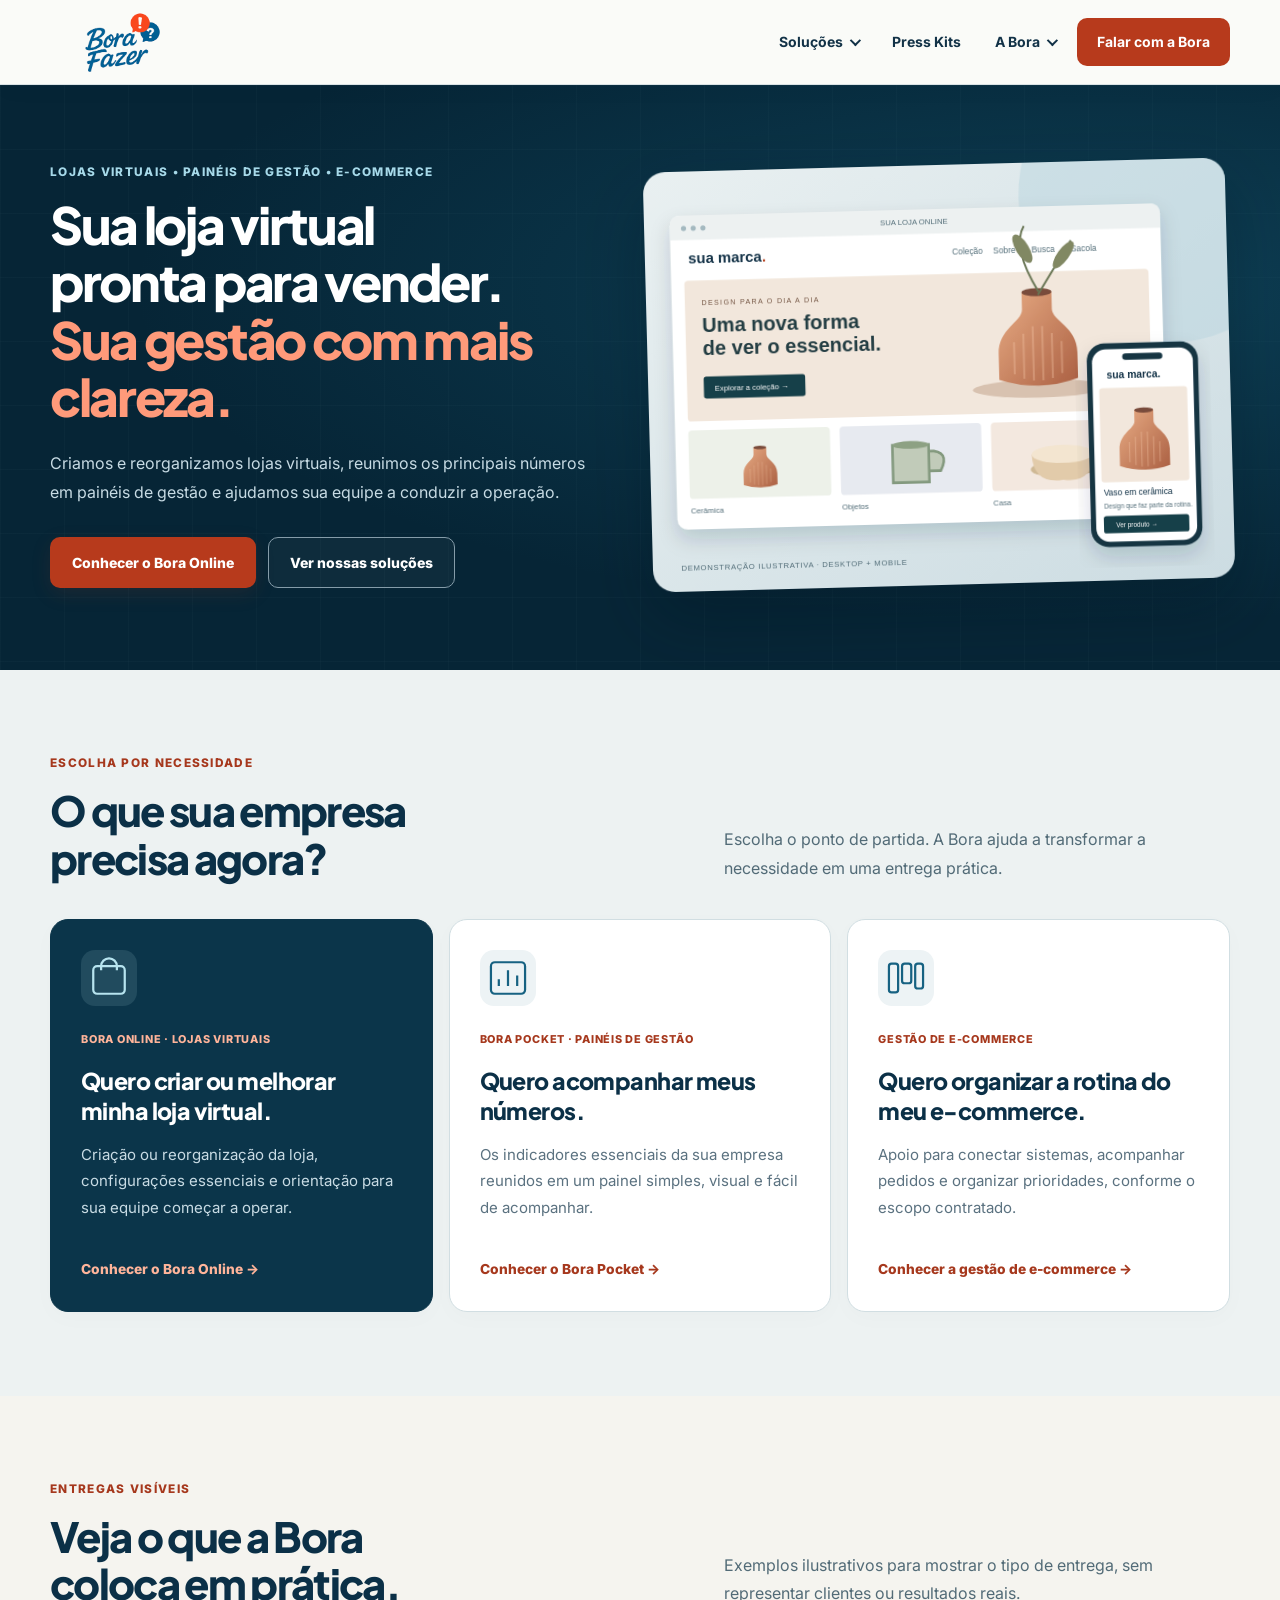
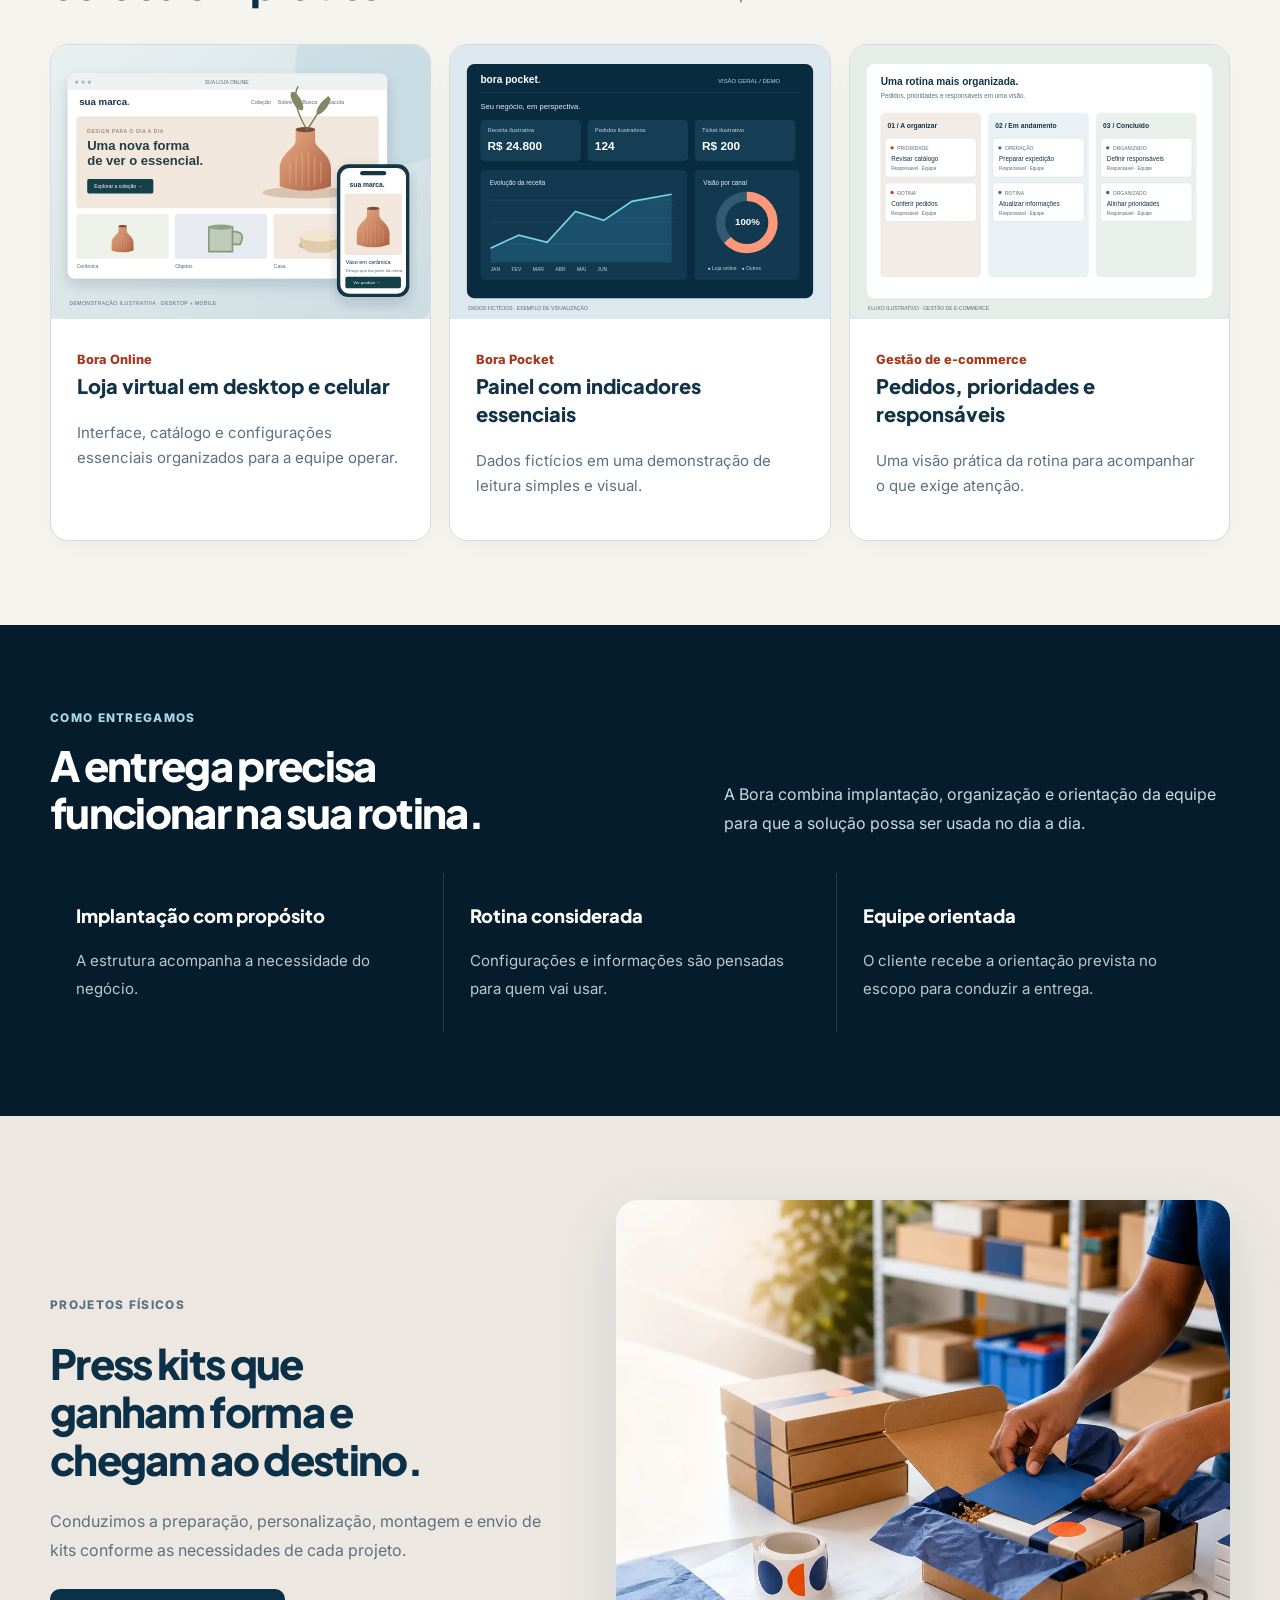
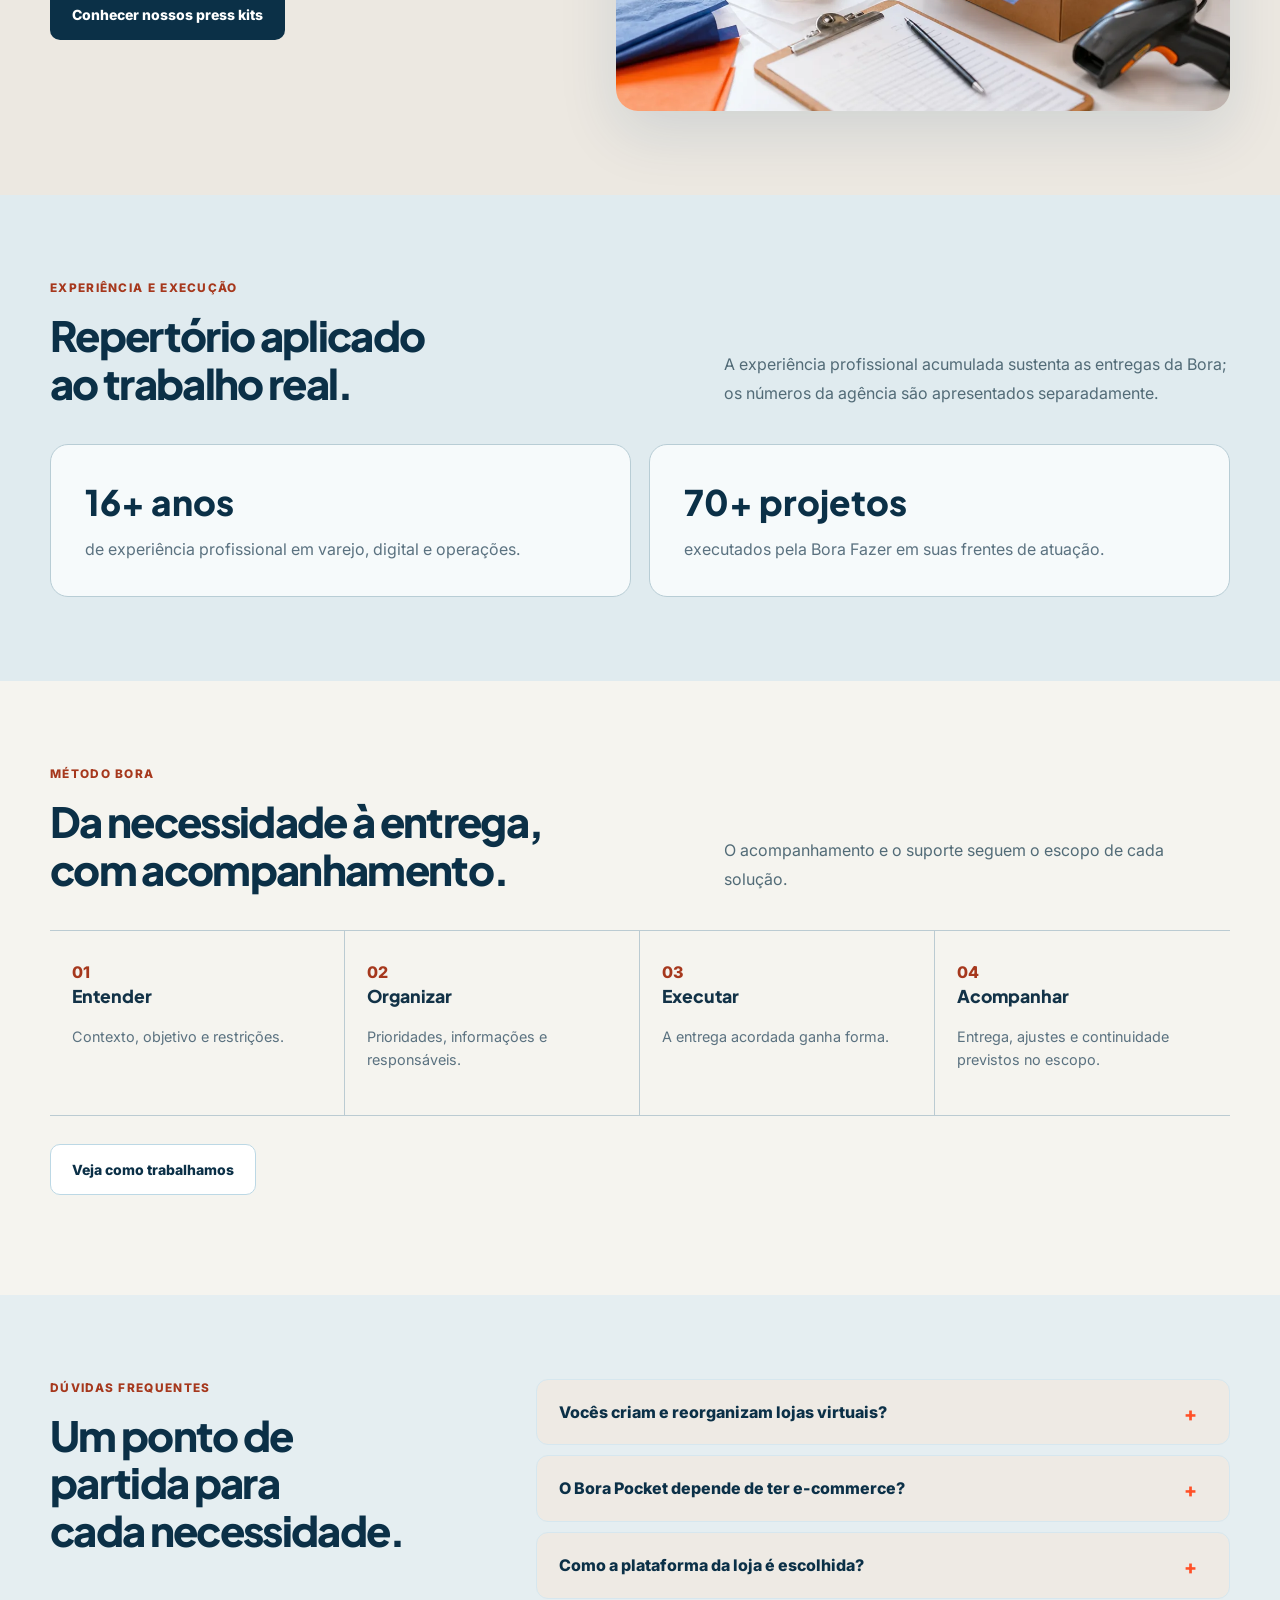
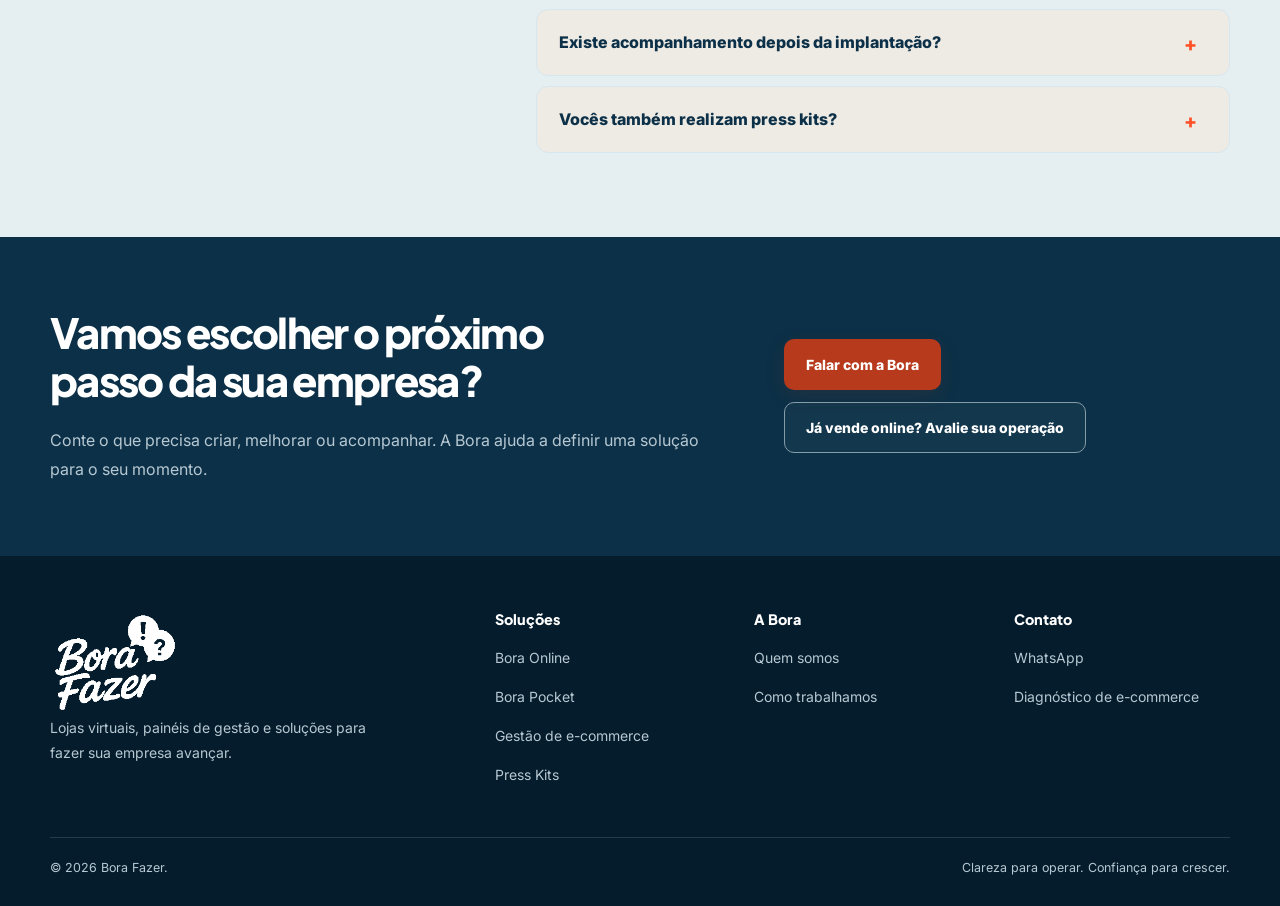
==== commit 563f69b3: "Refina contraste, navegacao e apresentacao visual" ====
--- a/index.html
+++ b/index.html
@@ -1,9 +1,9 @@
-<!doctype html><html lang="pt-BR"><head><meta charset="utf-8"><meta name="viewport" content="width=device-width,initial-scale=1"><title>Bora Fazer | Lojas virtuais, painéis de gestão e e-commerce</title><meta name="description" content="Criamos e reorganizamos lojas virtuais, reunimos indicadores em painéis de gestão e apoiamos a rotina de e-commerce."><link rel="canonical" href="https://www.agenciaborafazer.com.br/"><meta property="og:title" content="Bora Fazer | Lojas virtuais, painéis de gestão e e-commerce"><meta property="og:description" content="Lojas virtuais, painéis de gestão, gestão de e-commerce e press kits com implantação e orientação para sua equipe."><meta property="og:type" content="website"><meta property="og:url" content="https://www.agenciaborafazer.com.br/"><link rel="icon" href="/assets/bora-fazer-logo.png"><link rel="preconnect" href="https://fonts.googleapis.com"><link rel="preconnect" href="https://fonts.gstatic.com" crossorigin><link href="https://fonts.googleapis.com/css2?family=Inter:wght@400;500;600;700&family=Plus+Jakarta+Sans:wght@700;800&display=swap" rel="stylesheet"><link rel="stylesheet" href="/css/style.css"><link rel="stylesheet" href="/css/reposition-v2.css"><script>(function(w,d,s,l,i){w[l]=w[l]||[];w[l].push({'gtm.start':new Date().getTime(),event:'gtm.js'});var f=d.getElementsByTagName(s)[0],j=d.createElement(s),dl=l!='dataLayer'?'&l='+l:'';j.async=true;j.src='https://www.googletagmanager.com/gtm.js?id='+i+dl;f.parentNode.insertBefore(j,f)})(window,document,'script','dataLayer','GTM-T2DK6BD6');</script></head><body class="home-page" data-page-service="geral"><noscript><iframe src="https://www.googletagmanager.com/ns.html?id=GTM-T2DK6BD6" height="0" width="0" style="display:none;visibility:hidden"></iframe></noscript><a class="skip-link" href="#conteudo">Ir para o conteúdo</a>
+<!doctype html><html lang="pt-BR"><head><meta charset="utf-8"><meta name="viewport" content="width=device-width,initial-scale=1"><title>Bora Fazer | Lojas virtuais, painéis de gestão e e-commerce</title><meta name="description" content="Criamos e reorganizamos lojas virtuais, reunimos indicadores em painéis de gestão e apoiamos a rotina de e-commerce."><link rel="canonical" href="https://www.agenciaborafazer.com.br/"><meta property="og:title" content="Bora Fazer | Lojas virtuais, painéis de gestão e e-commerce"><meta property="og:description" content="Lojas virtuais, painéis de gestão, gestão de e-commerce e press kits com implantação e orientação para sua equipe."><meta property="og:type" content="website"><meta property="og:url" content="https://www.agenciaborafazer.com.br/"><link rel="icon" href="/assets/bora-fazer-logo.png"><link rel="preconnect" href="https://fonts.googleapis.com"><link rel="preconnect" href="https://fonts.gstatic.com" crossorigin><link href="https://fonts.googleapis.com/css2?family=Inter:wght@400;500;600;700&family=Plus+Jakarta+Sans:wght@700;800&display=swap" rel="stylesheet"><link rel="stylesheet" href="/css/style.css"><link rel="stylesheet" href="/css/reposition-v2.css"><script>(function(w,d,s,l,i){w[l]=w[l]||[];w[l].push({'gtm.start':new Date().getTime(),event:'gtm.js'});var f=d.getElementsByTagName(s)[0],j=d.createElement(s),dl=l!='dataLayer'?'&l='+l:'';j.async=true;j.src='https://www.googletagmanager.com/gtm.js?id='+i+dl;f.parentNode.insertBefore(j,f)})(window,document,'script','dataLayer','GTM-T2DK6BD6');</script><link rel="stylesheet" href="/css/visual-refinement.css"></head><body class="home-page" data-page-service="geral"><noscript><iframe src="https://www.googletagmanager.com/ns.html?id=GTM-T2DK6BD6" height="0" width="0" style="display:none;visibility:hidden"></iframe></noscript><a class="skip-link" href="#conteudo">Ir para o conteúdo</a>
 <header class="site-header"><div class="container header-inner"><a class="brand" href="/" aria-label="Bora Fazer, início"><img src="/assets/bora-fazer-logo-nav.png" width="146" height="68" alt="Bora Fazer"></a><button class="menu-toggle" data-menu-toggle aria-expanded="false" aria-controls="main-nav" aria-label="Abrir menu"><span></span></button><nav class="nav" id="main-nav" data-nav aria-label="Navegação principal"><div class="nav-group"><button class="nav-trigger" type="button" aria-expanded="false" aria-controls="solutions-menu">Soluções</button><div class="nav-panel" id="solutions-menu"><a href="/bora-online"><b>Bora Online</b><small>Lojas virtuais</small></a><a href="/bora-pocket"><b>Bora Pocket</b><small>Painéis de gestão</small></a><a href="/operacoes-digitais"><b>Gestão de e-commerce</b><small>Acompanhamento da operação</small></a></div></div><a href="/press-kits">Press Kits</a><div class="nav-group"><button class="nav-trigger" type="button" aria-expanded="false" aria-controls="about-menu">A Bora</button><div class="nav-panel" id="about-menu"><a href="/quem-somos"><b>Quem somos</b><small>Experiência aplicada às entregas</small></a><a href="/como-trabalhamos"><b>Como trabalhamos</b><small>Entender, organizar, executar e acompanhar</small></a></div></div><a class="nav-cta" href="https://wa.me/5521967171986" data-cta-id="nav_whatsapp" data-location="navigation" target="_blank" rel="noopener">Falar com a Bora</a></nav></div></header>
 <main id="conteudo">
-<section class="v2-home-hero"><div class="container v2-hero-grid"><div class="v2-hero-copy"><p class="eyebrow light">Lojas virtuais • Painéis de gestão • E-commerce</p><h1>Sua loja virtual pronta para vender.<br><span>Sua gestão com mais clareza.</span></h1><p>Criamos e reorganizamos lojas virtuais, reunimos os principais números em painéis de gestão e ajudamos sua equipe a conduzir a operação.</p><div class="v2-hero-actions"><a class="button button-primary" href="/bora-online" data-cta-id="hero_bora_online">Conhecer o Bora Online</a><a class="button button-ghost" href="#solucoes" data-cta-id="hero_solucoes">Ver nossas soluções</a></div></div><div class="v2-store" aria-label="Demonstração ilustrativa de loja virtual em computador e celular"><div class="v2-laptop"><div class="v2-browser"><i></i><i></i><i></i></div><div class="v2-shopnav"><b>MARCA</b><span>Novidades &nbsp; Categorias &nbsp; Sobre &nbsp; Sacola</span></div><div class="v2-shophero"><div class="v2-shopcopy"><small>NOVA COLEÇÃO</small><strong>Uma loja pensada para a sua marca.</strong><span>Conhecer produtos →</span></div><div class="v2-product-image"></div></div><div class="v2-products"><i></i><i></i><i></i></div></div><div class="v2-phone"><div><b>MARCA</b><i></i><strong>Produto principal</strong><small>Comprar agora</small></div></div><div class="v2-kpi"><small>Visão de gestão</small><strong>Indicadores em um só lugar</strong></div></div></div></section>
-<section class="v2-section v2-solutions" id="solucoes"><div class="container"><div class="v2-section-head"><div><p class="eyebrow">Escolha por necessidade</p><h2>O que sua empresa precisa agora?</h2></div><p>Escolha o ponto de partida. A Bora ajuda a transformar a necessidade em uma entrega prática.</p></div><div class="v2-solution-grid"><article class="v2-card"><span>BORA ONLINE · LOJAS VIRTUAIS</span><h3>Quero criar ou melhorar minha loja virtual.</h3><p>Criação ou reorganização da loja, configurações essenciais e orientação para sua equipe começar a operar.</p><a href="/bora-online">Conhecer o Bora Online →</a></article><article class="v2-card"><span>BORA POCKET · PAINÉIS DE GESTÃO</span><h3>Quero acompanhar meus números.</h3><p>Os indicadores essenciais da sua empresa reunidos em um painel simples, visual e fácil de acompanhar.</p><a href="/bora-pocket">Conhecer o Bora Pocket →</a></article><article class="v2-card"><span>GESTÃO DE E-COMMERCE</span><h3>Quero organizar a rotina do meu e-commerce.</h3><p>Apoio para conectar sistemas, acompanhar pedidos e organizar prioridades, conforme o escopo contratado.</p><a href="/operacoes-digitais">Conhecer a gestão de e-commerce →</a></article></div></div></section>
-<section class="v2-section v2-showcase"><div class="container"><div class="v2-section-head"><div><p class="eyebrow">Entregas visíveis</p><h2>Veja o que a Bora coloca em prática.</h2></div><p>Exemplos ilustrativos para mostrar o tipo de entrega, sem representar clientes ou resultados reais.</p></div><div class="v2-show-grid"><article class="v2-show"><div class="v2-show-visual"><img src="/assets/operacoes-digitais.webp" alt="Exemplo ilustrativo de uma loja virtual organizada"></div><div class="v2-show-copy"><small>Bora Online</small><h3>Loja virtual em desktop e celular</h3><p>Interface, catálogo e configurações essenciais organizados para a equipe operar.</p></div></article><article class="v2-show"><div class="v2-show-visual dark"><div class="mini-dashboard"><i></i><i></i><i></i></div></div><div class="v2-show-copy"><small>Bora Pocket</small><h3>Painel com indicadores essenciais</h3><p>Dados fictícios em uma demonstração de leitura simples e visual.</p></div></article><article class="v2-show"><div class="v2-show-visual"><div class="mini-ops"><i></i><i></i><i></i><i></i></div></div><div class="v2-show-copy"><small>Gestão de e-commerce</small><h3>Pedidos, prioridades e responsáveis</h3><p>Uma visão prática da rotina para acompanhar o que exige atenção.</p></div></article></div></div></section>
+<section class="v2-home-hero"><div class="container v2-hero-grid"><div class="v2-hero-copy"><p class="eyebrow light">Lojas virtuais • Painéis de gestão • E-commerce</p><h1>Sua loja virtual pronta para vender.<br><span>Sua gestão com mais clareza.</span></h1><p>Criamos e reorganizamos lojas virtuais, reunimos os principais números em painéis de gestão e ajudamos sua equipe a conduzir a operação.</p><div class="v2-hero-actions"><a class="button button-primary" href="/bora-online" data-cta-id="hero_bora_online">Conhecer o Bora Online</a><a class="button button-ghost" href="#solucoes" data-cta-id="hero_solucoes">Ver nossas soluções</a></div></div><figure class="bora-store-art"><img src="/assets/loja-demo.svg" width="900" height="650" fetchpriority="high" alt="Demonstração ilustrativa de loja virtual com catálogo de cerâmica, em computador e celular"></figure></div></section>
+<section class="v2-section v2-solutions" id="solucoes"><div class="container"><div class="v2-section-head"><div><p class="eyebrow">Escolha por necessidade</p><h2>O que sua empresa precisa agora?</h2></div><p>Escolha o ponto de partida. A Bora ajuda a transformar a necessidade em uma entrega prática.</p></div><div class="v2-solution-grid"><article class="v2-card"><svg class="solution-icon" viewBox="0 0 32 32" aria-hidden="true" fill="none" stroke="currentColor" stroke-width="1.7"><rect x="4" y="7" width="24" height="21" rx="3"/><path d="M10 10V7a6 6 0 0 1 12 0v3"/></svg><span>BORA ONLINE · LOJAS VIRTUAIS</span><h3>Quero criar ou melhorar minha loja virtual.</h3><p>Criação ou reorganização da loja, configurações essenciais e orientação para sua equipe começar a operar.</p><a href="/bora-online">Conhecer o Bora Online →</a></article><article class="v2-card"><svg class="solution-icon" viewBox="0 0 32 32" aria-hidden="true" fill="none" stroke="currentColor" stroke-width="1.7"><rect x="3" y="4" width="26" height="24" rx="3"/><path d="M9 22v-5m7 5V10m7 12v-8"/></svg><span>BORA POCKET · PAINÉIS DE GESTÃO</span><h3>Quero acompanhar meus números.</h3><p>Os indicadores essenciais da sua empresa reunidos em um painel simples, visual e fácil de acompanhar.</p><a href="/bora-pocket">Conhecer o Bora Pocket →</a></article><article class="v2-card"><svg class="solution-icon" viewBox="0 0 32 32" aria-hidden="true" fill="none" stroke="currentColor" stroke-width="1.7"><rect x="3" y="5" width="7" height="22" rx="2"/><rect x="13" y="5" width="7" height="15" rx="2"/><rect x="23" y="5" width="6" height="19" rx="2"/></svg><span>GESTÃO DE E-COMMERCE</span><h3>Quero organizar a rotina do meu e-commerce.</h3><p>Apoio para conectar sistemas, acompanhar pedidos e organizar prioridades, conforme o escopo contratado.</p><a href="/operacoes-digitais">Conhecer a gestão de e-commerce →</a></article></div></div></section>
+<section class="v2-section v2-showcase"><div class="container"><div class="v2-section-head"><div><p class="eyebrow">Entregas visíveis</p><h2>Veja o que a Bora coloca em prática.</h2></div><p>Exemplos ilustrativos para mostrar o tipo de entrega, sem representar clientes ou resultados reais.</p></div><div class="v2-show-grid"><article class="v2-show"><div class="v2-show-visual"><img src="/assets/loja-demo.svg" width="900" height="650" alt="Loja virtual ilustrativa com catálogo e versão para celular"></div><div class="v2-show-copy"><small>Bora Online</small><h3>Loja virtual em desktop e celular</h3><p>Interface, catálogo e configurações essenciais organizados para a equipe operar.</p></div></article><article class="v2-show"><div class="v2-show-visual dark"><img src="/assets/painel-demo.svg" width="900" height="650" alt="Painel ilustrativo com indicadores, gráfico de receita e visão por canal; dados fictícios"></div><div class="v2-show-copy"><small>Bora Pocket</small><h3>Painel com indicadores essenciais</h3><p>Dados fictícios em uma demonstração de leitura simples e visual.</p></div></article><article class="v2-show"><div class="v2-show-visual"><img src="/assets/operacao-demo.svg" width="900" height="650" alt="Quadro ilustrativo de tarefas a organizar, em andamento e concluídas"></div><div class="v2-show-copy"><small>Gestão de e-commerce</small><h3>Pedidos, prioridades e responsáveis</h3><p>Uma visão prática da rotina para acompanhar o que exige atenção.</p></div></article></div></div></section>
 <section class="v2-section v2-difference"><div class="container"><div class="v2-section-head"><div><p class="eyebrow light">Como entregamos</p><h2>A entrega precisa funcionar na sua rotina.</h2></div><p>A Bora combina implantação, organização e orientação da equipe para que a solução possa ser usada no dia a dia.</p></div><div class="v2-point-grid"><article class="v2-point"><h3>Implantação com propósito</h3><p>A estrutura acompanha a necessidade do negócio.</p></article><article class="v2-point"><h3>Rotina considerada</h3><p>Configurações e informações são pensadas para quem vai usar.</p></article><article class="v2-point"><h3>Equipe orientada</h3><p>O cliente recebe a orientação prevista no escopo para conduzir a entrega.</p></article></div></div></section>
 <section class="v2-section v2-press"><div class="container v2-press-grid"><div class="v2-press-copy"><p class="eyebrow">Projetos físicos</p><h2>Press kits que ganham forma e chegam ao destino.</h2><p>Conduzimos a preparação, personalização, montagem e envio de kits conforme as necessidades de cada projeto.</p><a class="button button-dark" href="/press-kits">Conhecer nossos press kits</a></div><figure class="v2-press-photo"><img src="/assets/hero-operacao-editorial.webp" width="1672" height="941" alt="Materiais organizados para montagem de press kits"></figure></div></section>
 <section class="v2-section v2-proof"><div class="container"><div class="v2-section-head"><div><p class="eyebrow">Experiência e execução</p><h2>Repertório aplicado ao trabalho real.</h2></div><p>A experiência profissional acumulada sustenta as entregas da Bora; os números da agência são apresentados separadamente.</p></div><div class="v2-proof-grid"><article class="v2-proof-card"><strong>16+ anos</strong><span>de experiência profissional em varejo, digital e operações.</span></article><article class="v2-proof-card"><strong>70+ projetos</strong><span>executados pela Bora Fazer em suas frentes de atuação.</span></article></div></div></section>
--- a/css/visual-refinement.css
+++ b/css/visual-refinement.css
@@ -0,0 +1,25 @@
+/* Refinamento visual compartilhado. */
+[hidden]{display:none!important}
+.site-header,.home-page .site-header,.home-page .site-header.is-scrolled{position:sticky;inset:0 0 auto;background:rgba(250,251,248,.98);border-bottom:1px solid #d9e2e5;box-shadow:0 4px 24px #092b4007}
+.header-inner{height:84px}.brand img{filter:none!important;width:145px;height:65px}
+.site-header .nav>a,.home-page .site-header .nav>a,.site-header .nav-trigger{color:#123247;font-size:.875rem;font-weight:700}
+.site-header .nav>a:hover,.home-page .site-header .nav>a:hover,.site-header .nav-trigger:hover,.site-header .nav-trigger.has-current,.site-header .nav-trigger[aria-expanded=true]{color:#a63719;background:#f4e9e2;border-radius:8px}
+.site-header .nav .nav-cta,.home-page .site-header .nav .nav-cta{background:#b73a1c;color:#fff;padding:12px 20px}.site-header .nav .nav-cta:hover,.home-page .site-header .nav .nav-cta:hover{background:#942d16;color:#fff}
+.site-header .nav-panel{top:calc(100% + 16px);padding:8px;background:#fff;border-color:#d3dfe4;border-radius:14px}.site-header .nav-panel a,.home-page .site-header .nav-panel a{padding:14px;color:#123247}.site-header .nav-panel b{font-size:.9rem}.site-header .nav-panel small{font-size:.77rem;line-height:1.5;color:#526b77}
+.site-header .menu-toggle,.home-page .site-header .menu-toggle{color:#123247;background:#fff;border:1px solid #c9d9e0}
+:focus-visible{outline:3px solid #147da6;outline-offset:4px}
+.button{min-height:50px;padding:13px 21px;font-size:.875rem;border-radius:10px}.button-primary{background:#b73a1c;color:#fff;box-shadow:0 6px 20px #ae3b1e22}.button-primary:hover{background:#942d16}.button-ghost{background:#ffffff08;border-color:#859ca9}.button-ghost:hover{background:#ffffff16}
+.eyebrow{color:#a6381d;font-size:.74rem;line-height:1.6;letter-spacing:.11em}.eyebrow.light,.online-hero .eyebrow{color:#a6d9e9}
+.v2-home-hero,.online-hero{padding:78px 0 82px;background-color:#062536}.v2-home-hero:before{background-image:radial-gradient(ellipse at 85% 35%,#17658266,transparent 62%),linear-gradient(#8cbac608 1px,transparent 1px),linear-gradient(90deg,#8cbac608 1px,transparent 1px);background-size:auto,64px 64px,64px 64px}
+.v2-hero-grid,.online-hero-grid{grid-template-columns:1fr 1.05fr;gap:44px}.v2-hero-copy h1,.online-hero-copy h1{font-size:clamp(2.6rem,4vw,3.55rem);letter-spacing:-.045em;line-height:1.12;text-wrap:balance}.v2-hero-copy h1 span,.online-hero-copy h1 span{color:#ff9a7a}.v2-hero-copy>p:not(.eyebrow),.online-lead{font-size:1rem;line-height:1.8;color:#c7dbe4}
+.bora-store-art{position:relative;margin:0;min-width:0;transform:rotate(-1.5deg);filter:drop-shadow(0 26px 32px #00101b45)}.bora-store-art img{display:block;width:100%;height:auto;border-radius:22px}
+.v2-section,.online-section{padding:84px 0}.v2-section-head{gap:56px;margin-bottom:36px}.v2-section h2,.v2-final h2,.online-heading h2,.compare-copy h2,.tech-layout h2,.faq-layout>div h2,.contact-online-copy h2{font-size:clamp(2rem,3.25vw,2.8rem);line-height:1.15;letter-spacing:-.04em;text-wrap:balance}.v2-page-hero h1{font-size:clamp(2.5rem,4.5vw,3.65rem);line-height:1.12;letter-spacing:-.045em}.v2-section-head>p{font-size:1rem;line-height:1.8;color:#526b77}
+.v2-solutions{background:#edf2f2}.v2-card{position:relative;min-height:380px;padding:30px;background:#fff;border-color:#d1dee2;box-shadow:0 6px 24px #173d4905;transition:transform .2s,box-shadow .2s}.v2-card:hover{transform:translateY(-4px);box-shadow:0 16px 36px #173d4912}.v2-card:first-child{background:#0b354a;border-color:#0b354a}.solution-icon{width:42px;height:42px;padding:7px;margin-bottom:25px;box-sizing:content-box;border-radius:14px;background:#edf3f5;color:#176282}.v2-card:first-child .solution-icon{background:#214b5e;color:#b7e4ef}.v2-card span{color:#a6381d;font-size:.68rem;letter-spacing:.07em}.v2-card:first-child span{color:#ffb49a}.v2-card h3{margin:17px 0 16px;font-size:1.45rem;line-height:1.3;letter-spacing:-.025em}.v2-card p{font-size:.94rem;line-height:1.75}.v2-card:first-child p{color:#c8dbe4}.v2-card a{padding-top:22px;font-size:.86rem;color:#a6381d}.v2-card:first-child a{color:#ffb49a}
+.v2-show-visual,.v2-show-visual.dark{height:auto;aspect-ratio:900/650;padding:0;background:#dce8ed}.v2-show-visual img{width:100%;height:100%;object-fit:contain;border-radius:0}.v2-show{box-shadow:0 8px 30px #103a4708}.v2-show-copy{padding:26px}.v2-show-copy small{color:#a6381d;font-size:.8rem}.v2-show-copy h3{line-height:1.4}.v2-show-copy p{font-size:.94rem;line-height:1.7}
+.v2-difference .v2-section-head>p{color:#c7dbe4}.v2-point p{font-size:.94rem;line-height:1.8}.v2-point{padding:30px 26px}.v2-point h3{line-height:1.4}.v2-press-photo{margin:0}.v2-press-photo img{aspect-ratio:1.2;object-fit:cover;object-position:75% center}.v2-press-copy p{line-height:1.8;margin:24px 0}.v2-method-grid p{font-size:.9rem}.v2-method-grid span{color:#a6381d}.v2-method-grid article{padding:28px 22px}.v2-proof-card{background:#f6fafb}.v2-proof-card strong{margin-bottom:12px}
+.v2-final-grid{display:grid;grid-template-columns:1.2fr .8fr;gap:64px}.v2-final-actions{justify-content:flex-start}.v2-final p{margin:22px 0 0;line-height:1.8}.v2-footer p,.v2-footer a{font-size:.875rem;line-height:1.8}.v2-footer b{font-size:.9rem}.v2-footer-bottom{font-size:.78rem}.v2-footer a{padding:3px 0}.faq details{border-radius:12px}.faq summary{line-height:1.55;padding-right:32px}.v2-info p{line-height:1.8}.v2-crosslinks span{font-size:.875rem}
+.audience-grid{gap:12px;background:none;border:0}.audience-grid article,.delivery-grid article,.expect-grid article{border-radius:14px;border:1px solid #cad8de}.audience-grid p,.online-steps p,.expect-grid span,.delivery-grid p{font-size:.94rem;line-height:1.75}.audience-grid span,.delivery-grid article>span,.online-steps span,.compare-ready small{color:#a6381d}.delivery-grid .delivery-feature>span{color:#ffb49a}.delivery-grid .delivery-feature{grid-row:auto;min-height:0}.delivery-grid .delivery-feature h3{font-size:1.25rem}.delivery-grid .delivery-feature p{color:#c8dbe4}.delivery-feature ul{margin-top:20px}.online-form{border-radius:18px}.online-form .field label,.online-form .form-note{color:#c7dbe4}.online-form input::placeholder,.online-form textarea::placeholder{color:#a7c0ce}
+@media(max-width:1080px){.v2-hero-grid,.online-hero-grid{grid-template-columns:1fr;gap:44px}.v2-hero-copy,.online-hero-copy{max-width:700px}.bora-store-art{width:min(100%,730px);margin:auto;transform:none}.v2-solution-grid,.v2-show-grid{grid-template-columns:repeat(3,1fr)}.v2-card{padding:22px}.v2-card h3{font-size:1.25rem}}
+@media(max-width:860px){.site-header .nav,.home-page .site-header .nav,.home-page .site-header.is-scrolled .nav{inset:84px 0 auto;background:#fafbf8;max-height:calc(100dvh - 84px);padding:18px 22px}.site-header .nav-panel{position:static;margin:4px 0 12px;box-shadow:none}.site-header .nav>a,.site-header .nav-trigger{min-height:48px}.v2-solution-grid,.v2-show-grid{grid-template-columns:1fr}.v2-card{min-height:0;padding:28px}.v2-card h3{font-size:1.5rem}.v2-show{display:grid;grid-template-columns:1fr 1fr}.v2-show-visual{align-self:center}.v2-final-grid{grid-template-columns:1fr;gap:28px}.v2-section-head{gap:20px}}
+@media(max-width:600px){.container{width:calc(100% - 36px)}.header-inner{height:76px}.brand img{height:59px;width:126px}.site-header .nav,.home-page .site-header .nav,.home-page .site-header.is-scrolled .nav{top:76px;max-height:calc(100dvh - 76px)}.v2-home-hero,.online-hero{padding:48px 0 54px}.v2-hero-copy h1,.online-hero-copy h1{font-size:clamp(2.2rem,9.4vw,3rem);line-height:1.13}.v2-hero-copy>p:not(.eyebrow),.online-lead{font-size:.96rem}.v2-hero-actions,.online-hero .hero-actions{display:grid}.v2-hero-grid,.online-hero-grid{gap:34px}.v2-section,.online-section{padding:58px 0}.v2-section h2,.v2-final h2{font-size:2rem}.v2-show{display:block}.v2-press-grid{gap:30px}.v2-press-photo img{aspect-ratio:1.3}.v2-footer{padding-top:40px}.v2-footer-grid{gap:26px}.v2-final-actions{display:grid;width:100%}.v2-final-actions .button{width:100%}.v2-page-hero{padding:52px 0}.v2-page-hero h1{font-size:2.4rem}.v2-proof-card{padding:26px}.v2-section-head{margin-bottom:28px}.bora-store-art img{border-radius:14px}}
+@media(prefers-reduced-motion:reduce){*,*:before,*:after{scroll-behavior:auto!important;transition:none!important;animation:none!important}}
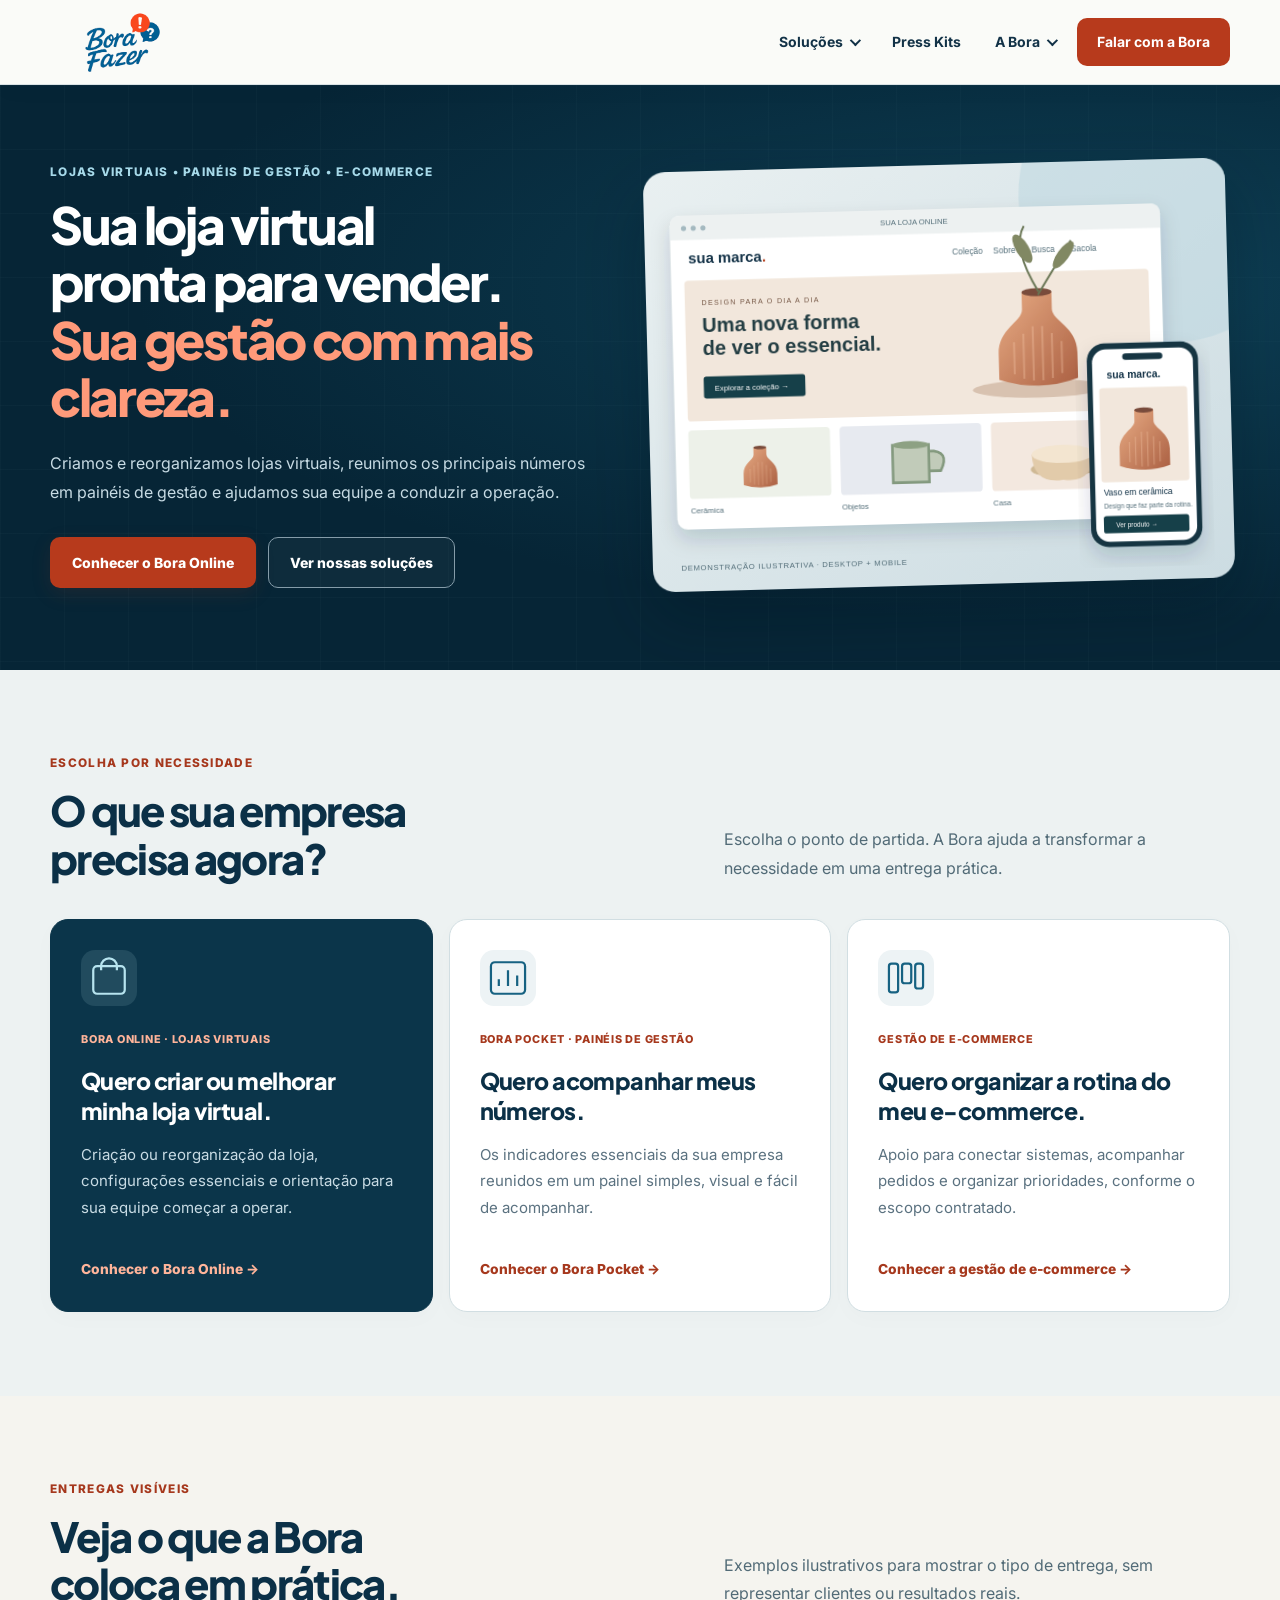
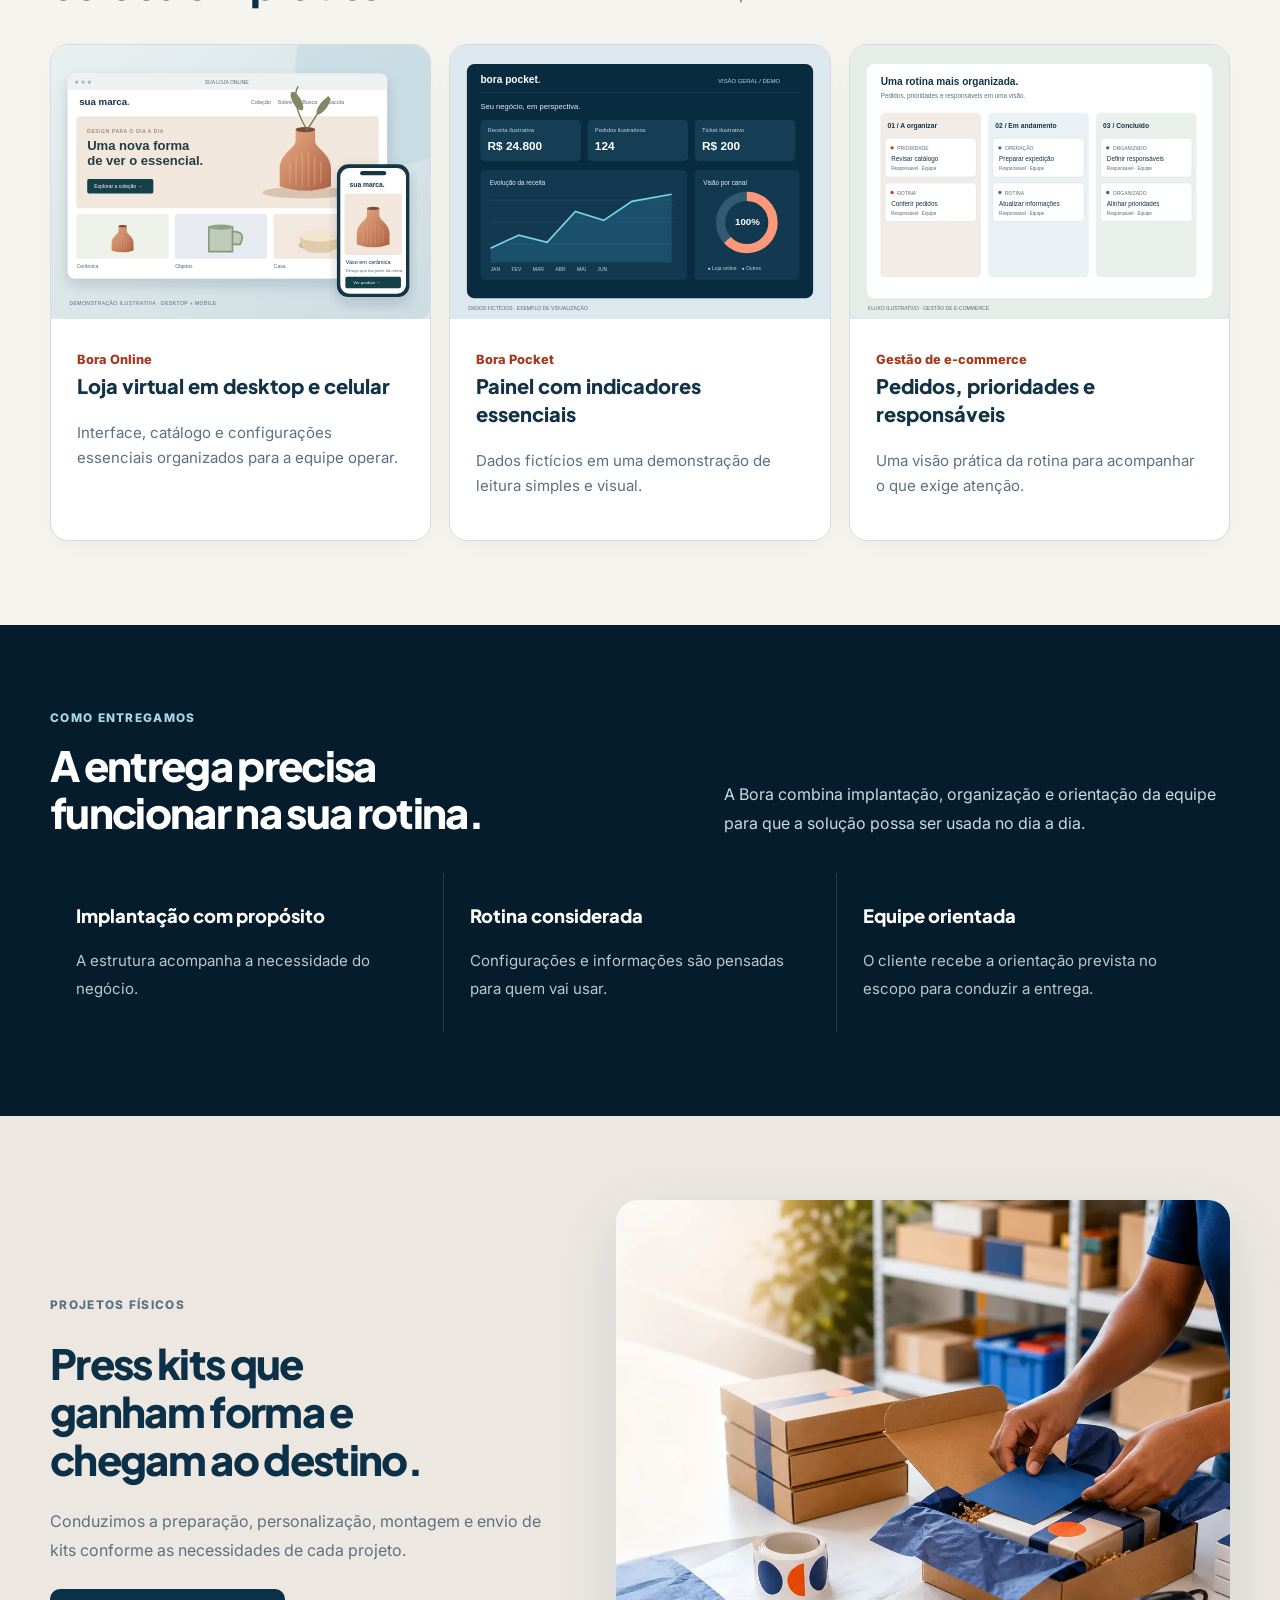
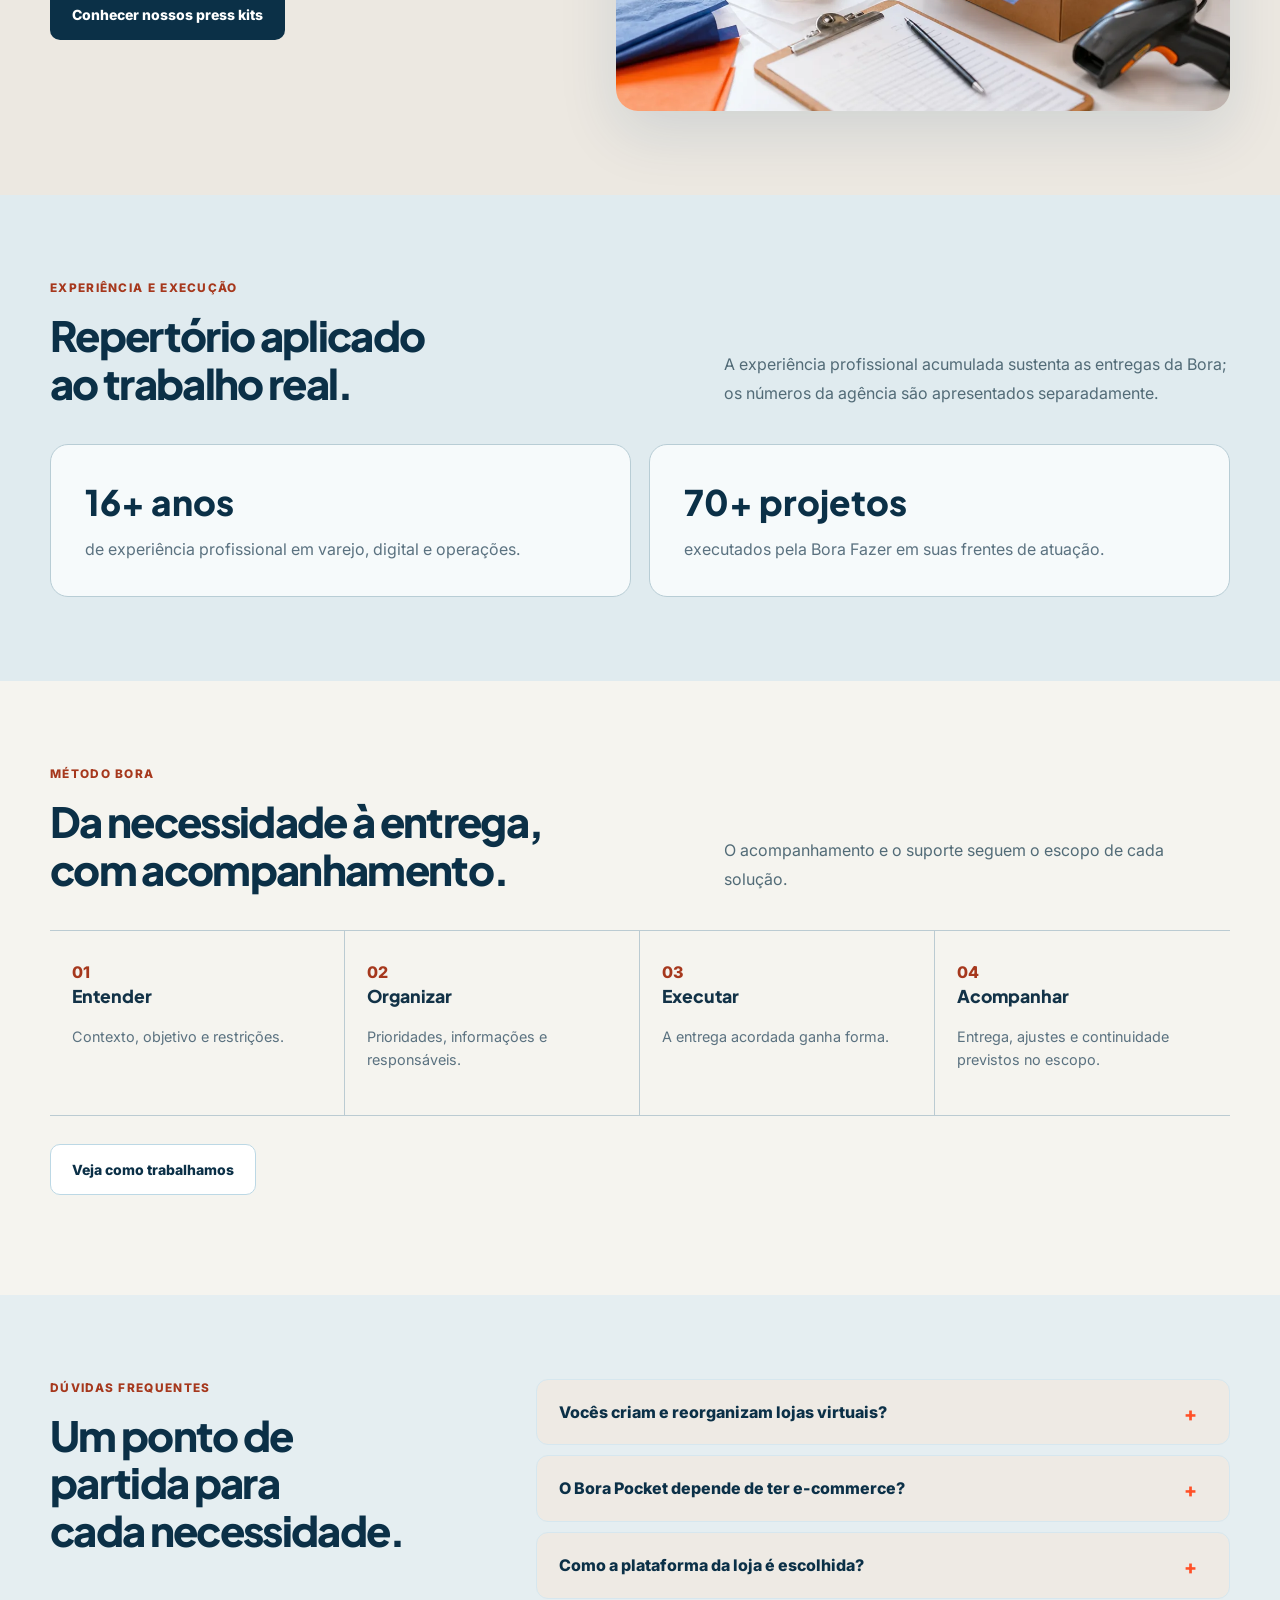
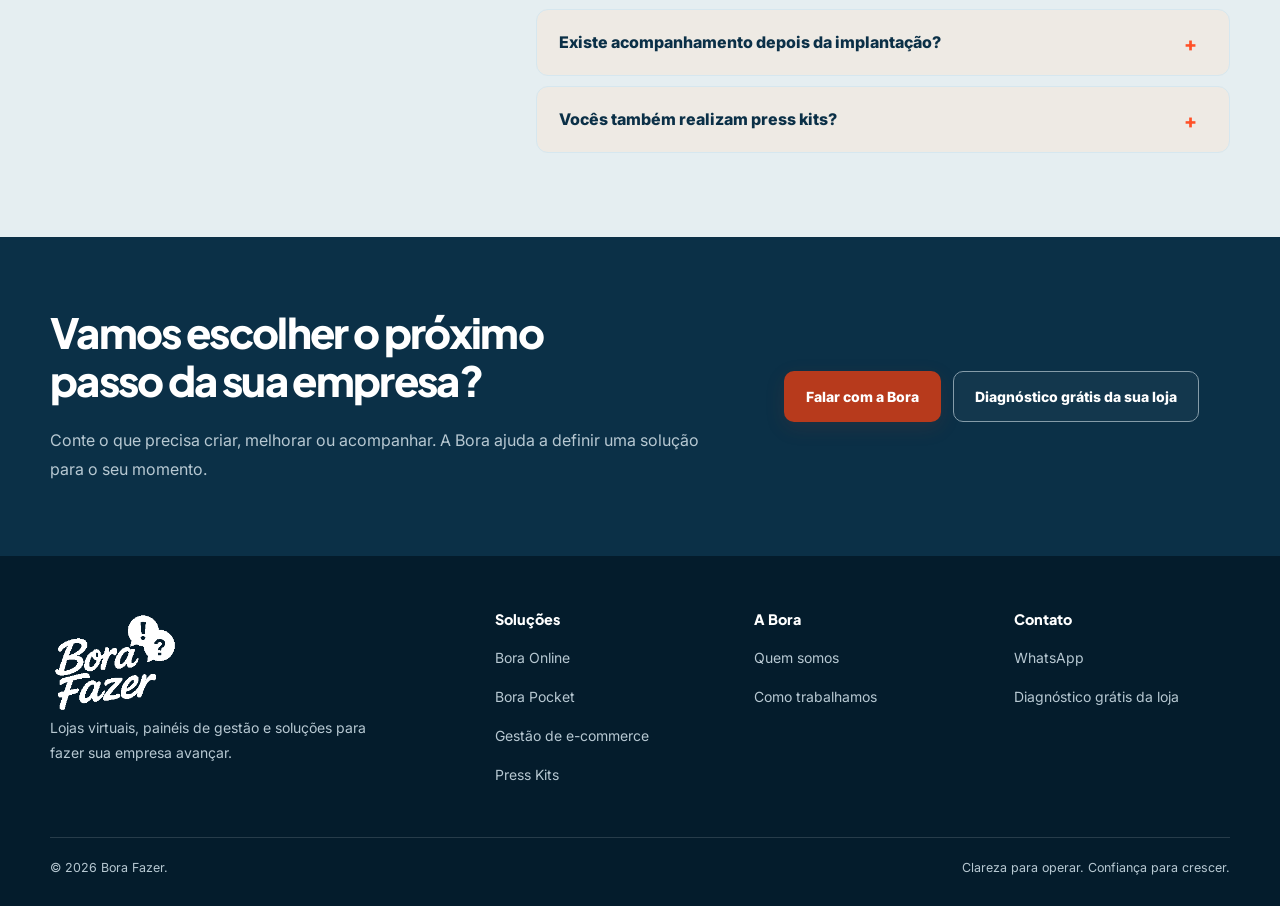
==== commit 5453a8b3: "Novo diagnóstico grátis da loja online no /diagnostico/ - Substitui o iframe externo (Diagnóstico da" ====
--- a/index.html
+++ b/index.html
@@ -9,6 +9,6 @@
 <section class="v2-section v2-proof"><div class="container"><div class="v2-section-head"><div><p class="eyebrow">Experiência e execução</p><h2>Repertório aplicado ao trabalho real.</h2></div><p>A experiência profissional acumulada sustenta as entregas da Bora; os números da agência são apresentados separadamente.</p></div><div class="v2-proof-grid"><article class="v2-proof-card"><strong>16+ anos</strong><span>de experiência profissional em varejo, digital e operações.</span></article><article class="v2-proof-card"><strong>70+ projetos</strong><span>executados pela Bora Fazer em suas frentes de atuação.</span></article></div></div></section>
 <section class="v2-section"><div class="container"><div class="v2-section-head"><div><p class="eyebrow">Método Bora</p><h2>Da necessidade à entrega, com acompanhamento.</h2></div><p>O acompanhamento e o suporte seguem o escopo de cada solução.</p></div><div class="v2-method-grid"><article><span>01</span><h3>Entender</h3><p>Contexto, objetivo e restrições.</p></article><article><span>02</span><h3>Organizar</h3><p>Prioridades, informações e responsáveis.</p></article><article><span>03</span><h3>Executar</h3><p>A entrega acordada ganha forma.</p></article><article><span>04</span><h3>Acompanhar</h3><p>Entrega, ajustes e continuidade previstos no escopo.</p></article></div><p style="margin-top:28px"><a class="button button-secondary" href="/como-trabalhamos">Veja como trabalhamos</a></p></div></section>
 <section class="v2-section v2-faq-contact"><div class="container v2-faq-grid"><div><p class="eyebrow">Dúvidas frequentes</p><h2>Um ponto de partida para cada necessidade.</h2></div><div class="faq"><details><summary>Vocês criam e reorganizam lojas virtuais?</summary><p>Sim. O Bora Online atende tanto a criação quanto a reorganização, com escopo definido conforme o cenário.</p></details><details><summary>O Bora Pocket depende de ter e-commerce?</summary><p>Não. O Pocket é uma oferta independente para empresas que precisam acompanhar indicadores.</p></details><details><summary>Como a plataforma da loja é escolhida?</summary><p>A escolha considera necessidades, rotina, integrações e capacidade da equipe. Nuvemshop e WooCommerce são possibilidades, não condições.</p></details><details><summary>Existe acompanhamento depois da implantação?</summary><p>O formato de acompanhamento depende da solução e do escopo contratado.</p></details><details><summary>Vocês também realizam press kits?</summary><p>Sim. Recebimento, preparação, personalização, montagem e envio são definidos conforme cada projeto.</p></details></div></div></section>
-<section class="v2-final"><div class="container v2-final-grid"><div><h2>Vamos escolher o próximo passo da sua empresa?</h2><p>Conte o que precisa criar, melhorar ou acompanhar. A Bora ajuda a definir uma solução para o seu momento.</p></div><div class="v2-final-actions"><a class="button button-primary" href="https://wa.me/5521967171986" target="_blank" rel="noopener">Falar com a Bora</a><a class="button button-ghost" href="/diagnostico/">Já vende online? Avalie sua operação</a></div></div></section>
+<section class="v2-final"><div class="container v2-final-grid"><div><h2>Vamos escolher o próximo passo da sua empresa?</h2><p>Conte o que precisa criar, melhorar ou acompanhar. A Bora ajuda a definir uma solução para o seu momento.</p></div><div class="v2-final-actions"><a class="button button-primary" href="https://wa.me/5521967171986" target="_blank" rel="noopener">Falar com a Bora</a><a class="button button-ghost" href="/diagnostico/" data-cta-id="home_final_diagnostico" data-section="final">Diagnóstico grátis da sua loja</a></div></div></section>
 </main>
-<footer class="v2-footer"><div class="container"><div class="v2-footer-grid"><div><img src="/assets/bora-fazer-logo-nav.png" width="132" height="66" alt="Bora Fazer"><p>Lojas virtuais, painéis de gestão e soluções para fazer sua empresa avançar.</p></div><div><b>Soluções</b><a href="/bora-online">Bora Online</a><a href="/bora-pocket">Bora Pocket</a><a href="/operacoes-digitais">Gestão de e-commerce</a><a href="/press-kits">Press Kits</a></div><div><b>A Bora</b><a href="/quem-somos">Quem somos</a><a href="/como-trabalhamos">Como trabalhamos</a></div><div><b>Contato</b><a href="https://wa.me/5521967171986" target="_blank" rel="noopener">WhatsApp</a><a href="/diagnostico/">Diagnóstico de e-commerce</a></div></div><div class="v2-footer-bottom"><span>© 2026 Bora Fazer.</span><span>Clareza para operar. Confiança para crescer.</span></div></div></footer><script src="/js/main.js"></script></body></html>
+<footer class="v2-footer"><div class="container"><div class="v2-footer-grid"><div><img src="/assets/bora-fazer-logo-nav.png" width="132" height="66" alt="Bora Fazer"><p>Lojas virtuais, painéis de gestão e soluções para fazer sua empresa avançar.</p></div><div><b>Soluções</b><a href="/bora-online">Bora Online</a><a href="/bora-pocket">Bora Pocket</a><a href="/operacoes-digitais">Gestão de e-commerce</a><a href="/press-kits">Press Kits</a></div><div><b>A Bora</b><a href="/quem-somos">Quem somos</a><a href="/como-trabalhamos">Como trabalhamos</a></div><div><b>Contato</b><a href="https://wa.me/5521967171986" target="_blank" rel="noopener">WhatsApp</a><a href="/diagnostico/">Diagnóstico grátis da loja</a></div></div><div class="v2-footer-bottom"><span>© 2026 Bora Fazer.</span><span>Clareza para operar. Confiança para crescer.</span></div></div></footer><script src="/js/main.js"></script></body></html>
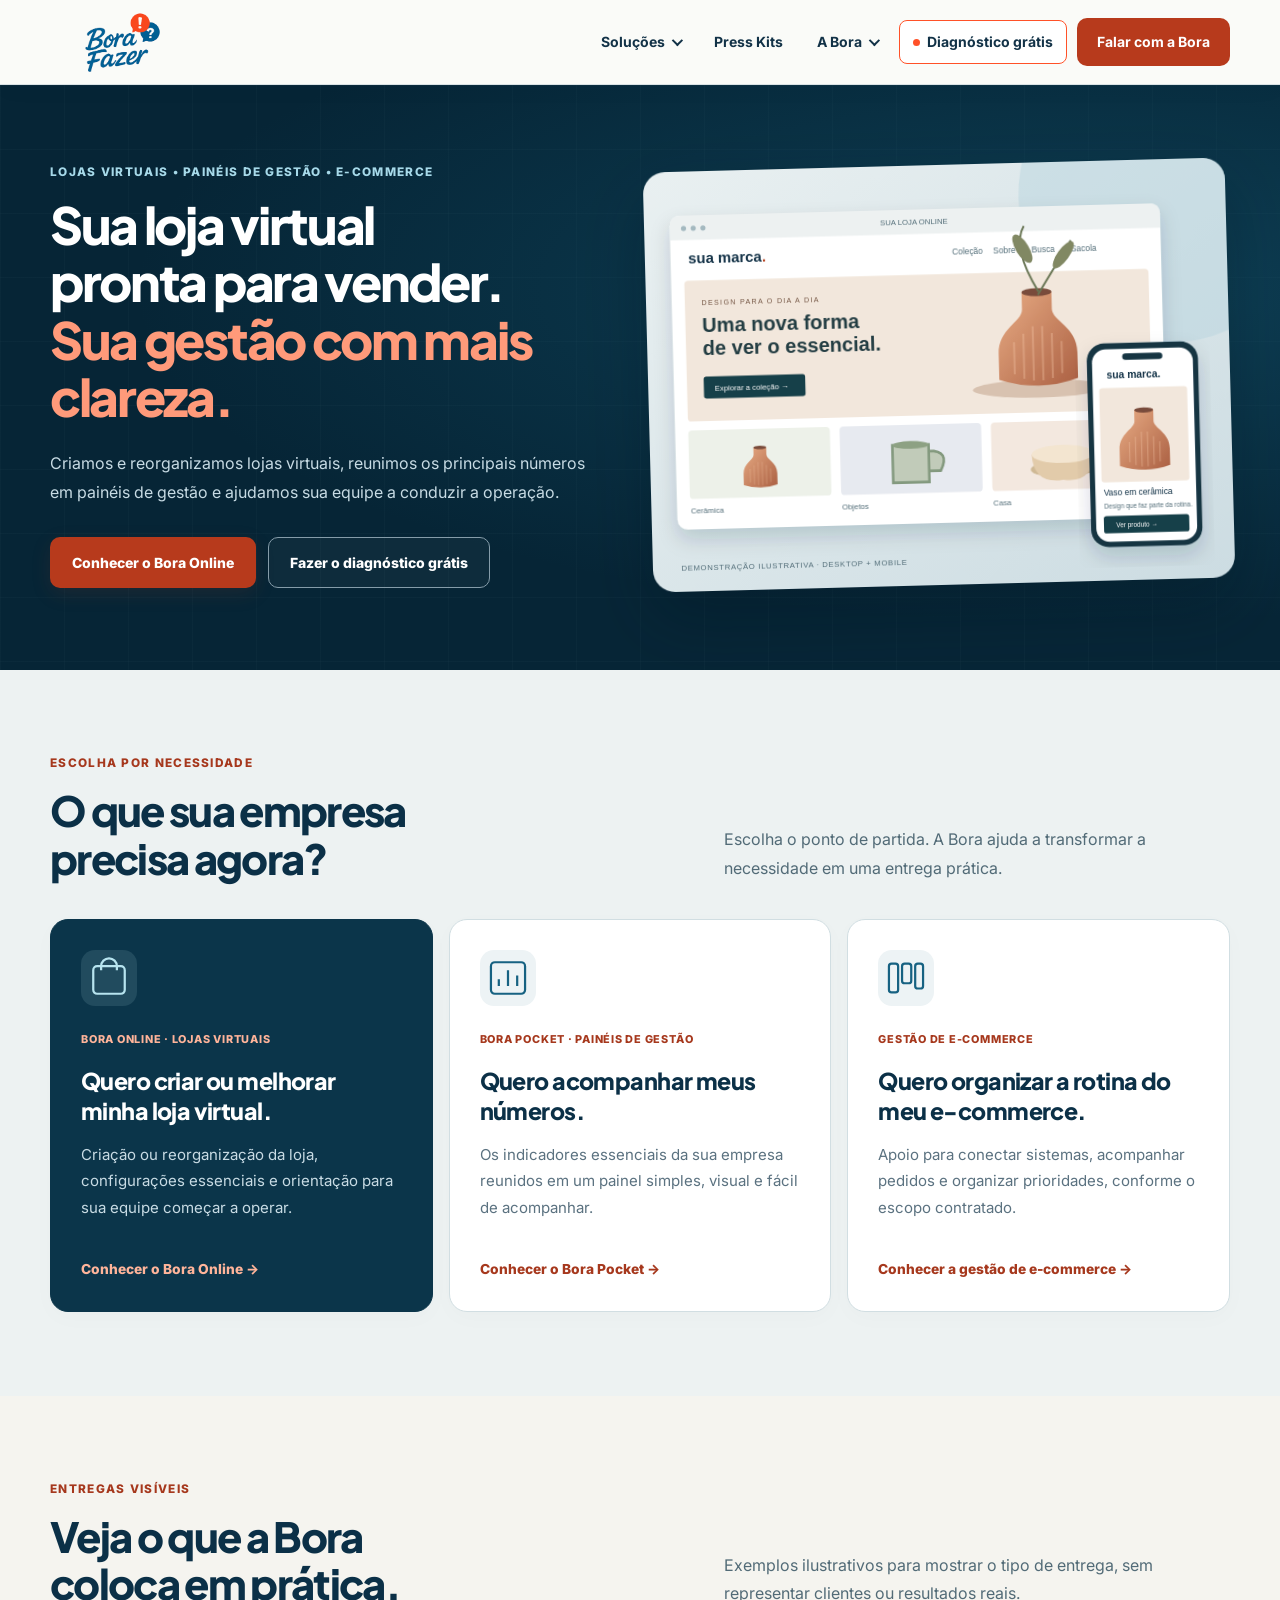
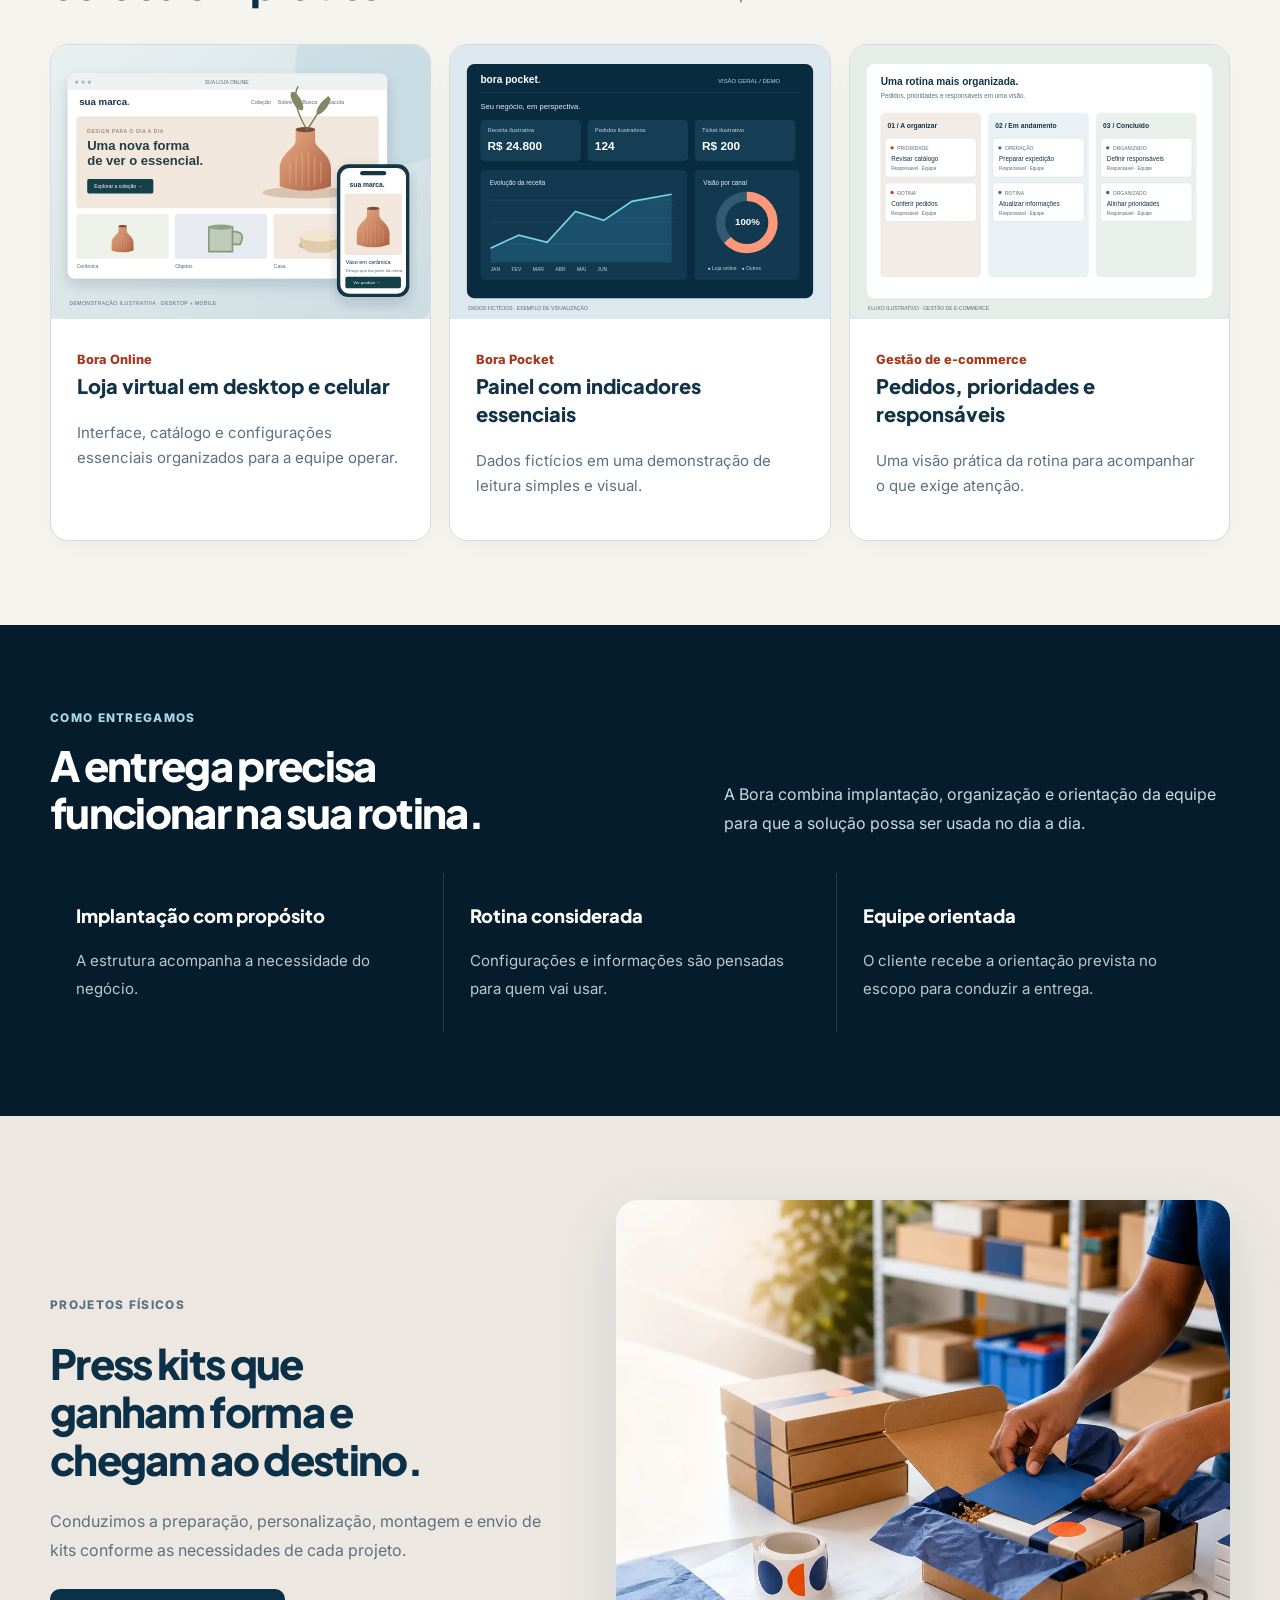
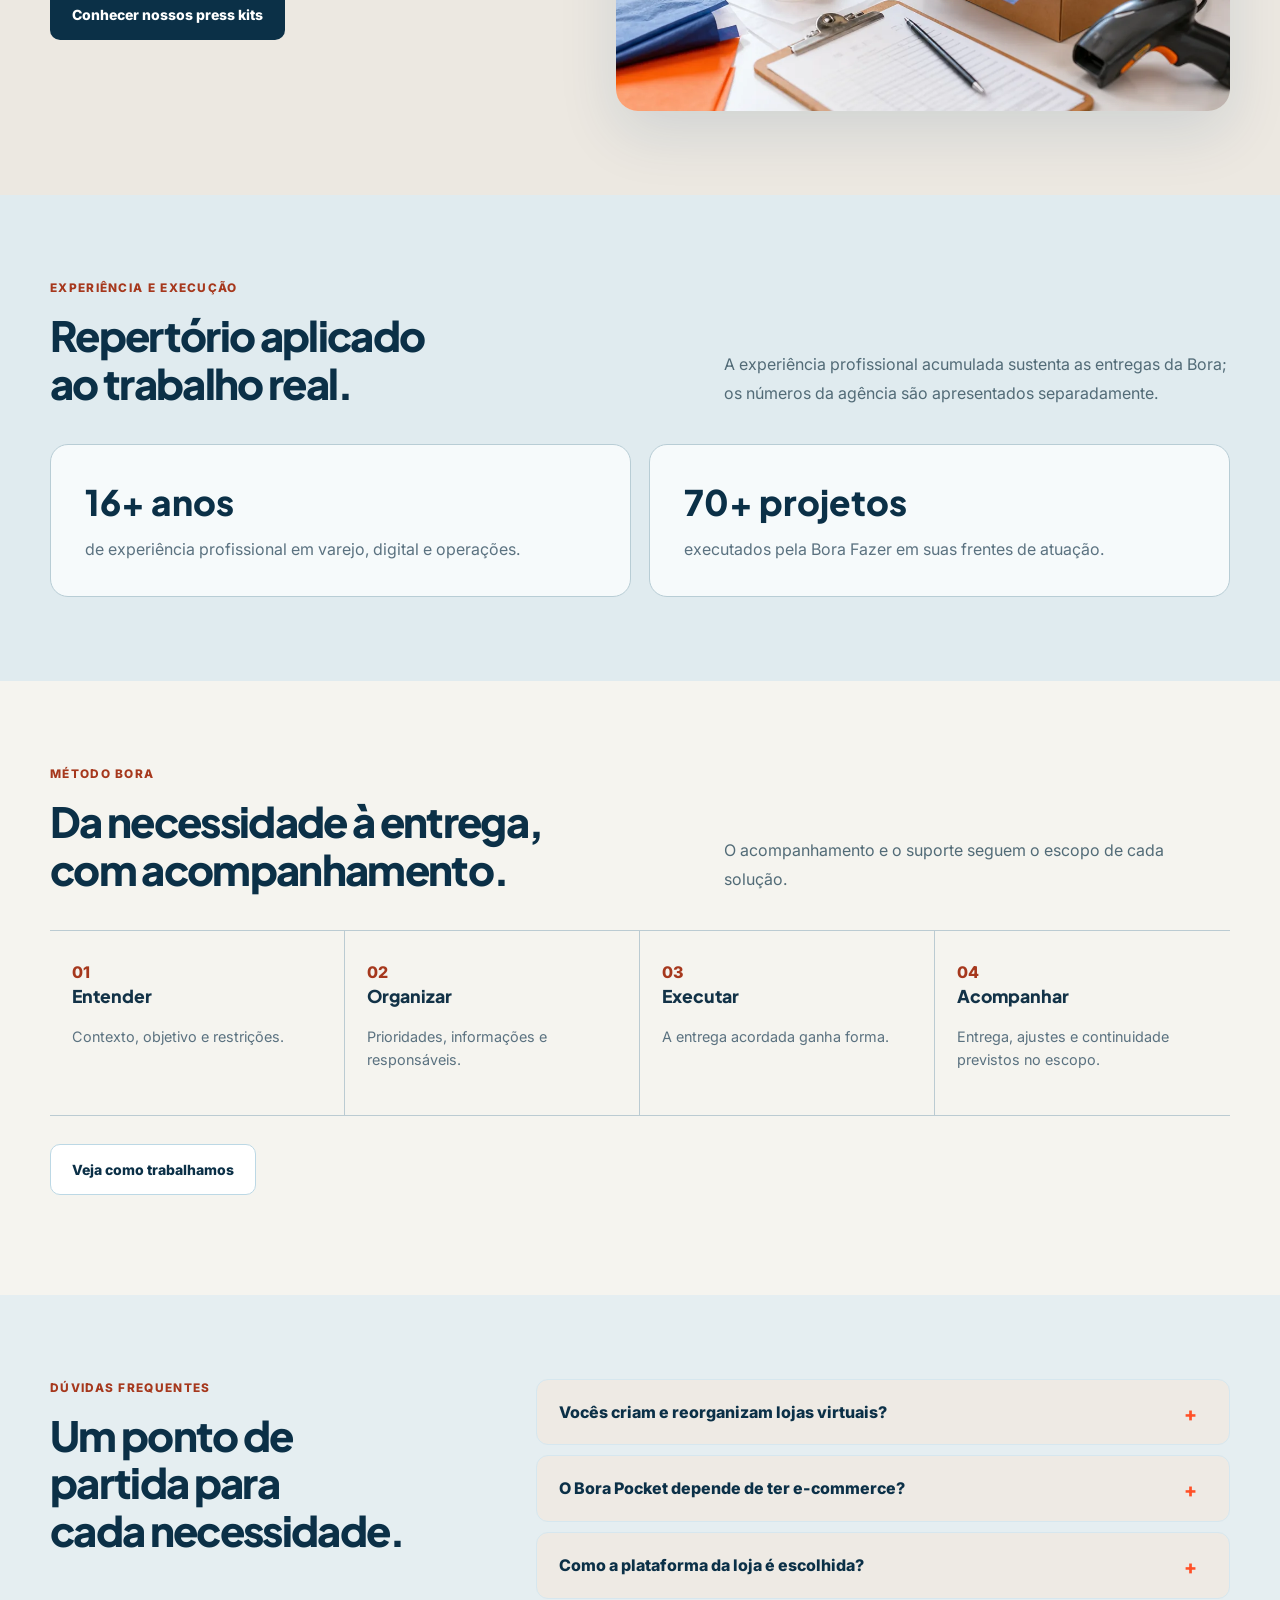
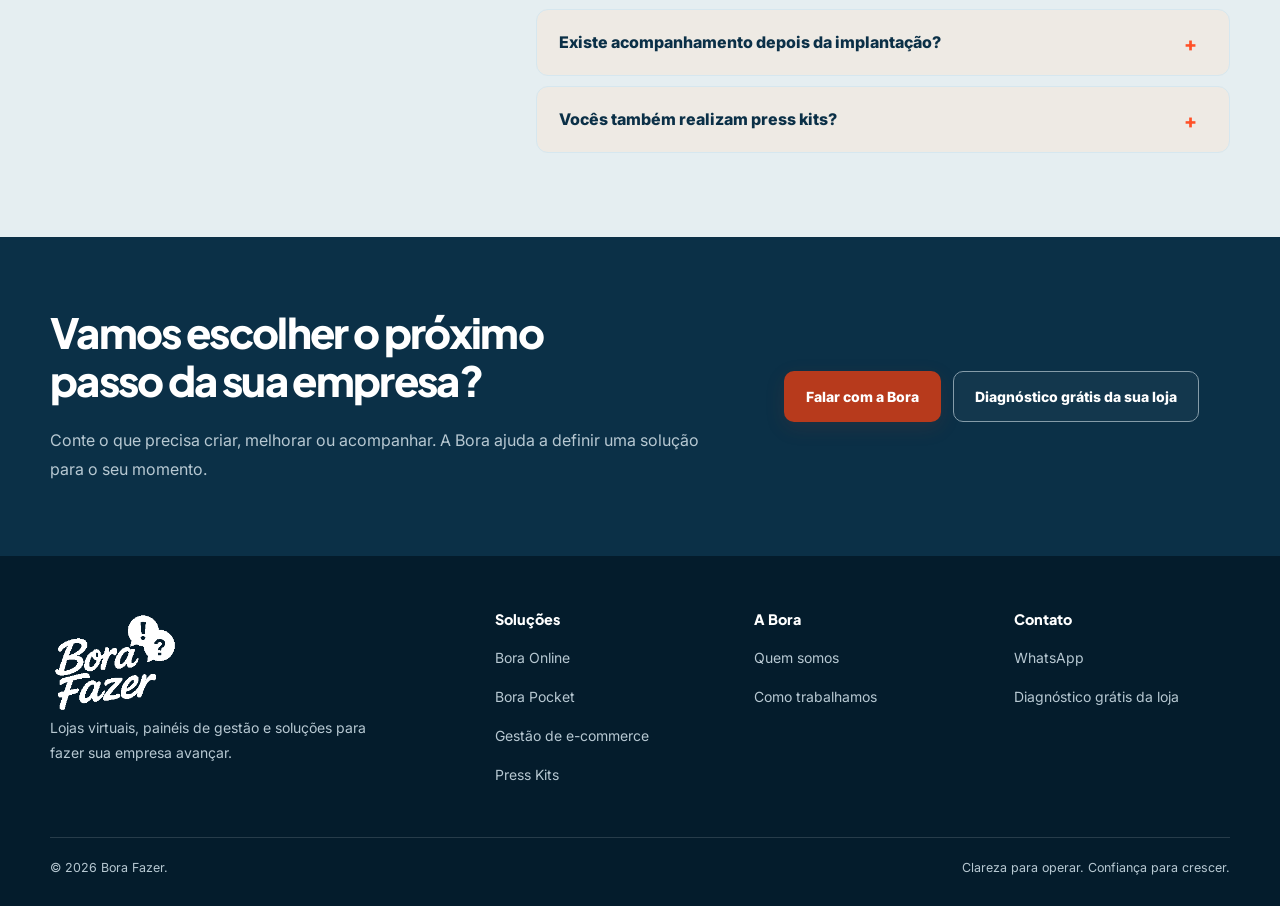
==== commit 36915330: "Diagnóstico grátis no menu e no topo da home - Botão "Diagnóstico grátis" no menu principal, ao lado" ====
--- a/index.html
+++ b/index.html
@@ -1,7 +1,7 @@
 <!doctype html><html lang="pt-BR"><head><meta charset="utf-8"><meta name="viewport" content="width=device-width,initial-scale=1"><title>Bora Fazer | Lojas virtuais, painéis de gestão e e-commerce</title><meta name="description" content="Criamos e reorganizamos lojas virtuais, reunimos indicadores em painéis de gestão e apoiamos a rotina de e-commerce."><link rel="canonical" href="https://www.agenciaborafazer.com.br/"><meta property="og:title" content="Bora Fazer | Lojas virtuais, painéis de gestão e e-commerce"><meta property="og:description" content="Lojas virtuais, painéis de gestão, gestão de e-commerce e press kits com implantação e orientação para sua equipe."><meta property="og:type" content="website"><meta property="og:url" content="https://www.agenciaborafazer.com.br/"><link rel="icon" href="/assets/bora-fazer-logo.png"><link rel="preconnect" href="https://fonts.googleapis.com"><link rel="preconnect" href="https://fonts.gstatic.com" crossorigin><link href="https://fonts.googleapis.com/css2?family=Inter:wght@400;500;600;700&family=Plus+Jakarta+Sans:wght@700;800&display=swap" rel="stylesheet"><link rel="stylesheet" href="/css/style.css"><link rel="stylesheet" href="/css/reposition-v2.css"><script>(function(w,d,s,l,i){w[l]=w[l]||[];w[l].push({'gtm.start':new Date().getTime(),event:'gtm.js'});var f=d.getElementsByTagName(s)[0],j=d.createElement(s),dl=l!='dataLayer'?'&l='+l:'';j.async=true;j.src='https://www.googletagmanager.com/gtm.js?id='+i+dl;f.parentNode.insertBefore(j,f)})(window,document,'script','dataLayer','GTM-T2DK6BD6');</script><link rel="stylesheet" href="/css/visual-refinement.css"></head><body class="home-page" data-page-service="geral"><noscript><iframe src="https://www.googletagmanager.com/ns.html?id=GTM-T2DK6BD6" height="0" width="0" style="display:none;visibility:hidden"></iframe></noscript><a class="skip-link" href="#conteudo">Ir para o conteúdo</a>
-<header class="site-header"><div class="container header-inner"><a class="brand" href="/" aria-label="Bora Fazer, início"><img src="/assets/bora-fazer-logo-nav.png" width="146" height="68" alt="Bora Fazer"></a><button class="menu-toggle" data-menu-toggle aria-expanded="false" aria-controls="main-nav" aria-label="Abrir menu"><span></span></button><nav class="nav" id="main-nav" data-nav aria-label="Navegação principal"><div class="nav-group"><button class="nav-trigger" type="button" aria-expanded="false" aria-controls="solutions-menu">Soluções</button><div class="nav-panel" id="solutions-menu"><a href="/bora-online"><b>Bora Online</b><small>Lojas virtuais</small></a><a href="/bora-pocket"><b>Bora Pocket</b><small>Painéis de gestão</small></a><a href="/operacoes-digitais"><b>Gestão de e-commerce</b><small>Acompanhamento da operação</small></a></div></div><a href="/press-kits">Press Kits</a><div class="nav-group"><button class="nav-trigger" type="button" aria-expanded="false" aria-controls="about-menu">A Bora</button><div class="nav-panel" id="about-menu"><a href="/quem-somos"><b>Quem somos</b><small>Experiência aplicada às entregas</small></a><a href="/como-trabalhamos"><b>Como trabalhamos</b><small>Entender, organizar, executar e acompanhar</small></a></div></div><a class="nav-cta" href="https://wa.me/5521967171986" data-cta-id="nav_whatsapp" data-location="navigation" target="_blank" rel="noopener">Falar com a Bora</a></nav></div></header>
+<header class="site-header"><div class="container header-inner"><a class="brand" href="/" aria-label="Bora Fazer, início"><img src="/assets/bora-fazer-logo-nav.png" width="146" height="68" alt="Bora Fazer"></a><button class="menu-toggle" data-menu-toggle aria-expanded="false" aria-controls="main-nav" aria-label="Abrir menu"><span></span></button><nav class="nav" id="main-nav" data-nav aria-label="Navegação principal"><div class="nav-group"><button class="nav-trigger" type="button" aria-expanded="false" aria-controls="solutions-menu">Soluções</button><div class="nav-panel" id="solutions-menu"><a href="/bora-online"><b>Bora Online</b><small>Lojas virtuais</small></a><a href="/bora-pocket"><b>Bora Pocket</b><small>Painéis de gestão</small></a><a href="/operacoes-digitais"><b>Gestão de e-commerce</b><small>Acompanhamento da operação</small></a></div></div><a href="/press-kits">Press Kits</a><div class="nav-group"><button class="nav-trigger" type="button" aria-expanded="false" aria-controls="about-menu">A Bora</button><div class="nav-panel" id="about-menu"><a href="/quem-somos"><b>Quem somos</b><small>Experiência aplicada às entregas</small></a><a href="/como-trabalhamos"><b>Como trabalhamos</b><small>Entender, organizar, executar e acompanhar</small></a></div></div><a class="nav-diag" href="/diagnostico/" data-cta-id="nav_diagnostico" data-location="navigation">Diagnóstico grátis</a><a class="nav-cta" href="https://wa.me/5521967171986" data-cta-id="nav_whatsapp" data-location="navigation" target="_blank" rel="noopener">Falar com a Bora</a></nav></div></header>
 <main id="conteudo">
-<section class="v2-home-hero"><div class="container v2-hero-grid"><div class="v2-hero-copy"><p class="eyebrow light">Lojas virtuais • Painéis de gestão • E-commerce</p><h1>Sua loja virtual pronta para vender.<br><span>Sua gestão com mais clareza.</span></h1><p>Criamos e reorganizamos lojas virtuais, reunimos os principais números em painéis de gestão e ajudamos sua equipe a conduzir a operação.</p><div class="v2-hero-actions"><a class="button button-primary" href="/bora-online" data-cta-id="hero_bora_online">Conhecer o Bora Online</a><a class="button button-ghost" href="#solucoes" data-cta-id="hero_solucoes">Ver nossas soluções</a></div></div><figure class="bora-store-art"><img src="/assets/loja-demo.svg" width="900" height="650" fetchpriority="high" alt="Demonstração ilustrativa de loja virtual com catálogo de cerâmica, em computador e celular"></figure></div></section>
+<section class="v2-home-hero"><div class="container v2-hero-grid"><div class="v2-hero-copy"><p class="eyebrow light">Lojas virtuais • Painéis de gestão • E-commerce</p><h1>Sua loja virtual pronta para vender.<br><span>Sua gestão com mais clareza.</span></h1><p>Criamos e reorganizamos lojas virtuais, reunimos os principais números em painéis de gestão e ajudamos sua equipe a conduzir a operação.</p><div class="v2-hero-actions"><a class="button button-primary" href="/bora-online" data-cta-id="hero_bora_online">Conhecer o Bora Online</a><a class="button button-ghost" href="/diagnostico/" data-cta-id="hero_diagnostico" data-section="hero">Fazer o diagnóstico grátis</a></div></div><figure class="bora-store-art"><img src="/assets/loja-demo.svg" width="900" height="650" fetchpriority="high" alt="Demonstração ilustrativa de loja virtual com catálogo de cerâmica, em computador e celular"></figure></div></section>
 <section class="v2-section v2-solutions" id="solucoes"><div class="container"><div class="v2-section-head"><div><p class="eyebrow">Escolha por necessidade</p><h2>O que sua empresa precisa agora?</h2></div><p>Escolha o ponto de partida. A Bora ajuda a transformar a necessidade em uma entrega prática.</p></div><div class="v2-solution-grid"><article class="v2-card"><svg class="solution-icon" viewBox="0 0 32 32" aria-hidden="true" fill="none" stroke="currentColor" stroke-width="1.7"><rect x="4" y="7" width="24" height="21" rx="3"/><path d="M10 10V7a6 6 0 0 1 12 0v3"/></svg><span>BORA ONLINE · LOJAS VIRTUAIS</span><h3>Quero criar ou melhorar minha loja virtual.</h3><p>Criação ou reorganização da loja, configurações essenciais e orientação para sua equipe começar a operar.</p><a href="/bora-online">Conhecer o Bora Online →</a></article><article class="v2-card"><svg class="solution-icon" viewBox="0 0 32 32" aria-hidden="true" fill="none" stroke="currentColor" stroke-width="1.7"><rect x="3" y="4" width="26" height="24" rx="3"/><path d="M9 22v-5m7 5V10m7 12v-8"/></svg><span>BORA POCKET · PAINÉIS DE GESTÃO</span><h3>Quero acompanhar meus números.</h3><p>Os indicadores essenciais da sua empresa reunidos em um painel simples, visual e fácil de acompanhar.</p><a href="/bora-pocket">Conhecer o Bora Pocket →</a></article><article class="v2-card"><svg class="solution-icon" viewBox="0 0 32 32" aria-hidden="true" fill="none" stroke="currentColor" stroke-width="1.7"><rect x="3" y="5" width="7" height="22" rx="2"/><rect x="13" y="5" width="7" height="15" rx="2"/><rect x="23" y="5" width="6" height="19" rx="2"/></svg><span>GESTÃO DE E-COMMERCE</span><h3>Quero organizar a rotina do meu e-commerce.</h3><p>Apoio para conectar sistemas, acompanhar pedidos e organizar prioridades, conforme o escopo contratado.</p><a href="/operacoes-digitais">Conhecer a gestão de e-commerce →</a></article></div></div></section>
 <section class="v2-section v2-showcase"><div class="container"><div class="v2-section-head"><div><p class="eyebrow">Entregas visíveis</p><h2>Veja o que a Bora coloca em prática.</h2></div><p>Exemplos ilustrativos para mostrar o tipo de entrega, sem representar clientes ou resultados reais.</p></div><div class="v2-show-grid"><article class="v2-show"><div class="v2-show-visual"><img src="/assets/loja-demo.svg" width="900" height="650" alt="Loja virtual ilustrativa com catálogo e versão para celular"></div><div class="v2-show-copy"><small>Bora Online</small><h3>Loja virtual em desktop e celular</h3><p>Interface, catálogo e configurações essenciais organizados para a equipe operar.</p></div></article><article class="v2-show"><div class="v2-show-visual dark"><img src="/assets/painel-demo.svg" width="900" height="650" alt="Painel ilustrativo com indicadores, gráfico de receita e visão por canal; dados fictícios"></div><div class="v2-show-copy"><small>Bora Pocket</small><h3>Painel com indicadores essenciais</h3><p>Dados fictícios em uma demonstração de leitura simples e visual.</p></div></article><article class="v2-show"><div class="v2-show-visual"><img src="/assets/operacao-demo.svg" width="900" height="650" alt="Quadro ilustrativo de tarefas a organizar, em andamento e concluídas"></div><div class="v2-show-copy"><small>Gestão de e-commerce</small><h3>Pedidos, prioridades e responsáveis</h3><p>Uma visão prática da rotina para acompanhar o que exige atenção.</p></div></article></div></div></section>
 <section class="v2-section v2-difference"><div class="container"><div class="v2-section-head"><div><p class="eyebrow light">Como entregamos</p><h2>A entrega precisa funcionar na sua rotina.</h2></div><p>A Bora combina implantação, organização e orientação da equipe para que a solução possa ser usada no dia a dia.</p></div><div class="v2-point-grid"><article class="v2-point"><h3>Implantação com propósito</h3><p>A estrutura acompanha a necessidade do negócio.</p></article><article class="v2-point"><h3>Rotina considerada</h3><p>Configurações e informações são pensadas para quem vai usar.</p></article><article class="v2-point"><h3>Equipe orientada</h3><p>O cliente recebe a orientação prevista no escopo para conduzir a entrega.</p></article></div></div></section>
--- a/css/reposition-v2.css
+++ b/css/reposition-v2.css
@@ -22,3 +22,9 @@
 @media(max-width:920px){.v2-hero-grid,.v2-press-grid,.v2-section-head,.v2-faq-grid{grid-template-columns:1fr}.v2-solution-grid,.v2-show-grid{grid-template-columns:1fr 1fr}.v2-store{max-width:720px}.v2-footer-grid{grid-template-columns:1fr 1fr}.v2-footer-grid>div:first-child{grid-column:1/-1}}
 @media(max-width:860px){.menu-toggle{display:block}.nav{position:fixed;inset:80px 0 auto;display:none;max-height:calc(100vh - 80px);overflow:auto;padding:16px;background:var(--warm);box-shadow:0 18px 35px rgba(4,28,44,.16)}.nav.open{display:grid}.nav-group{display:grid}.nav-trigger{justify-content:space-between;width:100%}.nav-panel{position:static;width:auto;margin:0 8px 8px;box-shadow:none}.nav>a{width:100%}.nav .nav-cta{text-align:center}.header-inner{height:80px}}
 @media(max-width:720px){.v2-home-hero{padding:64px 0}.v2-hero-grid{gap:38px}.v2-hero-copy h1{font-size:clamp(2.55rem,11vw,3.4rem)}.v2-store{min-height:380px}.v2-laptop{inset:0 0 40px}.v2-shophero{min-height:160px}.v2-shopcopy{padding:18px}.v2-shopcopy strong{font-size:1.05rem}.v2-products i{height:42px}.v2-phone{right:-4px;width:110px}.v2-phone>div{min-height:215px}.v2-phone i{height:95px}.v2-kpi{left:5px}.v2-section{padding:72px 0}.v2-solution-grid,.v2-show-grid,.v2-point-grid,.v2-proof-grid,.v2-method-grid,.v2-grid,.v2-crosslinks{grid-template-columns:1fr}.v2-card{min-height:290px}.v2-method-grid{border:0}.v2-method-grid article{border-right:0;border-top:1px solid #bbcbd2}.v2-final-grid{align-items:flex-start;flex-direction:column}.v2-footer-grid{grid-template-columns:1fr}.v2-footer-grid>div:first-child{grid-column:auto}.v2-footer-bottom{flex-direction:column;gap:8px}}
+
+/* Diagnóstico grátis no menu (todas as páginas com o menu principal) */
+.nav .nav-diag{display:inline-flex;align-items:center;gap:7px;padding:9px 13px;border:1.5px solid var(--orange);border-radius:8px;color:var(--orange);background:#fff}
+.nav .nav-diag:before{content:"";width:7px;height:7px;border-radius:50%;background:var(--orange)}
+.nav .nav-diag:hover,.nav .nav-diag[aria-current=page]{background:#fff4f0;color:var(--orange)}
+@media(max-width:720px){.nav .nav-diag{justify-content:center;margin-top:6px}}
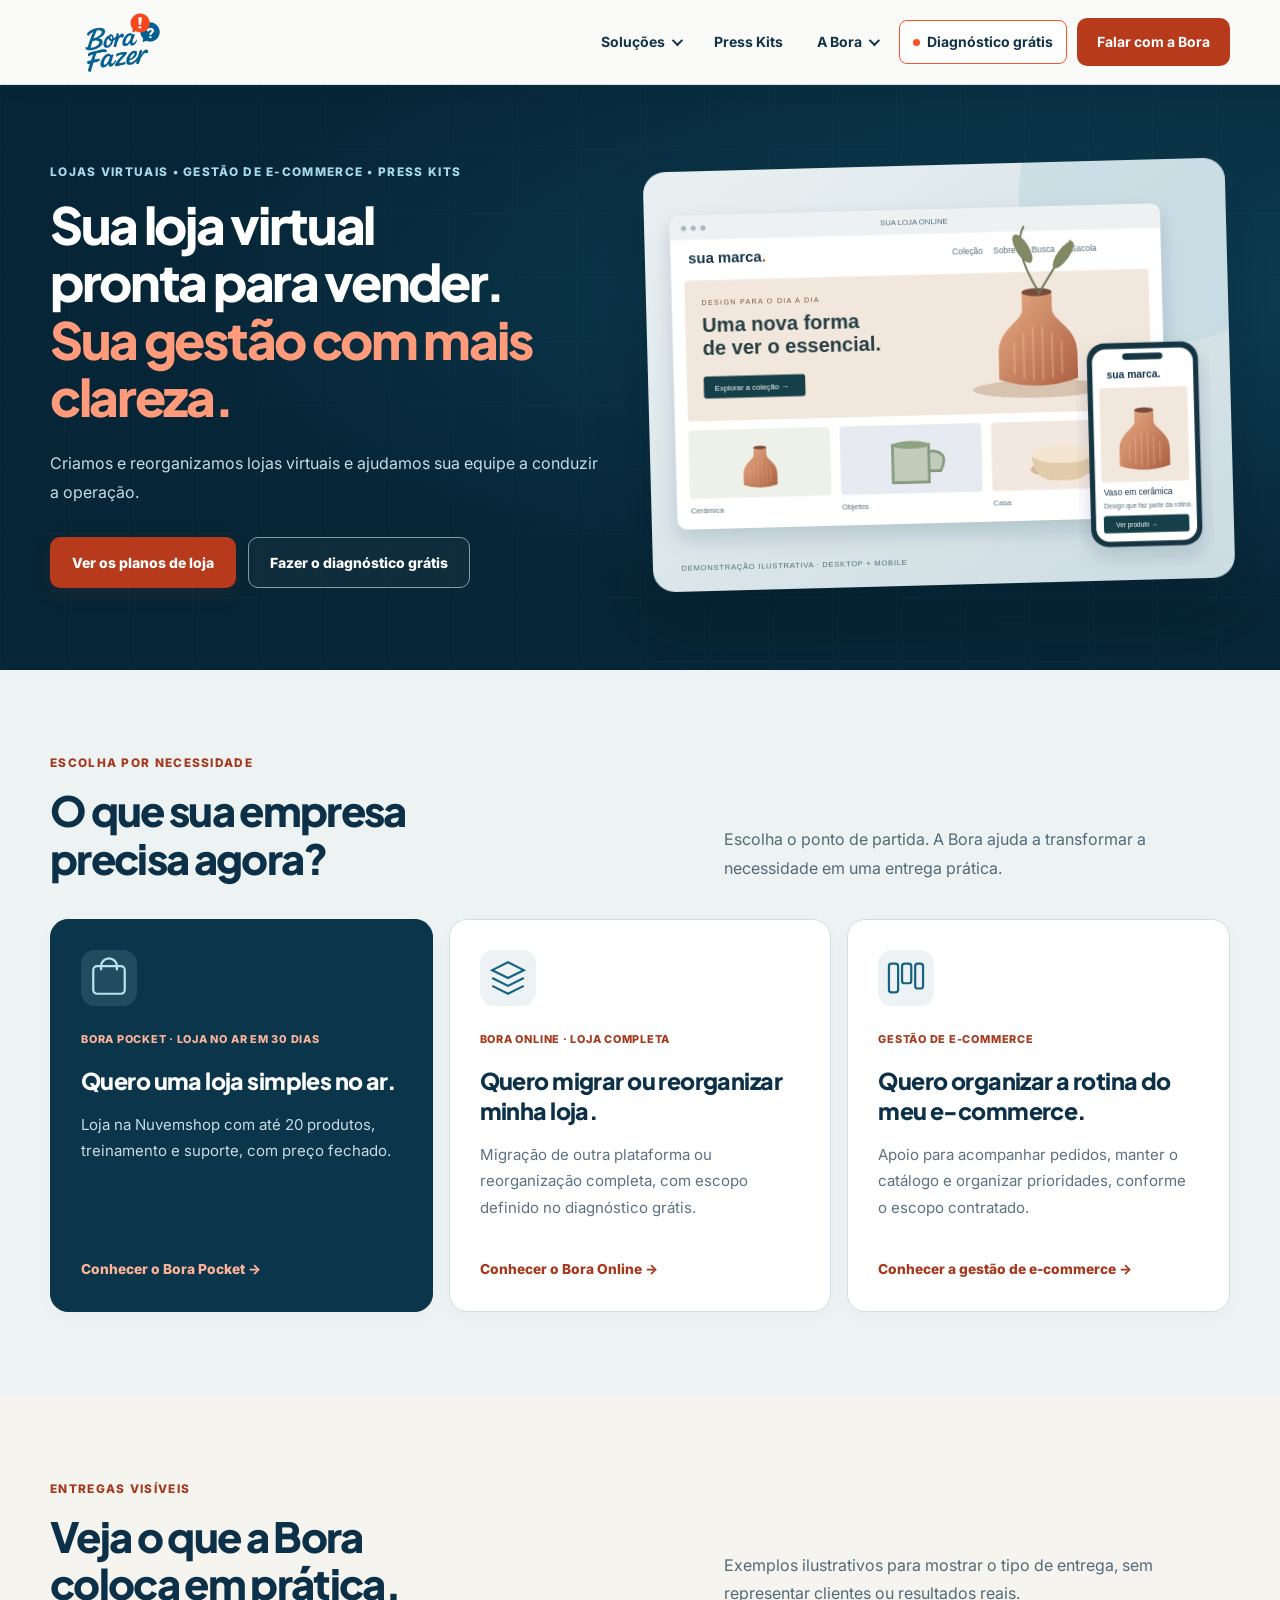
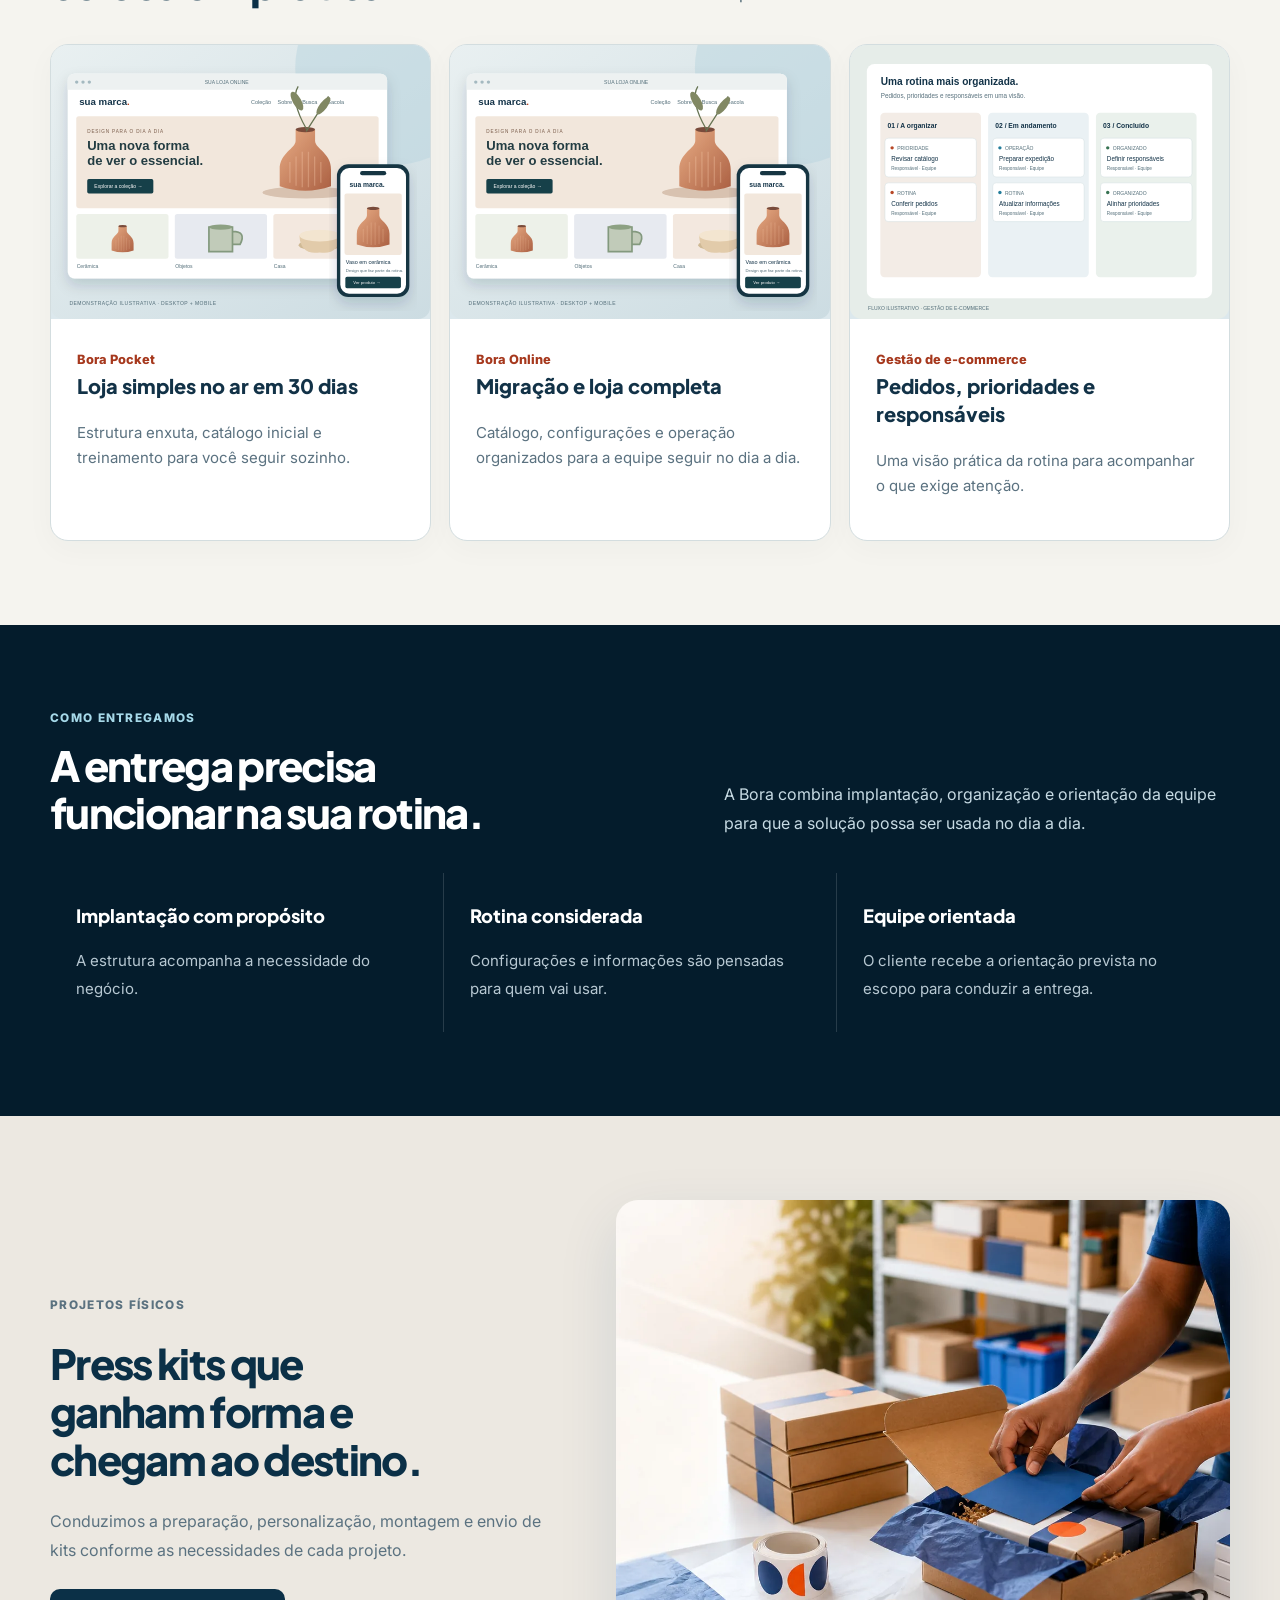
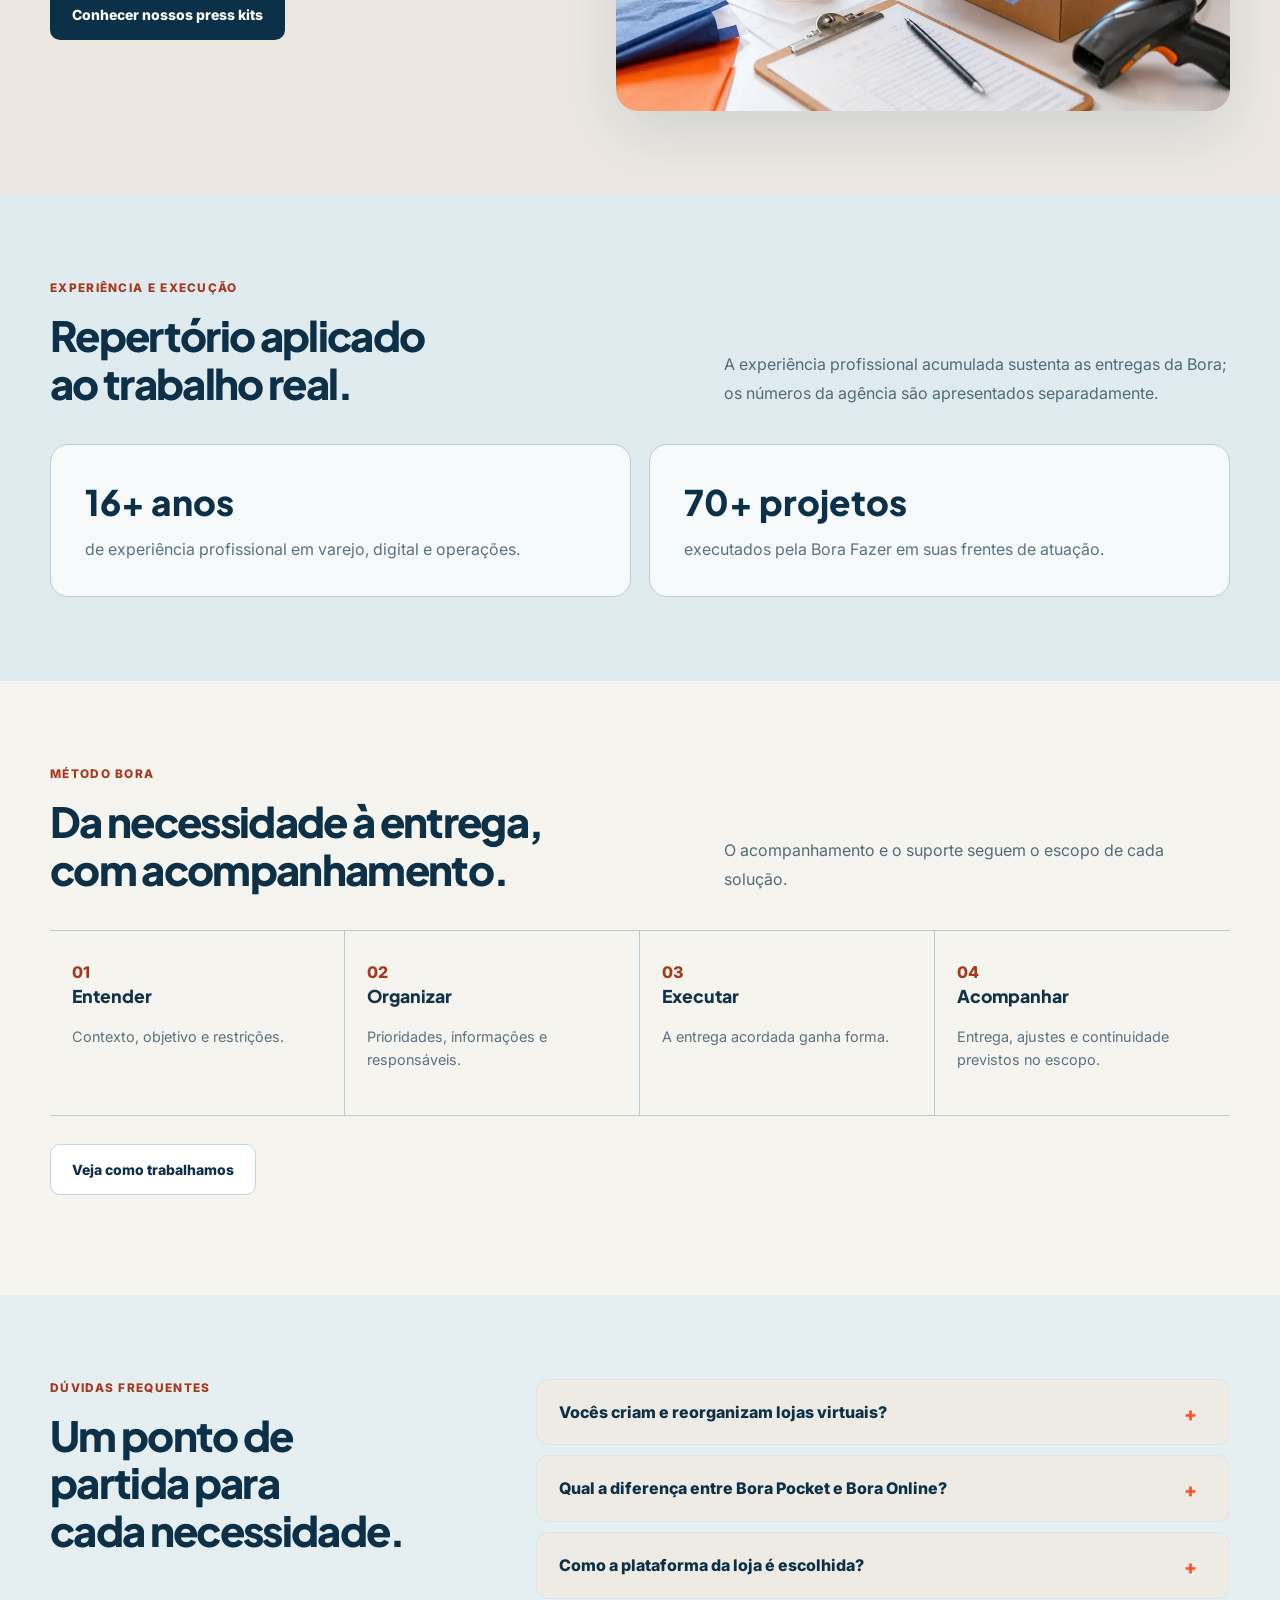
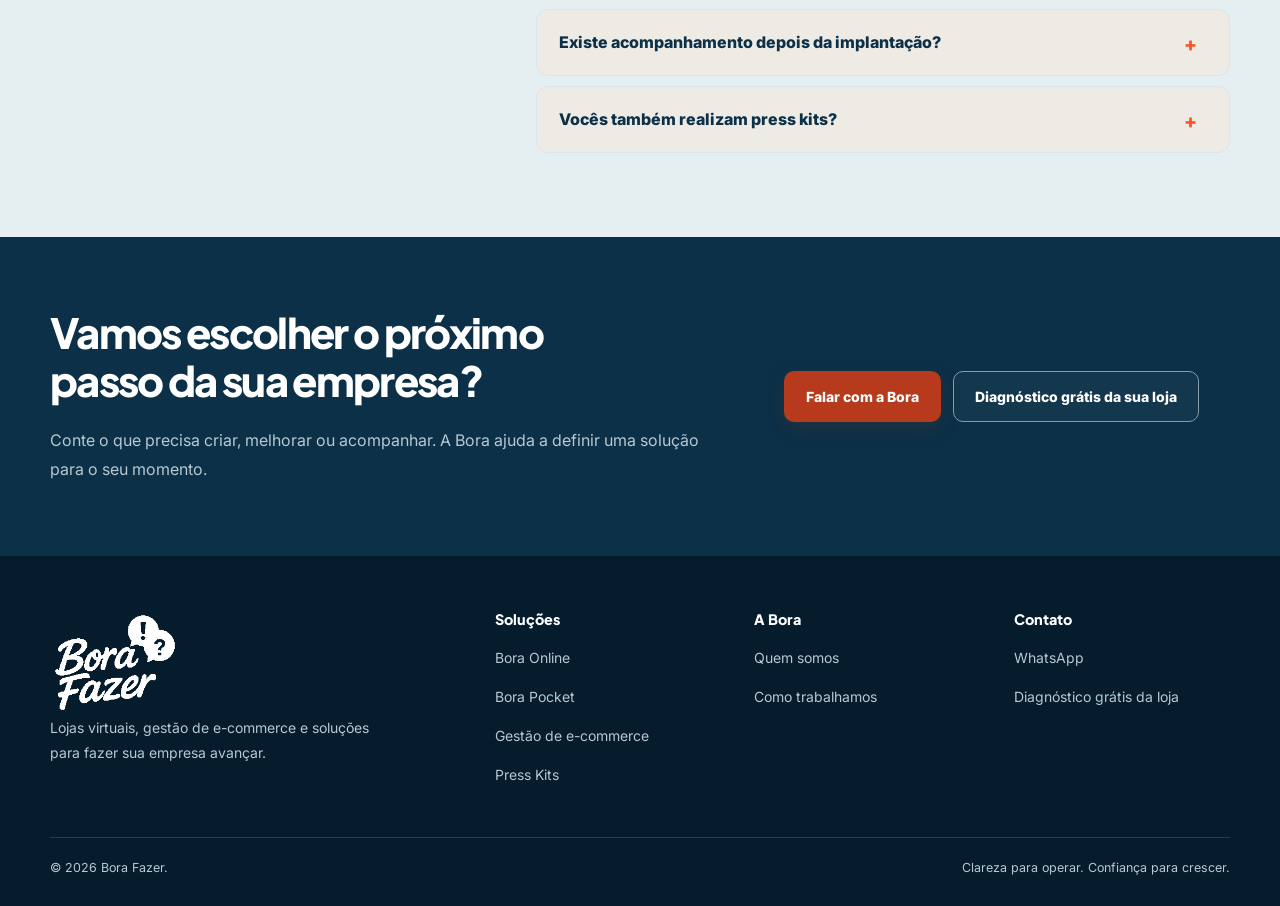
==== commit b035b4b1: "Bora Pocket vira plano simples de loja no ar; Bora Online sem preço público; remove dashboard e inte" ====
--- a/index.html
+++ b/index.html
@@ -1,14 +1,14 @@
-<!doctype html><html lang="pt-BR"><head><meta charset="utf-8"><meta name="viewport" content="width=device-width,initial-scale=1"><title>Bora Fazer | Lojas virtuais, painéis de gestão e e-commerce</title><meta name="description" content="Criamos e reorganizamos lojas virtuais, reunimos indicadores em painéis de gestão e apoiamos a rotina de e-commerce."><link rel="canonical" href="https://www.agenciaborafazer.com.br/"><meta property="og:title" content="Bora Fazer | Lojas virtuais, painéis de gestão e e-commerce"><meta property="og:description" content="Lojas virtuais, painéis de gestão, gestão de e-commerce e press kits com implantação e orientação para sua equipe."><meta property="og:type" content="website"><meta property="og:url" content="https://www.agenciaborafazer.com.br/"><link rel="icon" href="/assets/bora-fazer-logo.png"><link rel="preconnect" href="https://fonts.googleapis.com"><link rel="preconnect" href="https://fonts.gstatic.com" crossorigin><link href="https://fonts.googleapis.com/css2?family=Inter:wght@400;500;600;700&family=Plus+Jakarta+Sans:wght@700;800&display=swap" rel="stylesheet"><link rel="stylesheet" href="/css/style.css"><link rel="stylesheet" href="/css/reposition-v2.css"><script>(function(w,d,s,l,i){w[l]=w[l]||[];w[l].push({'gtm.start':new Date().getTime(),event:'gtm.js'});var f=d.getElementsByTagName(s)[0],j=d.createElement(s),dl=l!='dataLayer'?'&l='+l:'';j.async=true;j.src='https://www.googletagmanager.com/gtm.js?id='+i+dl;f.parentNode.insertBefore(j,f)})(window,document,'script','dataLayer','GTM-T2DK6BD6');</script><link rel="stylesheet" href="/css/visual-refinement.css"></head><body class="home-page" data-page-service="geral"><noscript><iframe src="https://www.googletagmanager.com/ns.html?id=GTM-T2DK6BD6" height="0" width="0" style="display:none;visibility:hidden"></iframe></noscript><a class="skip-link" href="#conteudo">Ir para o conteúdo</a>
-<header class="site-header"><div class="container header-inner"><a class="brand" href="/" aria-label="Bora Fazer, início"><img src="/assets/bora-fazer-logo-nav.png" width="146" height="68" alt="Bora Fazer"></a><button class="menu-toggle" data-menu-toggle aria-expanded="false" aria-controls="main-nav" aria-label="Abrir menu"><span></span></button><nav class="nav" id="main-nav" data-nav aria-label="Navegação principal"><div class="nav-group"><button class="nav-trigger" type="button" aria-expanded="false" aria-controls="solutions-menu">Soluções</button><div class="nav-panel" id="solutions-menu"><a href="/bora-online"><b>Bora Online</b><small>Lojas virtuais</small></a><a href="/bora-pocket"><b>Bora Pocket</b><small>Painéis de gestão</small></a><a href="/operacoes-digitais"><b>Gestão de e-commerce</b><small>Acompanhamento da operação</small></a></div></div><a href="/press-kits">Press Kits</a><div class="nav-group"><button class="nav-trigger" type="button" aria-expanded="false" aria-controls="about-menu">A Bora</button><div class="nav-panel" id="about-menu"><a href="/quem-somos"><b>Quem somos</b><small>Experiência aplicada às entregas</small></a><a href="/como-trabalhamos"><b>Como trabalhamos</b><small>Entender, organizar, executar e acompanhar</small></a></div></div><a class="nav-diag" href="/diagnostico/" data-cta-id="nav_diagnostico" data-location="navigation">Diagnóstico grátis</a><a class="nav-cta" href="https://wa.me/5521967171986" data-cta-id="nav_whatsapp" data-location="navigation" target="_blank" rel="noopener">Falar com a Bora</a></nav></div></header>
+<!doctype html><html lang="pt-BR"><head><meta charset="utf-8"><meta name="viewport" content="width=device-width,initial-scale=1"><title>Bora Fazer | Lojas virtuais e gestão de e-commerce</title><meta name="description" content="Criamos e reorganizamos lojas virtuais e apoiamos a rotina de e-commerce."><link rel="canonical" href="https://www.agenciaborafazer.com.br/"><meta property="og:title" content="Bora Fazer | Lojas virtuais e gestão de e-commerce"><meta property="og:description" content="Lojas virtuais, gestão de e-commerce e press kits com implantação e orientação para sua equipe."><meta property="og:type" content="website"><meta property="og:url" content="https://www.agenciaborafazer.com.br/"><link rel="icon" href="/assets/bora-fazer-logo.png"><link rel="preconnect" href="https://fonts.googleapis.com"><link rel="preconnect" href="https://fonts.gstatic.com" crossorigin><link href="https://fonts.googleapis.com/css2?family=Inter:wght@400;500;600;700&family=Plus+Jakarta+Sans:wght@700;800&display=swap" rel="stylesheet"><link rel="stylesheet" href="/css/style.css"><link rel="stylesheet" href="/css/reposition-v2.css"><script>(function(w,d,s,l,i){w[l]=w[l]||[];w[l].push({'gtm.start':new Date().getTime(),event:'gtm.js'});var f=d.getElementsByTagName(s)[0],j=d.createElement(s),dl=l!='dataLayer'?'&l='+l:'';j.async=true;j.src='https://www.googletagmanager.com/gtm.js?id='+i+dl;f.parentNode.insertBefore(j,f)})(window,document,'script','dataLayer','GTM-T2DK6BD6');</script><link rel="stylesheet" href="/css/visual-refinement.css"></head><body class="home-page" data-page-service="geral"><noscript><iframe src="https://www.googletagmanager.com/ns.html?id=GTM-T2DK6BD6" height="0" width="0" style="display:none;visibility:hidden"></iframe></noscript><a class="skip-link" href="#conteudo">Ir para o conteúdo</a>
+<header class="site-header"><div class="container header-inner"><a class="brand" href="/" aria-label="Bora Fazer, início"><img src="/assets/bora-fazer-logo-nav.png" width="146" height="68" alt="Bora Fazer"></a><button class="menu-toggle" data-menu-toggle aria-expanded="false" aria-controls="main-nav" aria-label="Abrir menu"><span></span></button><nav class="nav" id="main-nav" data-nav aria-label="Navegação principal"><div class="nav-group"><button class="nav-trigger" type="button" aria-expanded="false" aria-controls="solutions-menu">Soluções</button><div class="nav-panel" id="solutions-menu"><a href="/bora-pocket"><b>Bora Pocket</b><small>Loja simples no ar em 30 dias</small></a><a href="/bora-online"><b>Bora Online</b><small>Migração e loja completa</small></a><a href="/operacoes-digitais"><b>Gestão de e-commerce</b><small>Acompanhamento da operação</small></a></div></div><a href="/press-kits">Press Kits</a><div class="nav-group"><button class="nav-trigger" type="button" aria-expanded="false" aria-controls="about-menu">A Bora</button><div class="nav-panel" id="about-menu"><a href="/quem-somos"><b>Quem somos</b><small>Experiência aplicada às entregas</small></a><a href="/como-trabalhamos"><b>Como trabalhamos</b><small>Entender, organizar, executar e acompanhar</small></a></div></div><a class="nav-diag" href="/diagnostico/" data-cta-id="nav_diagnostico" data-location="navigation">Diagnóstico grátis</a><a class="nav-cta" href="https://wa.me/5521967171986" data-cta-id="nav_whatsapp" data-location="navigation" target="_blank" rel="noopener">Falar com a Bora</a></nav></div></header>
 <main id="conteudo">
-<section class="v2-home-hero"><div class="container v2-hero-grid"><div class="v2-hero-copy"><p class="eyebrow light">Lojas virtuais • Painéis de gestão • E-commerce</p><h1>Sua loja virtual pronta para vender.<br><span>Sua gestão com mais clareza.</span></h1><p>Criamos e reorganizamos lojas virtuais, reunimos os principais números em painéis de gestão e ajudamos sua equipe a conduzir a operação.</p><div class="v2-hero-actions"><a class="button button-primary" href="/bora-online" data-cta-id="hero_bora_online">Conhecer o Bora Online</a><a class="button button-ghost" href="/diagnostico/" data-cta-id="hero_diagnostico" data-section="hero">Fazer o diagnóstico grátis</a></div></div><figure class="bora-store-art"><img src="/assets/loja-demo.svg" width="900" height="650" fetchpriority="high" alt="Demonstração ilustrativa de loja virtual com catálogo de cerâmica, em computador e celular"></figure></div></section>
-<section class="v2-section v2-solutions" id="solucoes"><div class="container"><div class="v2-section-head"><div><p class="eyebrow">Escolha por necessidade</p><h2>O que sua empresa precisa agora?</h2></div><p>Escolha o ponto de partida. A Bora ajuda a transformar a necessidade em uma entrega prática.</p></div><div class="v2-solution-grid"><article class="v2-card"><svg class="solution-icon" viewBox="0 0 32 32" aria-hidden="true" fill="none" stroke="currentColor" stroke-width="1.7"><rect x="4" y="7" width="24" height="21" rx="3"/><path d="M10 10V7a6 6 0 0 1 12 0v3"/></svg><span>BORA ONLINE · LOJAS VIRTUAIS</span><h3>Quero criar ou melhorar minha loja virtual.</h3><p>Criação ou reorganização da loja, configurações essenciais e orientação para sua equipe começar a operar.</p><a href="/bora-online">Conhecer o Bora Online →</a></article><article class="v2-card"><svg class="solution-icon" viewBox="0 0 32 32" aria-hidden="true" fill="none" stroke="currentColor" stroke-width="1.7"><rect x="3" y="4" width="26" height="24" rx="3"/><path d="M9 22v-5m7 5V10m7 12v-8"/></svg><span>BORA POCKET · PAINÉIS DE GESTÃO</span><h3>Quero acompanhar meus números.</h3><p>Os indicadores essenciais da sua empresa reunidos em um painel simples, visual e fácil de acompanhar.</p><a href="/bora-pocket">Conhecer o Bora Pocket →</a></article><article class="v2-card"><svg class="solution-icon" viewBox="0 0 32 32" aria-hidden="true" fill="none" stroke="currentColor" stroke-width="1.7"><rect x="3" y="5" width="7" height="22" rx="2"/><rect x="13" y="5" width="7" height="15" rx="2"/><rect x="23" y="5" width="6" height="19" rx="2"/></svg><span>GESTÃO DE E-COMMERCE</span><h3>Quero organizar a rotina do meu e-commerce.</h3><p>Apoio para conectar sistemas, acompanhar pedidos e organizar prioridades, conforme o escopo contratado.</p><a href="/operacoes-digitais">Conhecer a gestão de e-commerce →</a></article></div></div></section>
-<section class="v2-section v2-showcase"><div class="container"><div class="v2-section-head"><div><p class="eyebrow">Entregas visíveis</p><h2>Veja o que a Bora coloca em prática.</h2></div><p>Exemplos ilustrativos para mostrar o tipo de entrega, sem representar clientes ou resultados reais.</p></div><div class="v2-show-grid"><article class="v2-show"><div class="v2-show-visual"><img src="/assets/loja-demo.svg" width="900" height="650" alt="Loja virtual ilustrativa com catálogo e versão para celular"></div><div class="v2-show-copy"><small>Bora Online</small><h3>Loja virtual em desktop e celular</h3><p>Interface, catálogo e configurações essenciais organizados para a equipe operar.</p></div></article><article class="v2-show"><div class="v2-show-visual dark"><img src="/assets/painel-demo.svg" width="900" height="650" alt="Painel ilustrativo com indicadores, gráfico de receita e visão por canal; dados fictícios"></div><div class="v2-show-copy"><small>Bora Pocket</small><h3>Painel com indicadores essenciais</h3><p>Dados fictícios em uma demonstração de leitura simples e visual.</p></div></article><article class="v2-show"><div class="v2-show-visual"><img src="/assets/operacao-demo.svg" width="900" height="650" alt="Quadro ilustrativo de tarefas a organizar, em andamento e concluídas"></div><div class="v2-show-copy"><small>Gestão de e-commerce</small><h3>Pedidos, prioridades e responsáveis</h3><p>Uma visão prática da rotina para acompanhar o que exige atenção.</p></div></article></div></div></section>
+<section class="v2-home-hero"><div class="container v2-hero-grid"><div class="v2-hero-copy"><p class="eyebrow light">Lojas virtuais • Gestão de e-commerce • Press kits</p><h1>Sua loja virtual pronta para vender.<br><span>Sua gestão com mais clareza.</span></h1><p>Criamos e reorganizamos lojas virtuais e ajudamos sua equipe a conduzir a operação.</p><div class="v2-hero-actions"><a class="button button-primary" href="#solucoes" data-cta-id="hero_planos_loja">Ver os planos de loja</a><a class="button button-ghost" href="/diagnostico/" data-cta-id="hero_diagnostico" data-section="hero">Fazer o diagnóstico grátis</a></div></div><figure class="bora-store-art"><img src="/assets/loja-demo.svg" width="900" height="650" fetchpriority="high" alt="Demonstração ilustrativa de loja virtual com catálogo de cerâmica, em computador e celular"></figure></div></section>
+<section class="v2-section v2-solutions" id="solucoes"><div class="container"><div class="v2-section-head"><div><p class="eyebrow">Escolha por necessidade</p><h2>O que sua empresa precisa agora?</h2></div><p>Escolha o ponto de partida. A Bora ajuda a transformar a necessidade em uma entrega prática.</p></div><div class="v2-solution-grid"><article class="v2-card"><svg class="solution-icon" viewBox="0 0 32 32" aria-hidden="true" fill="none" stroke="currentColor" stroke-width="1.7"><rect x="4" y="7" width="24" height="21" rx="3"/><path d="M10 10V7a6 6 0 0 1 12 0v3"/></svg><span>BORA POCKET · LOJA NO AR EM 30 DIAS</span><h3>Quero uma loja simples no ar.</h3><p>Loja na Nuvemshop com até 20 produtos, treinamento e suporte, com preço fechado.</p><a href="/bora-pocket">Conhecer o Bora Pocket →</a></article><article class="v2-card"><svg class="solution-icon" viewBox="0 0 32 32" aria-hidden="true" fill="none" stroke="currentColor" stroke-width="1.7"><path d="M16 4 4 10l12 6 12-6-12-6Z"/><path d="m4 16 12 6 12-6M4 22l12 6 12-6"/></svg><span>BORA ONLINE · LOJA COMPLETA</span><h3>Quero migrar ou reorganizar minha loja.</h3><p>Migração de outra plataforma ou reorganização completa, com escopo definido no diagnóstico grátis.</p><a href="/bora-online">Conhecer o Bora Online →</a></article><article class="v2-card"><svg class="solution-icon" viewBox="0 0 32 32" aria-hidden="true" fill="none" stroke="currentColor" stroke-width="1.7"><rect x="3" y="5" width="7" height="22" rx="2"/><rect x="13" y="5" width="7" height="15" rx="2"/><rect x="23" y="5" width="6" height="19" rx="2"/></svg><span>GESTÃO DE E-COMMERCE</span><h3>Quero organizar a rotina do meu e-commerce.</h3><p>Apoio para acompanhar pedidos, manter o catálogo e organizar prioridades, conforme o escopo contratado.</p><a href="/operacoes-digitais">Conhecer a gestão de e-commerce →</a></article></div></div></section>
+<section class="v2-section v2-showcase"><div class="container"><div class="v2-section-head"><div><p class="eyebrow">Entregas visíveis</p><h2>Veja o que a Bora coloca em prática.</h2></div><p>Exemplos ilustrativos para mostrar o tipo de entrega, sem representar clientes ou resultados reais.</p></div><div class="v2-show-grid"><article class="v2-show"><div class="v2-show-visual"><img src="/assets/loja-demo.svg" width="900" height="650" alt="Loja virtual ilustrativa com catálogo e versão para celular"></div><div class="v2-show-copy"><small>Bora Pocket</small><h3>Loja simples no ar em 30 dias</h3><p>Estrutura enxuta, catálogo inicial e treinamento para você seguir sozinho.</p></div></article><article class="v2-show"><div class="v2-show-visual"><img src="/assets/loja-demo.svg" width="900" height="650" alt="Loja virtual ilustrativa em computador e celular, para migração ou reorganização"></div><div class="v2-show-copy"><small>Bora Online</small><h3>Migração e loja completa</h3><p>Catálogo, configurações e operação organizados para a equipe seguir no dia a dia.</p></div></article><article class="v2-show"><div class="v2-show-visual"><img src="/assets/operacao-demo.svg" width="900" height="650" alt="Quadro ilustrativo de tarefas a organizar, em andamento e concluídas"></div><div class="v2-show-copy"><small>Gestão de e-commerce</small><h3>Pedidos, prioridades e responsáveis</h3><p>Uma visão prática da rotina para acompanhar o que exige atenção.</p></div></article></div></div></section>
 <section class="v2-section v2-difference"><div class="container"><div class="v2-section-head"><div><p class="eyebrow light">Como entregamos</p><h2>A entrega precisa funcionar na sua rotina.</h2></div><p>A Bora combina implantação, organização e orientação da equipe para que a solução possa ser usada no dia a dia.</p></div><div class="v2-point-grid"><article class="v2-point"><h3>Implantação com propósito</h3><p>A estrutura acompanha a necessidade do negócio.</p></article><article class="v2-point"><h3>Rotina considerada</h3><p>Configurações e informações são pensadas para quem vai usar.</p></article><article class="v2-point"><h3>Equipe orientada</h3><p>O cliente recebe a orientação prevista no escopo para conduzir a entrega.</p></article></div></div></section>
 <section class="v2-section v2-press"><div class="container v2-press-grid"><div class="v2-press-copy"><p class="eyebrow">Projetos físicos</p><h2>Press kits que ganham forma e chegam ao destino.</h2><p>Conduzimos a preparação, personalização, montagem e envio de kits conforme as necessidades de cada projeto.</p><a class="button button-dark" href="/press-kits">Conhecer nossos press kits</a></div><figure class="v2-press-photo"><img src="/assets/hero-operacao-editorial.webp" width="1672" height="941" alt="Materiais organizados para montagem de press kits"></figure></div></section>
 <section class="v2-section v2-proof"><div class="container"><div class="v2-section-head"><div><p class="eyebrow">Experiência e execução</p><h2>Repertório aplicado ao trabalho real.</h2></div><p>A experiência profissional acumulada sustenta as entregas da Bora; os números da agência são apresentados separadamente.</p></div><div class="v2-proof-grid"><article class="v2-proof-card"><strong>16+ anos</strong><span>de experiência profissional em varejo, digital e operações.</span></article><article class="v2-proof-card"><strong>70+ projetos</strong><span>executados pela Bora Fazer em suas frentes de atuação.</span></article></div></div></section>
 <section class="v2-section"><div class="container"><div class="v2-section-head"><div><p class="eyebrow">Método Bora</p><h2>Da necessidade à entrega, com acompanhamento.</h2></div><p>O acompanhamento e o suporte seguem o escopo de cada solução.</p></div><div class="v2-method-grid"><article><span>01</span><h3>Entender</h3><p>Contexto, objetivo e restrições.</p></article><article><span>02</span><h3>Organizar</h3><p>Prioridades, informações e responsáveis.</p></article><article><span>03</span><h3>Executar</h3><p>A entrega acordada ganha forma.</p></article><article><span>04</span><h3>Acompanhar</h3><p>Entrega, ajustes e continuidade previstos no escopo.</p></article></div><p style="margin-top:28px"><a class="button button-secondary" href="/como-trabalhamos">Veja como trabalhamos</a></p></div></section>
-<section class="v2-section v2-faq-contact"><div class="container v2-faq-grid"><div><p class="eyebrow">Dúvidas frequentes</p><h2>Um ponto de partida para cada necessidade.</h2></div><div class="faq"><details><summary>Vocês criam e reorganizam lojas virtuais?</summary><p>Sim. O Bora Online atende tanto a criação quanto a reorganização, com escopo definido conforme o cenário.</p></details><details><summary>O Bora Pocket depende de ter e-commerce?</summary><p>Não. O Pocket é uma oferta independente para empresas que precisam acompanhar indicadores.</p></details><details><summary>Como a plataforma da loja é escolhida?</summary><p>A escolha considera necessidades, rotina, integrações e capacidade da equipe. Nuvemshop e WooCommerce são possibilidades, não condições.</p></details><details><summary>Existe acompanhamento depois da implantação?</summary><p>O formato de acompanhamento depende da solução e do escopo contratado.</p></details><details><summary>Vocês também realizam press kits?</summary><p>Sim. Recebimento, preparação, personalização, montagem e envio são definidos conforme cada projeto.</p></details></div></div></section>
+<section class="v2-section v2-faq-contact"><div class="container v2-faq-grid"><div><p class="eyebrow">Dúvidas frequentes</p><h2>Um ponto de partida para cada necessidade.</h2></div><div class="faq"><details><summary>Vocês criam e reorganizam lojas virtuais?</summary><p>Sim. O Bora Pocket coloca uma loja simples no ar em 30 dias. O Bora Online cuida de migração e reorganização, com escopo definido conforme o cenário.</p></details><details><summary>Qual a diferença entre Bora Pocket e Bora Online?</summary><p>O Bora Pocket é uma loja simples no ar em 30 dias, com até 20 produtos e preço fechado. O Bora Online é para quem precisa migrar de outra plataforma ou reorganizar uma loja maior, e o valor é definido depois do diagnóstico grátis.</p></details><details><summary>Como a plataforma da loja é escolhida?</summary><p>O Bora Pocket é feito na Nuvemshop. No Bora Online, a escolha considera necessidades, rotina e capacidade da equipe; Nuvemshop e WooCommerce são possibilidades.</p></details><details><summary>Existe acompanhamento depois da implantação?</summary><p>O formato de acompanhamento depende da solução e do escopo contratado.</p></details><details><summary>Vocês também realizam press kits?</summary><p>Sim. Recebimento, preparação, personalização, montagem e envio são definidos conforme cada projeto.</p></details></div></div></section>
 <section class="v2-final"><div class="container v2-final-grid"><div><h2>Vamos escolher o próximo passo da sua empresa?</h2><p>Conte o que precisa criar, melhorar ou acompanhar. A Bora ajuda a definir uma solução para o seu momento.</p></div><div class="v2-final-actions"><a class="button button-primary" href="https://wa.me/5521967171986" target="_blank" rel="noopener">Falar com a Bora</a><a class="button button-ghost" href="/diagnostico/" data-cta-id="home_final_diagnostico" data-section="final">Diagnóstico grátis da sua loja</a></div></div></section>
 </main>
-<footer class="v2-footer"><div class="container"><div class="v2-footer-grid"><div><img src="/assets/bora-fazer-logo-nav.png" width="132" height="66" alt="Bora Fazer"><p>Lojas virtuais, painéis de gestão e soluções para fazer sua empresa avançar.</p></div><div><b>Soluções</b><a href="/bora-online">Bora Online</a><a href="/bora-pocket">Bora Pocket</a><a href="/operacoes-digitais">Gestão de e-commerce</a><a href="/press-kits">Press Kits</a></div><div><b>A Bora</b><a href="/quem-somos">Quem somos</a><a href="/como-trabalhamos">Como trabalhamos</a></div><div><b>Contato</b><a href="https://wa.me/5521967171986" target="_blank" rel="noopener">WhatsApp</a><a href="/diagnostico/">Diagnóstico grátis da loja</a></div></div><div class="v2-footer-bottom"><span>© 2026 Bora Fazer.</span><span>Clareza para operar. Confiança para crescer.</span></div></div></footer><script src="/js/main.js"></script></body></html>
+<footer class="v2-footer"><div class="container"><div class="v2-footer-grid"><div><img src="/assets/bora-fazer-logo-nav.png" width="132" height="66" alt="Bora Fazer"><p>Lojas virtuais, gestão de e-commerce e soluções para fazer sua empresa avançar.</p></div><div><b>Soluções</b><a href="/bora-online">Bora Online</a><a href="/bora-pocket">Bora Pocket</a><a href="/operacoes-digitais">Gestão de e-commerce</a><a href="/press-kits">Press Kits</a></div><div><b>A Bora</b><a href="/quem-somos">Quem somos</a><a href="/como-trabalhamos">Como trabalhamos</a></div><div><b>Contato</b><a href="https://wa.me/5521967171986" target="_blank" rel="noopener">WhatsApp</a><a href="/diagnostico/">Diagnóstico grátis da loja</a></div></div><div class="v2-footer-bottom"><span>© 2026 Bora Fazer.</span><span>Clareza para operar. Confiança para crescer.</span></div></div></footer><script src="/js/main.js"></script></body></html>
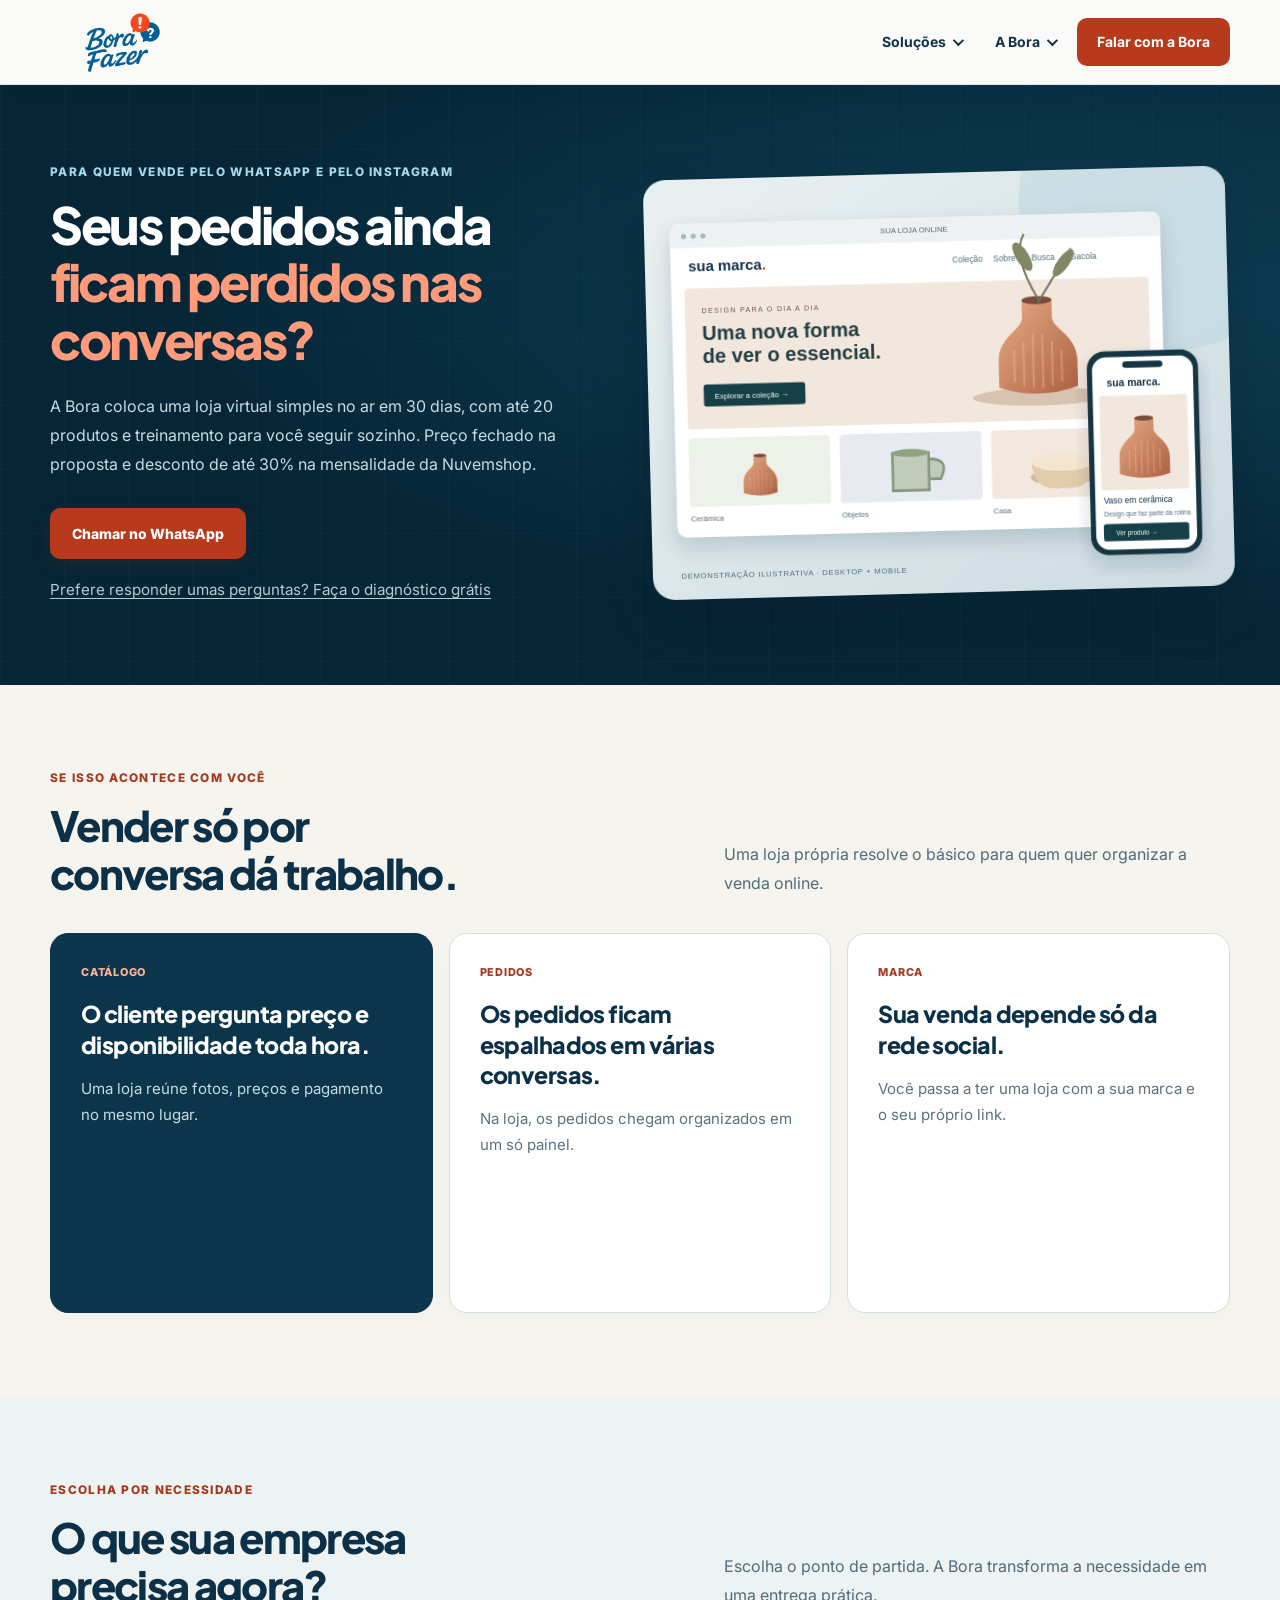
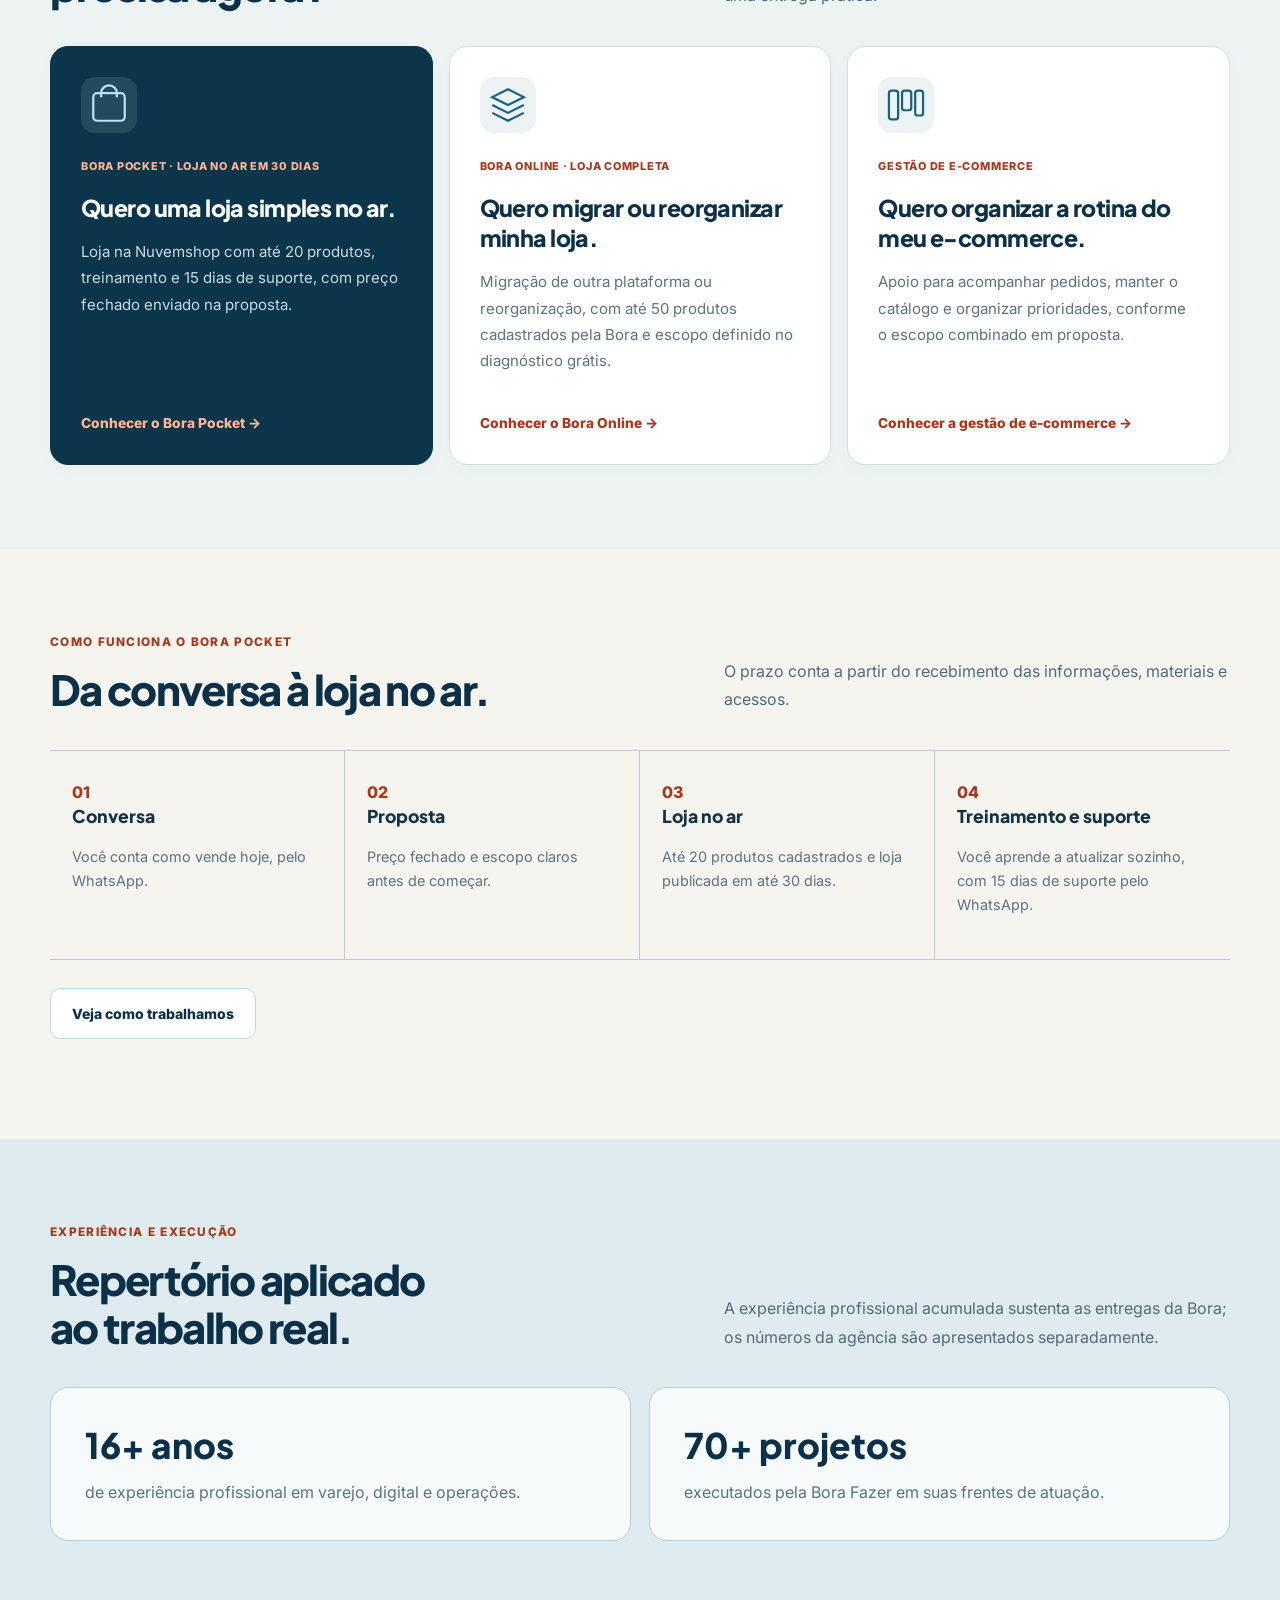
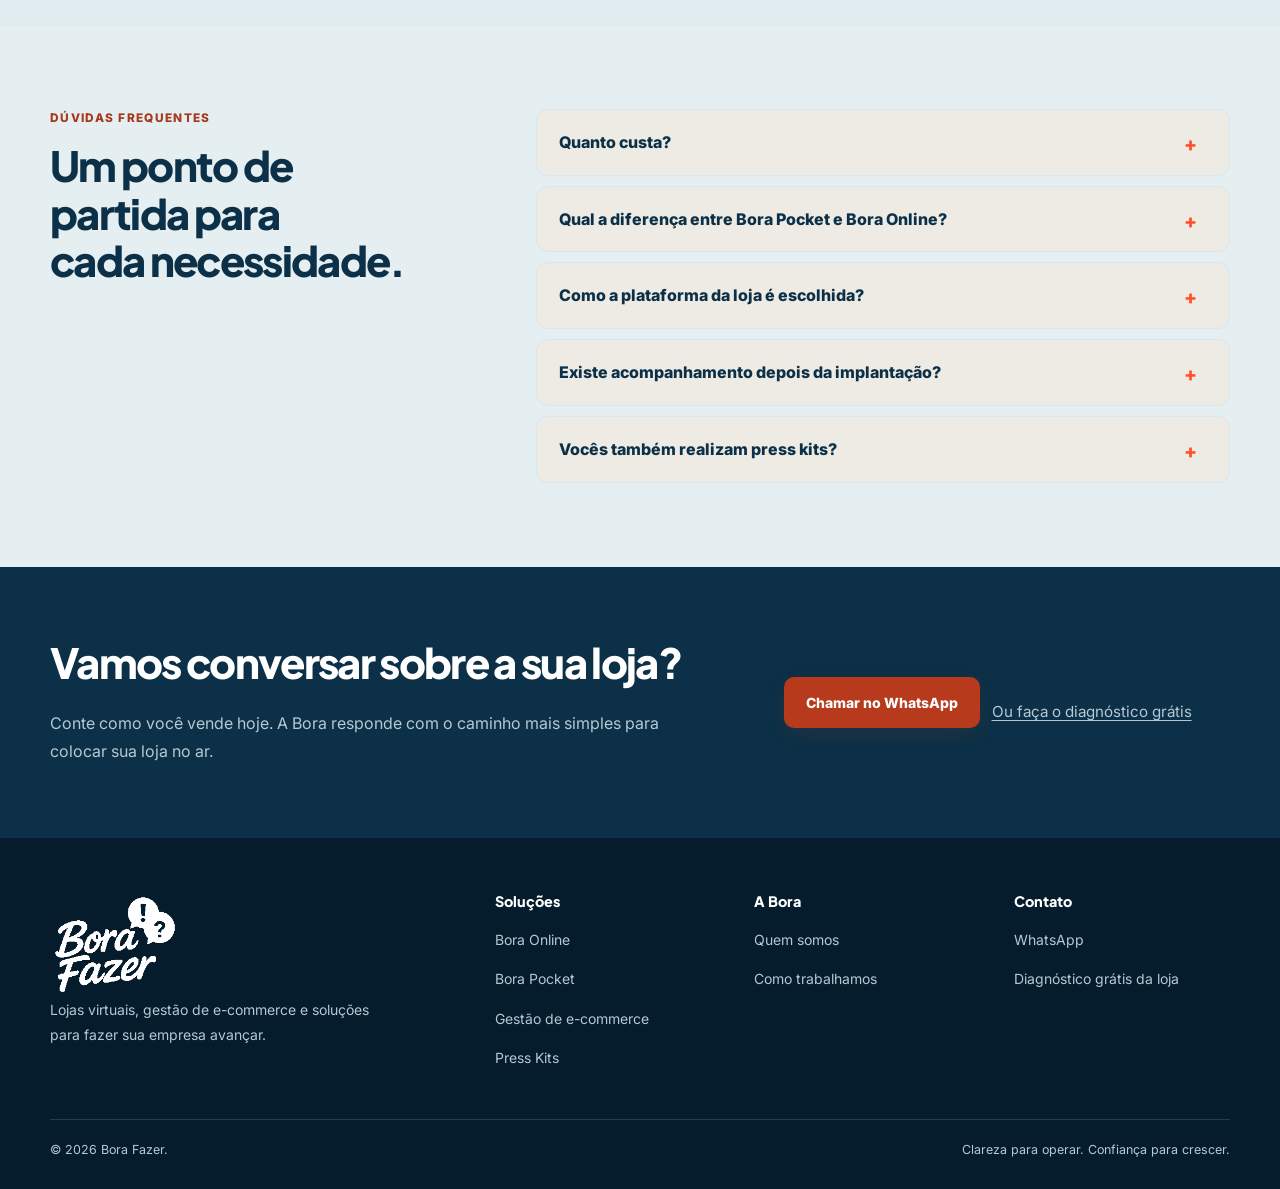
==== commit 8fbd8749: "Home focada na dor do lojista com WhatsApp como unica acao principal; alinha Pocket, Online e Nuvems" ====
--- a/index.html
+++ b/index.html
@@ -1,14 +1,12 @@
-<!doctype html><html lang="pt-BR"><head><meta charset="utf-8"><meta name="viewport" content="width=device-width,initial-scale=1"><title>Bora Fazer | Lojas virtuais e gestão de e-commerce</title><meta name="description" content="Criamos e reorganizamos lojas virtuais e apoiamos a rotina de e-commerce."><link rel="canonical" href="https://www.agenciaborafazer.com.br/"><meta property="og:title" content="Bora Fazer | Lojas virtuais e gestão de e-commerce"><meta property="og:description" content="Lojas virtuais, gestão de e-commerce e press kits com implantação e orientação para sua equipe."><meta property="og:type" content="website"><meta property="og:url" content="https://www.agenciaborafazer.com.br/"><link rel="icon" href="/assets/bora-fazer-logo.png"><link rel="preconnect" href="https://fonts.googleapis.com"><link rel="preconnect" href="https://fonts.gstatic.com" crossorigin><link href="https://fonts.googleapis.com/css2?family=Inter:wght@400;500;600;700&family=Plus+Jakarta+Sans:wght@700;800&display=swap" rel="stylesheet"><link rel="stylesheet" href="/css/style.css"><link rel="stylesheet" href="/css/reposition-v2.css"><script>(function(w,d,s,l,i){w[l]=w[l]||[];w[l].push({'gtm.start':new Date().getTime(),event:'gtm.js'});var f=d.getElementsByTagName(s)[0],j=d.createElement(s),dl=l!='dataLayer'?'&l='+l:'';j.async=true;j.src='https://www.googletagmanager.com/gtm.js?id='+i+dl;f.parentNode.insertBefore(j,f)})(window,document,'script','dataLayer','GTM-T2DK6BD6');</script><link rel="stylesheet" href="/css/visual-refinement.css"></head><body class="home-page" data-page-service="geral"><noscript><iframe src="https://www.googletagmanager.com/ns.html?id=GTM-T2DK6BD6" height="0" width="0" style="display:none;visibility:hidden"></iframe></noscript><a class="skip-link" href="#conteudo">Ir para o conteúdo</a>
-<header class="site-header"><div class="container header-inner"><a class="brand" href="/" aria-label="Bora Fazer, início"><img src="/assets/bora-fazer-logo-nav.png" width="146" height="68" alt="Bora Fazer"></a><button class="menu-toggle" data-menu-toggle aria-expanded="false" aria-controls="main-nav" aria-label="Abrir menu"><span></span></button><nav class="nav" id="main-nav" data-nav aria-label="Navegação principal"><div class="nav-group"><button class="nav-trigger" type="button" aria-expanded="false" aria-controls="solutions-menu">Soluções</button><div class="nav-panel" id="solutions-menu"><a href="/bora-pocket"><b>Bora Pocket</b><small>Loja simples no ar em 30 dias</small></a><a href="/bora-online"><b>Bora Online</b><small>Migração e loja completa</small></a><a href="/operacoes-digitais"><b>Gestão de e-commerce</b><small>Acompanhamento da operação</small></a></div></div><a href="/press-kits">Press Kits</a><div class="nav-group"><button class="nav-trigger" type="button" aria-expanded="false" aria-controls="about-menu">A Bora</button><div class="nav-panel" id="about-menu"><a href="/quem-somos"><b>Quem somos</b><small>Experiência aplicada às entregas</small></a><a href="/como-trabalhamos"><b>Como trabalhamos</b><small>Entender, organizar, executar e acompanhar</small></a></div></div><a class="nav-diag" href="/diagnostico/" data-cta-id="nav_diagnostico" data-location="navigation">Diagnóstico grátis</a><a class="nav-cta" href="https://wa.me/5521967171986" data-cta-id="nav_whatsapp" data-location="navigation" target="_blank" rel="noopener">Falar com a Bora</a></nav></div></header>
+<!doctype html><html lang="pt-BR"><head><meta charset="utf-8"><meta name="viewport" content="width=device-width,initial-scale=1"><title>Bora Fazer | Loja virtual simples no ar em 30 dias</title><meta name="description" content="Para quem vende pelo WhatsApp e pelo Instagram: loja virtual simples na Nuvemshop no ar em 30 dias, com treinamento e suporte."><link rel="canonical" href="https://www.agenciaborafazer.com.br/"><meta property="og:title" content="Bora Fazer | Loja virtual simples no ar em 30 dias"><meta property="og:description" content="Loja virtual simples na Nuvemshop no ar em 30 dias, com treinamento e suporte pelo WhatsApp."><meta property="og:type" content="website"><meta property="og:url" content="https://www.agenciaborafazer.com.br/"><link rel="icon" href="/assets/bora-fazer-logo.png"><link rel="preconnect" href="https://fonts.googleapis.com"><link rel="preconnect" href="https://fonts.gstatic.com" crossorigin><link href="https://fonts.googleapis.com/css2?family=Inter:wght@400;500;600;700&family=Plus+Jakarta+Sans:wght@700;800&display=swap" rel="stylesheet"><link rel="stylesheet" href="/css/style.css"><link rel="stylesheet" href="/css/reposition-v2.css"><script>(function(w,d,s,l,i){w[l]=w[l]||[];w[l].push({'gtm.start':new Date().getTime(),event:'gtm.js'});var f=d.getElementsByTagName(s)[0],j=d.createElement(s),dl=l!='dataLayer'?'&l='+l:'';j.async=true;j.src='https://www.googletagmanager.com/gtm.js?id='+i+dl;f.parentNode.insertBefore(j,f)})(window,document,'script','dataLayer','GTM-T2DK6BD6');</script><link rel="stylesheet" href="/css/visual-refinement.css"></head><body class="home-page" data-page-service="geral"><noscript><iframe src="https://www.googletagmanager.com/ns.html?id=GTM-T2DK6BD6" height="0" width="0" style="display:none;visibility:hidden"></iframe></noscript><a class="skip-link" href="#conteudo">Ir para o conteúdo</a>
+<header class="site-header"><div class="container header-inner"><a class="brand" href="/" aria-label="Bora Fazer, início"><img src="/assets/bora-fazer-logo-nav.png" width="146" height="68" alt="Bora Fazer"></a><button class="menu-toggle" data-menu-toggle aria-expanded="false" aria-controls="main-nav" aria-label="Abrir menu"><span></span></button><nav class="nav" id="main-nav" data-nav aria-label="Navegação principal"><div class="nav-group"><button class="nav-trigger" type="button" aria-expanded="false" aria-controls="solutions-menu">Soluções</button><div class="nav-panel" id="solutions-menu"><a href="/bora-pocket"><b>Bora Pocket</b><small>Loja simples no ar em 30 dias</small></a><a href="/bora-online"><b>Bora Online</b><small>Migração e loja completa</small></a><a href="/operacoes-digitais"><b>Gestão de e-commerce</b><small>Acompanhamento da operação</small></a></div></div><div class="nav-group"><button class="nav-trigger" type="button" aria-expanded="false" aria-controls="about-menu">A Bora</button><div class="nav-panel" id="about-menu"><a href="/quem-somos"><b>Quem somos</b><small>Experiência aplicada às entregas</small></a><a href="/como-trabalhamos"><b>Como trabalhamos</b><small>Entender, organizar, executar e acompanhar</small></a></div></div><a class="nav-cta" href="https://wa.me/5521967171986" data-cta-id="nav_whatsapp" data-location="navigation" target="_blank" rel="noopener">Falar com a Bora</a></nav></div></header>
 <main id="conteudo">
-<section class="v2-home-hero"><div class="container v2-hero-grid"><div class="v2-hero-copy"><p class="eyebrow light">Lojas virtuais • Gestão de e-commerce • Press kits</p><h1>Sua loja virtual pronta para vender.<br><span>Sua gestão com mais clareza.</span></h1><p>Criamos e reorganizamos lojas virtuais e ajudamos sua equipe a conduzir a operação.</p><div class="v2-hero-actions"><a class="button button-primary" href="#solucoes" data-cta-id="hero_planos_loja">Ver os planos de loja</a><a class="button button-ghost" href="/diagnostico/" data-cta-id="hero_diagnostico" data-section="hero">Fazer o diagnóstico grátis</a></div></div><figure class="bora-store-art"><img src="/assets/loja-demo.svg" width="900" height="650" fetchpriority="high" alt="Demonstração ilustrativa de loja virtual com catálogo de cerâmica, em computador e celular"></figure></div></section>
-<section class="v2-section v2-solutions" id="solucoes"><div class="container"><div class="v2-section-head"><div><p class="eyebrow">Escolha por necessidade</p><h2>O que sua empresa precisa agora?</h2></div><p>Escolha o ponto de partida. A Bora ajuda a transformar a necessidade em uma entrega prática.</p></div><div class="v2-solution-grid"><article class="v2-card"><svg class="solution-icon" viewBox="0 0 32 32" aria-hidden="true" fill="none" stroke="currentColor" stroke-width="1.7"><rect x="4" y="7" width="24" height="21" rx="3"/><path d="M10 10V7a6 6 0 0 1 12 0v3"/></svg><span>BORA POCKET · LOJA NO AR EM 30 DIAS</span><h3>Quero uma loja simples no ar.</h3><p>Loja na Nuvemshop com até 20 produtos, treinamento e suporte, com preço fechado.</p><a href="/bora-pocket">Conhecer o Bora Pocket →</a></article><article class="v2-card"><svg class="solution-icon" viewBox="0 0 32 32" aria-hidden="true" fill="none" stroke="currentColor" stroke-width="1.7"><path d="M16 4 4 10l12 6 12-6-12-6Z"/><path d="m4 16 12 6 12-6M4 22l12 6 12-6"/></svg><span>BORA ONLINE · LOJA COMPLETA</span><h3>Quero migrar ou reorganizar minha loja.</h3><p>Migração de outra plataforma ou reorganização completa, com escopo definido no diagnóstico grátis.</p><a href="/bora-online">Conhecer o Bora Online →</a></article><article class="v2-card"><svg class="solution-icon" viewBox="0 0 32 32" aria-hidden="true" fill="none" stroke="currentColor" stroke-width="1.7"><rect x="3" y="5" width="7" height="22" rx="2"/><rect x="13" y="5" width="7" height="15" rx="2"/><rect x="23" y="5" width="6" height="19" rx="2"/></svg><span>GESTÃO DE E-COMMERCE</span><h3>Quero organizar a rotina do meu e-commerce.</h3><p>Apoio para acompanhar pedidos, manter o catálogo e organizar prioridades, conforme o escopo contratado.</p><a href="/operacoes-digitais">Conhecer a gestão de e-commerce →</a></article></div></div></section>
-<section class="v2-section v2-showcase"><div class="container"><div class="v2-section-head"><div><p class="eyebrow">Entregas visíveis</p><h2>Veja o que a Bora coloca em prática.</h2></div><p>Exemplos ilustrativos para mostrar o tipo de entrega, sem representar clientes ou resultados reais.</p></div><div class="v2-show-grid"><article class="v2-show"><div class="v2-show-visual"><img src="/assets/loja-demo.svg" width="900" height="650" alt="Loja virtual ilustrativa com catálogo e versão para celular"></div><div class="v2-show-copy"><small>Bora Pocket</small><h3>Loja simples no ar em 30 dias</h3><p>Estrutura enxuta, catálogo inicial e treinamento para você seguir sozinho.</p></div></article><article class="v2-show"><div class="v2-show-visual"><img src="/assets/loja-demo.svg" width="900" height="650" alt="Loja virtual ilustrativa em computador e celular, para migração ou reorganização"></div><div class="v2-show-copy"><small>Bora Online</small><h3>Migração e loja completa</h3><p>Catálogo, configurações e operação organizados para a equipe seguir no dia a dia.</p></div></article><article class="v2-show"><div class="v2-show-visual"><img src="/assets/operacao-demo.svg" width="900" height="650" alt="Quadro ilustrativo de tarefas a organizar, em andamento e concluídas"></div><div class="v2-show-copy"><small>Gestão de e-commerce</small><h3>Pedidos, prioridades e responsáveis</h3><p>Uma visão prática da rotina para acompanhar o que exige atenção.</p></div></article></div></div></section>
-<section class="v2-section v2-difference"><div class="container"><div class="v2-section-head"><div><p class="eyebrow light">Como entregamos</p><h2>A entrega precisa funcionar na sua rotina.</h2></div><p>A Bora combina implantação, organização e orientação da equipe para que a solução possa ser usada no dia a dia.</p></div><div class="v2-point-grid"><article class="v2-point"><h3>Implantação com propósito</h3><p>A estrutura acompanha a necessidade do negócio.</p></article><article class="v2-point"><h3>Rotina considerada</h3><p>Configurações e informações são pensadas para quem vai usar.</p></article><article class="v2-point"><h3>Equipe orientada</h3><p>O cliente recebe a orientação prevista no escopo para conduzir a entrega.</p></article></div></div></section>
-<section class="v2-section v2-press"><div class="container v2-press-grid"><div class="v2-press-copy"><p class="eyebrow">Projetos físicos</p><h2>Press kits que ganham forma e chegam ao destino.</h2><p>Conduzimos a preparação, personalização, montagem e envio de kits conforme as necessidades de cada projeto.</p><a class="button button-dark" href="/press-kits">Conhecer nossos press kits</a></div><figure class="v2-press-photo"><img src="/assets/hero-operacao-editorial.webp" width="1672" height="941" alt="Materiais organizados para montagem de press kits"></figure></div></section>
+<section class="v2-home-hero"><div class="container v2-hero-grid"><div class="v2-hero-copy"><p class="eyebrow light">Para quem vende pelo WhatsApp e pelo Instagram</p><h1>Seus pedidos ainda<br><span>ficam perdidos nas conversas?</span></h1><p>A Bora coloca uma loja virtual simples no ar em 30 dias, com até 20 produtos e treinamento para você seguir sozinho. Preço fechado na proposta e desconto de até 30% na mensalidade da Nuvemshop.</p><div class="v2-hero-actions"><a class="button button-primary" href="https://wa.me/5521967171986?text=Ol%C3%A1%21%20Vim%20pelo%20site%20da%20Bora%20e%20quero%20saber%20como%20colocar%20minha%20loja%20no%20ar." data-cta-id="home_hero_whatsapp" data-location="home_hero" data-section="hero" target="_blank" rel="noopener">Chamar no WhatsApp</a></div><a class="v2-text-link" href="/diagnostico/" data-cta-id="hero_diagnostico" data-section="hero">Prefere responder umas perguntas? Faça o diagnóstico grátis</a></div><figure class="bora-store-art"><img src="/assets/loja-demo.svg" width="900" height="650" fetchpriority="high" alt="Demonstração ilustrativa de loja virtual com catálogo de cerâmica, em computador e celular"></figure></div></section>
+<section class="v2-section" id="dores"><div class="container"><div class="v2-section-head"><div><p class="eyebrow">Se isso acontece com você</p><h2>Vender só por conversa dá trabalho.</h2></div><p>Uma loja própria resolve o básico para quem quer organizar a venda online.</p></div><div class="v2-solution-grid"><article class="v2-card"><span>CATÁLOGO</span><h3>O cliente pergunta preço e disponibilidade toda hora.</h3><p>Uma loja reúne fotos, preços e pagamento no mesmo lugar.</p></article><article class="v2-card"><span>PEDIDOS</span><h3>Os pedidos ficam espalhados em várias conversas.</h3><p>Na loja, os pedidos chegam organizados em um só painel.</p></article><article class="v2-card"><span>MARCA</span><h3>Sua venda depende só da rede social.</h3><p>Você passa a ter uma loja com a sua marca e o seu próprio link.</p></article></div></div></section>
+<section class="v2-section v2-solutions" id="solucoes"><div class="container"><div class="v2-section-head"><div><p class="eyebrow">Escolha por necessidade</p><h2>O que sua empresa precisa agora?</h2></div><p>Escolha o ponto de partida. A Bora transforma a necessidade em uma entrega prática.</p></div><div class="v2-solution-grid"><article class="v2-card"><svg class="solution-icon" viewBox="0 0 32 32" aria-hidden="true" fill="none" stroke="currentColor" stroke-width="1.7"><rect x="4" y="7" width="24" height="21" rx="3"/><path d="M10 10V7a6 6 0 0 1 12 0v3"/></svg><span>BORA POCKET · LOJA NO AR EM 30 DIAS</span><h3>Quero uma loja simples no ar.</h3><p>Loja na Nuvemshop com até 20 produtos, treinamento e 15 dias de suporte, com preço fechado enviado na proposta.</p><a href="/bora-pocket">Conhecer o Bora Pocket →</a></article><article class="v2-card"><svg class="solution-icon" viewBox="0 0 32 32" aria-hidden="true" fill="none" stroke="currentColor" stroke-width="1.7"><path d="M16 4 4 10l12 6 12-6-12-6Z"/><path d="m4 16 12 6 12-6M4 22l12 6 12-6"/></svg><span>BORA ONLINE · LOJA COMPLETA</span><h3>Quero migrar ou reorganizar minha loja.</h3><p>Migração de outra plataforma ou reorganização, com até 50 produtos cadastrados pela Bora e escopo definido no diagnóstico grátis.</p><a href="/bora-online">Conhecer o Bora Online →</a></article><article class="v2-card"><svg class="solution-icon" viewBox="0 0 32 32" aria-hidden="true" fill="none" stroke="currentColor" stroke-width="1.7"><rect x="3" y="5" width="7" height="22" rx="2"/><rect x="13" y="5" width="7" height="15" rx="2"/><rect x="23" y="5" width="6" height="19" rx="2"/></svg><span>GESTÃO DE E-COMMERCE</span><h3>Quero organizar a rotina do meu e-commerce.</h3><p>Apoio para acompanhar pedidos, manter o catálogo e organizar prioridades, conforme o escopo combinado em proposta.</p><a href="/operacoes-digitais">Conhecer a gestão de e-commerce →</a></article></div></div></section>
+<section class="v2-section"><div class="container"><div class="v2-section-head"><div><p class="eyebrow">Como funciona o Bora Pocket</p><h2>Da conversa à loja no ar.</h2></div><p>O prazo conta a partir do recebimento das informações, materiais e acessos.</p></div><div class="v2-method-grid"><article><span>01</span><h3>Conversa</h3><p>Você conta como vende hoje, pelo WhatsApp.</p></article><article><span>02</span><h3>Proposta</h3><p>Preço fechado e escopo claros antes de começar.</p></article><article><span>03</span><h3>Loja no ar</h3><p>Até 20 produtos cadastrados e loja publicada em até 30 dias.</p></article><article><span>04</span><h3>Treinamento e suporte</h3><p>Você aprende a atualizar sozinho, com 15 dias de suporte pelo WhatsApp.</p></article></div><p style="margin-top:28px"><a class="button button-secondary" href="/como-trabalhamos">Veja como trabalhamos</a></p></div></section>
 <section class="v2-section v2-proof"><div class="container"><div class="v2-section-head"><div><p class="eyebrow">Experiência e execução</p><h2>Repertório aplicado ao trabalho real.</h2></div><p>A experiência profissional acumulada sustenta as entregas da Bora; os números da agência são apresentados separadamente.</p></div><div class="v2-proof-grid"><article class="v2-proof-card"><strong>16+ anos</strong><span>de experiência profissional em varejo, digital e operações.</span></article><article class="v2-proof-card"><strong>70+ projetos</strong><span>executados pela Bora Fazer em suas frentes de atuação.</span></article></div></div></section>
-<section class="v2-section"><div class="container"><div class="v2-section-head"><div><p class="eyebrow">Método Bora</p><h2>Da necessidade à entrega, com acompanhamento.</h2></div><p>O acompanhamento e o suporte seguem o escopo de cada solução.</p></div><div class="v2-method-grid"><article><span>01</span><h3>Entender</h3><p>Contexto, objetivo e restrições.</p></article><article><span>02</span><h3>Organizar</h3><p>Prioridades, informações e responsáveis.</p></article><article><span>03</span><h3>Executar</h3><p>A entrega acordada ganha forma.</p></article><article><span>04</span><h3>Acompanhar</h3><p>Entrega, ajustes e continuidade previstos no escopo.</p></article></div><p style="margin-top:28px"><a class="button button-secondary" href="/como-trabalhamos">Veja como trabalhamos</a></p></div></section>
-<section class="v2-section v2-faq-contact"><div class="container v2-faq-grid"><div><p class="eyebrow">Dúvidas frequentes</p><h2>Um ponto de partida para cada necessidade.</h2></div><div class="faq"><details><summary>Vocês criam e reorganizam lojas virtuais?</summary><p>Sim. O Bora Pocket coloca uma loja simples no ar em 30 dias. O Bora Online cuida de migração e reorganização, com escopo definido conforme o cenário.</p></details><details><summary>Qual a diferença entre Bora Pocket e Bora Online?</summary><p>O Bora Pocket é uma loja simples no ar em 30 dias, com até 20 produtos e preço fechado. O Bora Online é para quem precisa migrar de outra plataforma ou reorganizar uma loja maior, e o valor é definido depois do diagnóstico grátis.</p></details><details><summary>Como a plataforma da loja é escolhida?</summary><p>O Bora Pocket é feito na Nuvemshop. No Bora Online, a escolha considera necessidades, rotina e capacidade da equipe; Nuvemshop e WooCommerce são possibilidades.</p></details><details><summary>Existe acompanhamento depois da implantação?</summary><p>O formato de acompanhamento depende da solução e do escopo contratado.</p></details><details><summary>Vocês também realizam press kits?</summary><p>Sim. Recebimento, preparação, personalização, montagem e envio são definidos conforme cada projeto.</p></details></div></div></section>
-<section class="v2-final"><div class="container v2-final-grid"><div><h2>Vamos escolher o próximo passo da sua empresa?</h2><p>Conte o que precisa criar, melhorar ou acompanhar. A Bora ajuda a definir uma solução para o seu momento.</p></div><div class="v2-final-actions"><a class="button button-primary" href="https://wa.me/5521967171986" target="_blank" rel="noopener">Falar com a Bora</a><a class="button button-ghost" href="/diagnostico/" data-cta-id="home_final_diagnostico" data-section="final">Diagnóstico grátis da sua loja</a></div></div></section>
+<section class="v2-section v2-faq-contact"><div class="container v2-faq-grid"><div><p class="eyebrow">Dúvidas frequentes</p><h2>Um ponto de partida para cada necessidade.</h2></div><div class="faq"><details><summary>Quanto custa?</summary><p>O Bora Pocket tem preço fechado, enviado na proposta depois de uma conversa rápida pelo WhatsApp. O Bora Online tem o valor definido depois do diagnóstico grátis. A mensalidade da plataforma é paga direto à Nuvemshop; a Bora tem desconto de até 30% nos planos e repassa esse benefício a você. O valor do plano é definido pela Nuvemshop e pode mudar.</p></details><details><summary>Qual a diferença entre Bora Pocket e Bora Online?</summary><p>O Bora Pocket é uma loja simples no ar em 30 dias, com até 20 produtos cadastrados. O Bora Online é para quem precisa migrar de outra plataforma ou reorganizar uma loja maior, com até 50 produtos cadastrados pela Bora e escopo definido depois do diagnóstico grátis.</p></details><details><summary>Como a plataforma da loja é escolhida?</summary><p>O Bora Pocket é feito na Nuvemshop. No Bora Online, a escolha considera necessidades, rotina e capacidade da equipe; Nuvemshop e WooCommerce são possibilidades.</p></details><details><summary>Existe acompanhamento depois da implantação?</summary><p>O Bora Pocket inclui 15 dias de suporte pelo WhatsApp. Nas demais soluções, o acompanhamento depende do escopo contratado.</p></details><details><summary>Vocês também realizam press kits?</summary><p>Sim. Recebimento, preparação, personalização, montagem e envio são definidos conforme cada projeto. <a href="/press-kits">Conheça os press kits</a>.</p></details></div></div></section>
+<section class="v2-final"><div class="container v2-final-grid"><div><h2>Vamos conversar sobre a sua loja?</h2><p>Conte como você vende hoje. A Bora responde com o caminho mais simples para colocar sua loja no ar.</p></div><div class="v2-final-actions"><a class="button button-primary" href="https://wa.me/5521967171986?text=Ol%C3%A1%21%20Vim%20pelo%20site%20da%20Bora%20e%20quero%20saber%20como%20colocar%20minha%20loja%20no%20ar." data-cta-id="home_final_whatsapp" data-location="home_final" data-section="final" target="_blank" rel="noopener">Chamar no WhatsApp</a><a class="v2-text-link" href="/diagnostico/" data-cta-id="home_final_diagnostico" data-section="final">Ou faça o diagnóstico grátis</a></div></div></section>
 </main>
 <footer class="v2-footer"><div class="container"><div class="v2-footer-grid"><div><img src="/assets/bora-fazer-logo-nav.png" width="132" height="66" alt="Bora Fazer"><p>Lojas virtuais, gestão de e-commerce e soluções para fazer sua empresa avançar.</p></div><div><b>Soluções</b><a href="/bora-online">Bora Online</a><a href="/bora-pocket">Bora Pocket</a><a href="/operacoes-digitais">Gestão de e-commerce</a><a href="/press-kits">Press Kits</a></div><div><b>A Bora</b><a href="/quem-somos">Quem somos</a><a href="/como-trabalhamos">Como trabalhamos</a></div><div><b>Contato</b><a href="https://wa.me/5521967171986" target="_blank" rel="noopener">WhatsApp</a><a href="/diagnostico/">Diagnóstico grátis da loja</a></div></div><div class="v2-footer-bottom"><span>© 2026 Bora Fazer.</span><span>Clareza para operar. Confiança para crescer.</span></div></div></footer><script src="/js/main.js"></script></body></html>
--- a/css/reposition-v2.css
+++ b/css/reposition-v2.css
@@ -28,3 +28,5 @@
 .nav .nav-diag:before{content:"";width:7px;height:7px;border-radius:50%;background:var(--orange)}
 .nav .nav-diag:hover,.nav .nav-diag[aria-current=page]{background:#fff4f0;color:var(--orange)}
 @media(max-width:720px){.nav .nav-diag{justify-content:center;margin-top:6px}}
+
+.v2-text-link{display:inline-block;margin-top:18px;color:#b7c8d2;text-decoration:underline;text-underline-offset:3px;font-size:.95rem}.v2-text-link:hover{color:#fff}.v2-final-actions{align-items:center}
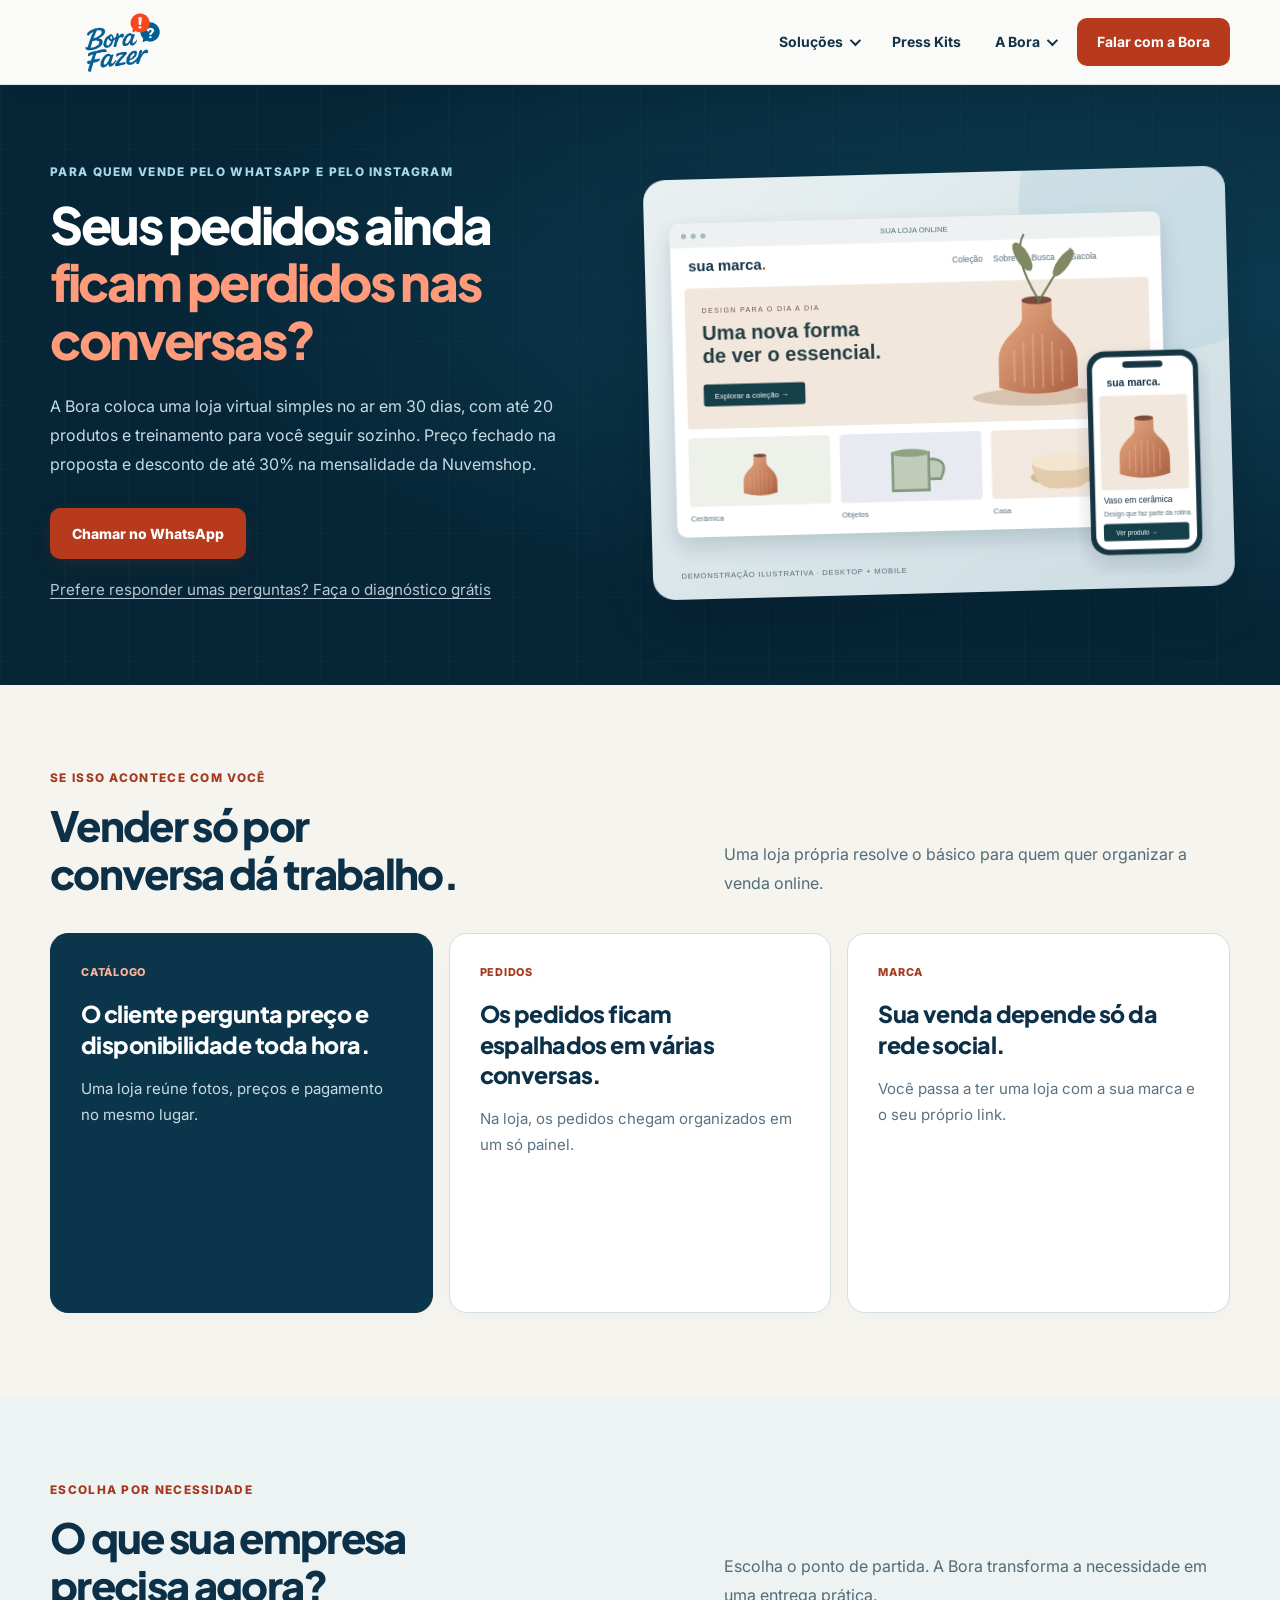
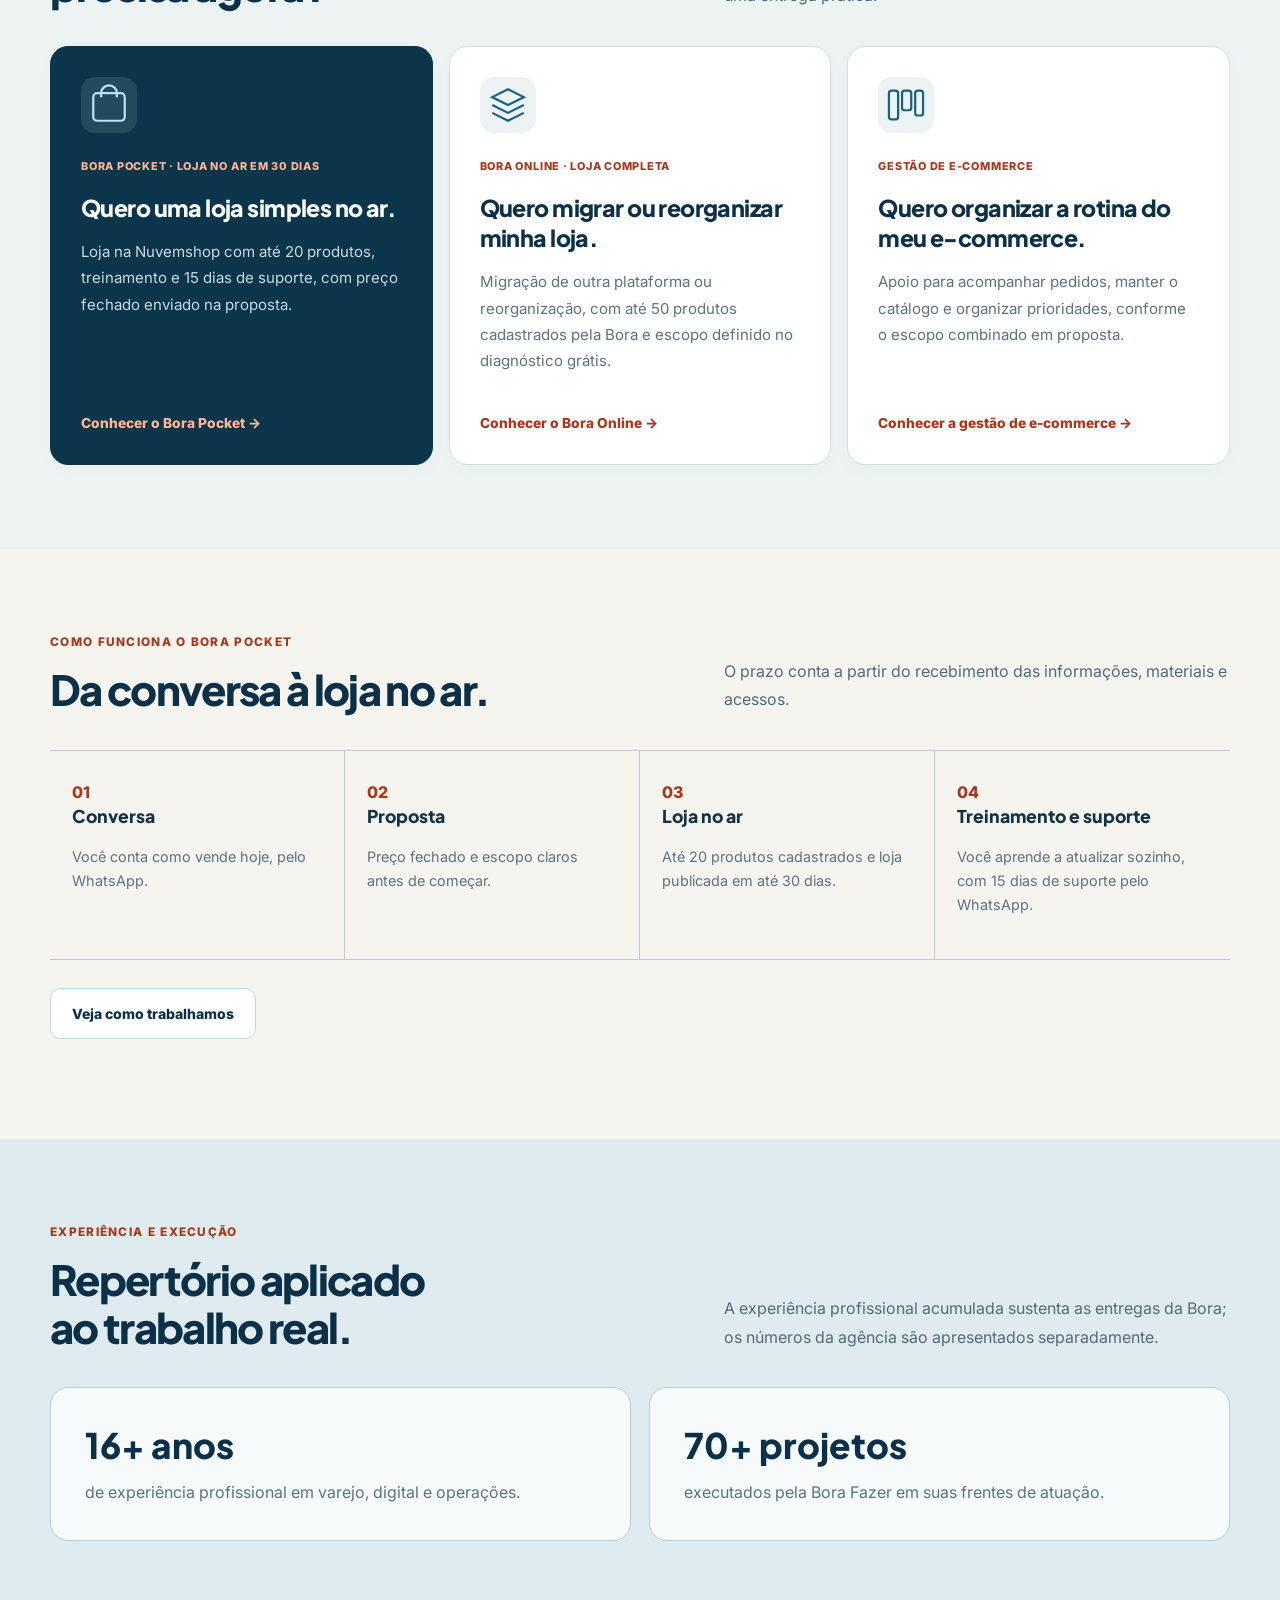
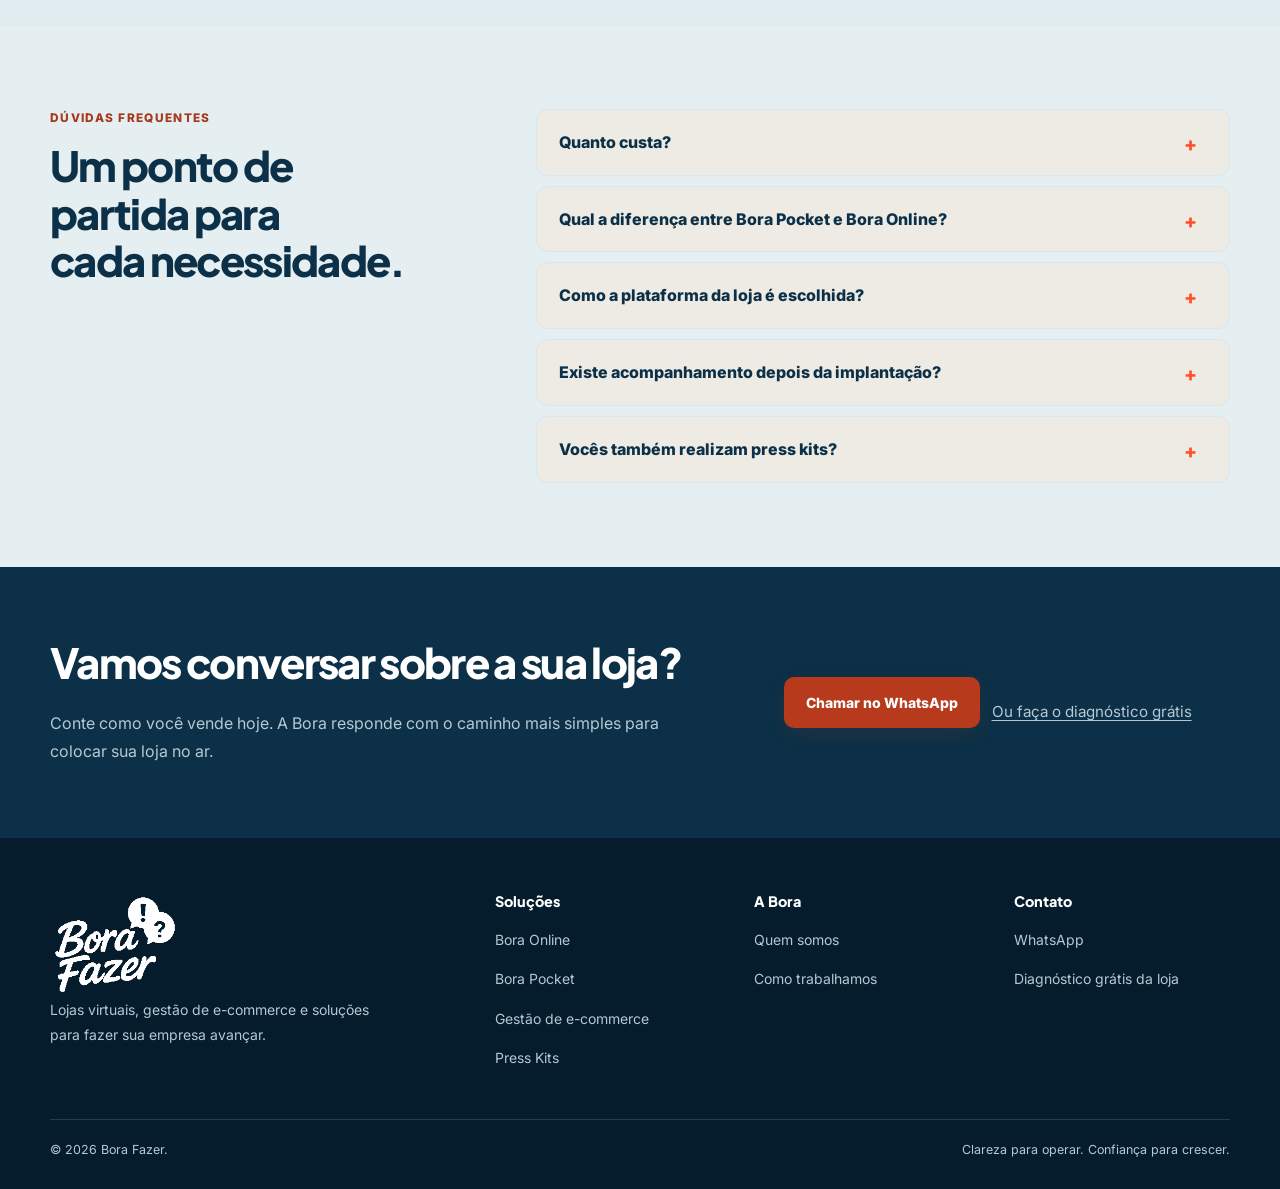
==== commit 2563c73e: "Volta o link Press Kits ao menu principal Co-Authored-By: Claude Sonnet 5.5 <noreply@anthropic.com> " ====
--- a/index.html
+++ b/index.html
@@ -1,5 +1,5 @@
 <!doctype html><html lang="pt-BR"><head><meta charset="utf-8"><meta name="viewport" content="width=device-width,initial-scale=1"><title>Bora Fazer | Loja virtual simples no ar em 30 dias</title><meta name="description" content="Para quem vende pelo WhatsApp e pelo Instagram: loja virtual simples na Nuvemshop no ar em 30 dias, com treinamento e suporte."><link rel="canonical" href="https://www.agenciaborafazer.com.br/"><meta property="og:title" content="Bora Fazer | Loja virtual simples no ar em 30 dias"><meta property="og:description" content="Loja virtual simples na Nuvemshop no ar em 30 dias, com treinamento e suporte pelo WhatsApp."><meta property="og:type" content="website"><meta property="og:url" content="https://www.agenciaborafazer.com.br/"><link rel="icon" href="/assets/bora-fazer-logo.png"><link rel="preconnect" href="https://fonts.googleapis.com"><link rel="preconnect" href="https://fonts.gstatic.com" crossorigin><link href="https://fonts.googleapis.com/css2?family=Inter:wght@400;500;600;700&family=Plus+Jakarta+Sans:wght@700;800&display=swap" rel="stylesheet"><link rel="stylesheet" href="/css/style.css"><link rel="stylesheet" href="/css/reposition-v2.css"><script>(function(w,d,s,l,i){w[l]=w[l]||[];w[l].push({'gtm.start':new Date().getTime(),event:'gtm.js'});var f=d.getElementsByTagName(s)[0],j=d.createElement(s),dl=l!='dataLayer'?'&l='+l:'';j.async=true;j.src='https://www.googletagmanager.com/gtm.js?id='+i+dl;f.parentNode.insertBefore(j,f)})(window,document,'script','dataLayer','GTM-T2DK6BD6');</script><link rel="stylesheet" href="/css/visual-refinement.css"></head><body class="home-page" data-page-service="geral"><noscript><iframe src="https://www.googletagmanager.com/ns.html?id=GTM-T2DK6BD6" height="0" width="0" style="display:none;visibility:hidden"></iframe></noscript><a class="skip-link" href="#conteudo">Ir para o conteúdo</a>
-<header class="site-header"><div class="container header-inner"><a class="brand" href="/" aria-label="Bora Fazer, início"><img src="/assets/bora-fazer-logo-nav.png" width="146" height="68" alt="Bora Fazer"></a><button class="menu-toggle" data-menu-toggle aria-expanded="false" aria-controls="main-nav" aria-label="Abrir menu"><span></span></button><nav class="nav" id="main-nav" data-nav aria-label="Navegação principal"><div class="nav-group"><button class="nav-trigger" type="button" aria-expanded="false" aria-controls="solutions-menu">Soluções</button><div class="nav-panel" id="solutions-menu"><a href="/bora-pocket"><b>Bora Pocket</b><small>Loja simples no ar em 30 dias</small></a><a href="/bora-online"><b>Bora Online</b><small>Migração e loja completa</small></a><a href="/operacoes-digitais"><b>Gestão de e-commerce</b><small>Acompanhamento da operação</small></a></div></div><div class="nav-group"><button class="nav-trigger" type="button" aria-expanded="false" aria-controls="about-menu">A Bora</button><div class="nav-panel" id="about-menu"><a href="/quem-somos"><b>Quem somos</b><small>Experiência aplicada às entregas</small></a><a href="/como-trabalhamos"><b>Como trabalhamos</b><small>Entender, organizar, executar e acompanhar</small></a></div></div><a class="nav-cta" href="https://wa.me/5521967171986" data-cta-id="nav_whatsapp" data-location="navigation" target="_blank" rel="noopener">Falar com a Bora</a></nav></div></header>
+<header class="site-header"><div class="container header-inner"><a class="brand" href="/" aria-label="Bora Fazer, início"><img src="/assets/bora-fazer-logo-nav.png" width="146" height="68" alt="Bora Fazer"></a><button class="menu-toggle" data-menu-toggle aria-expanded="false" aria-controls="main-nav" aria-label="Abrir menu"><span></span></button><nav class="nav" id="main-nav" data-nav aria-label="Navegação principal"><div class="nav-group"><button class="nav-trigger" type="button" aria-expanded="false" aria-controls="solutions-menu">Soluções</button><div class="nav-panel" id="solutions-menu"><a href="/bora-pocket"><b>Bora Pocket</b><small>Loja simples no ar em 30 dias</small></a><a href="/bora-online"><b>Bora Online</b><small>Migração e loja completa</small></a><a href="/operacoes-digitais"><b>Gestão de e-commerce</b><small>Acompanhamento da operação</small></a></div></div><a href="/press-kits">Press Kits</a><div class="nav-group"><button class="nav-trigger" type="button" aria-expanded="false" aria-controls="about-menu">A Bora</button><div class="nav-panel" id="about-menu"><a href="/quem-somos"><b>Quem somos</b><small>Experiência aplicada às entregas</small></a><a href="/como-trabalhamos"><b>Como trabalhamos</b><small>Entender, organizar, executar e acompanhar</small></a></div></div><a class="nav-cta" href="https://wa.me/5521967171986" data-cta-id="nav_whatsapp" data-location="navigation" target="_blank" rel="noopener">Falar com a Bora</a></nav></div></header>
 <main id="conteudo">
 <section class="v2-home-hero"><div class="container v2-hero-grid"><div class="v2-hero-copy"><p class="eyebrow light">Para quem vende pelo WhatsApp e pelo Instagram</p><h1>Seus pedidos ainda<br><span>ficam perdidos nas conversas?</span></h1><p>A Bora coloca uma loja virtual simples no ar em 30 dias, com até 20 produtos e treinamento para você seguir sozinho. Preço fechado na proposta e desconto de até 30% na mensalidade da Nuvemshop.</p><div class="v2-hero-actions"><a class="button button-primary" href="https://wa.me/5521967171986?text=Ol%C3%A1%21%20Vim%20pelo%20site%20da%20Bora%20e%20quero%20saber%20como%20colocar%20minha%20loja%20no%20ar." data-cta-id="home_hero_whatsapp" data-location="home_hero" data-section="hero" target="_blank" rel="noopener">Chamar no WhatsApp</a></div><a class="v2-text-link" href="/diagnostico/" data-cta-id="hero_diagnostico" data-section="hero">Prefere responder umas perguntas? Faça o diagnóstico grátis</a></div><figure class="bora-store-art"><img src="/assets/loja-demo.svg" width="900" height="650" fetchpriority="high" alt="Demonstração ilustrativa de loja virtual com catálogo de cerâmica, em computador e celular"></figure></div></section>
 <section class="v2-section" id="dores"><div class="container"><div class="v2-section-head"><div><p class="eyebrow">Se isso acontece com você</p><h2>Vender só por conversa dá trabalho.</h2></div><p>Uma loja própria resolve o básico para quem quer organizar a venda online.</p></div><div class="v2-solution-grid"><article class="v2-card"><span>CATÁLOGO</span><h3>O cliente pergunta preço e disponibilidade toda hora.</h3><p>Uma loja reúne fotos, preços e pagamento no mesmo lugar.</p></article><article class="v2-card"><span>PEDIDOS</span><h3>Os pedidos ficam espalhados em várias conversas.</h3><p>Na loja, os pedidos chegam organizados em um só painel.</p></article><article class="v2-card"><span>MARCA</span><h3>Sua venda depende só da rede social.</h3><p>Você passa a ter uma loja com a sua marca e o seu próprio link.</p></article></div></div></section>
